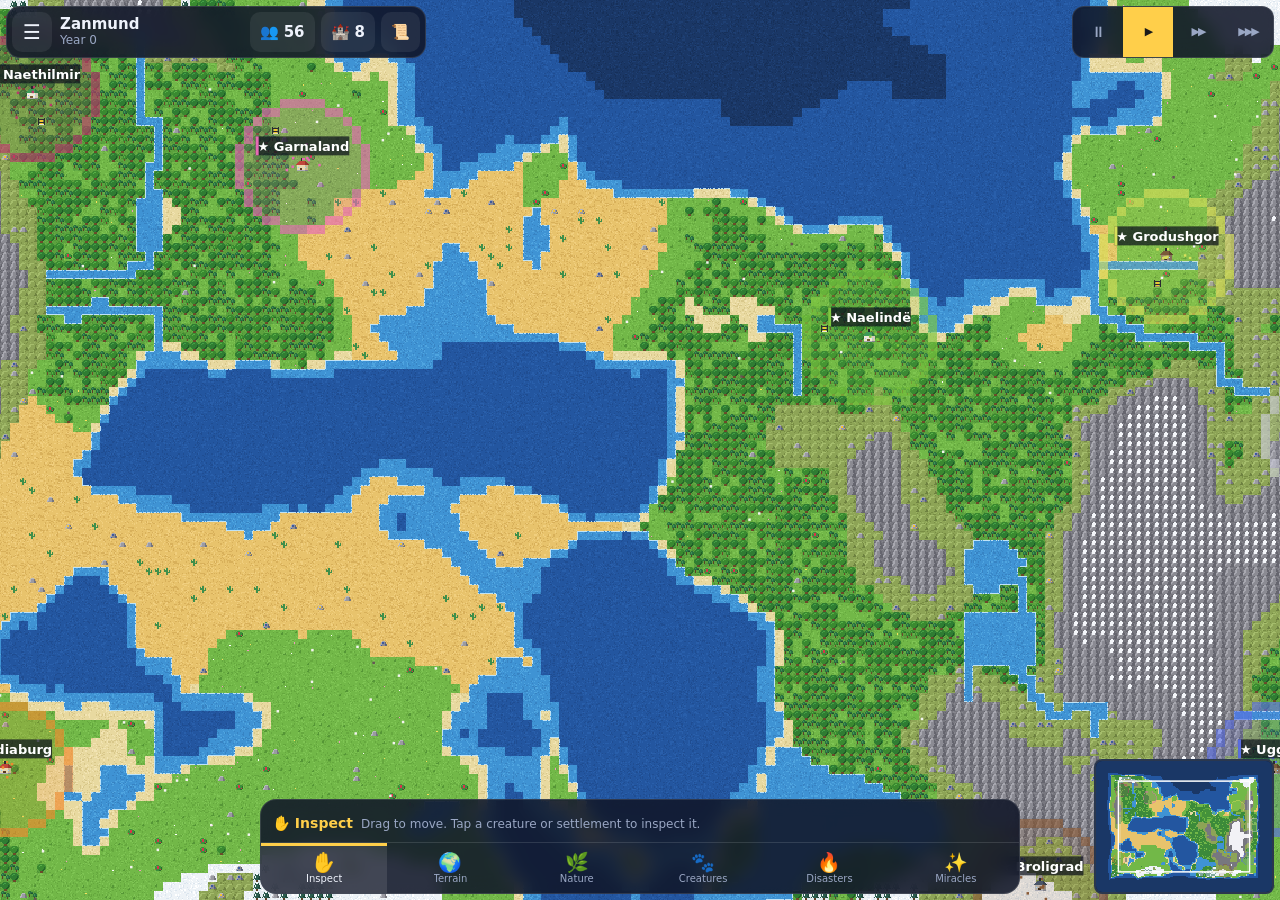
==== WorldSimulator.html @ bdcd0268 "Add single-file build WorldSimulator.html Co-Authored-By: Claude Sonnet 5.5 <noreply@anthropic.com> " ====
<!DOCTYPE html>
<html lang="ru">
<head>
<meta charset="utf-8">
<meta name="viewport" content="width=device-width,initial-scale=1,maximum-scale=1,user-scalable=no,viewport-fit=cover">
<meta name="theme-color" content="#0d1b36">
<meta name="mobile-web-app-capable" content="yes">
<meta name="apple-mobile-web-app-capable" content="yes">
<title>World Simulator</title>
<link rel="icon" href="data:image/svg+xml,%3Csvg xmlns='http://www.w3.org/2000/svg' viewBox='0 0 16 16'%3E%3Crect width='16' height='16' fill='%232356a0'/%3E%3Crect x='3' y='5' width='10' height='7' fill='%2372b848'/%3E%3Crect x='6' y='3' width='4' height='3' fill='%238b8b93'/%3E%3C/svg%3E">
<style>
:root {
  --bg: rgba(16, 22, 40, .88); --bg2: #222c48; --line: rgba(255, 255, 255, .12); --txt: #eef2fb; --dim: #9aa7c4;
  --acc: #ffcf4a; --good: #6fd36a; --bad: #f0685e; --war: #ff9a3c; --nat: #6ec3f0;
  --sat: env(safe-area-inset-top, 0px); --sab: env(safe-area-inset-bottom, 0px); --sal: env(safe-area-inset-left, 0px); --sar: env(safe-area-inset-right, 0px);
}
* { box-sizing: border-box; -webkit-tap-highlight-color: transparent; }
html, body { margin: 0; height: 100%; overflow: hidden; background: #0d1b36; color: var(--txt); font: 14px/1.35 system-ui, -apple-system, "Segoe UI", Roboto, sans-serif; overscroll-behavior: none; -webkit-user-select: none; user-select: none; }
canvas#view { position: fixed; inset: 0; width: 100%; height: 100%; touch-action: none; image-rendering: pixelated; display: block; cursor: grab; }
canvas#view.tool { cursor: crosshair; }
button { font: inherit; color: inherit; border: 0; background: none; cursor: pointer; padding: 0; touch-action: manipulation; }

#top { position: fixed; top: calc(6px + var(--sat)); left: calc(6px + var(--sal)); right: calc(6px + var(--sar)); display: flex; align-items: center; gap: 6px; padding: 5px; background: var(--bg); border: 1px solid var(--line); border-radius: 14px; backdrop-filter: blur(8px); -webkit-backdrop-filter: blur(8px); z-index: 20; }
.ibtn { width: 40px; height: 40px; border-radius: 10px; font-size: 20px; background: rgba(255, 255, 255, .07); flex: none; }
.ibtn:active, .stat:active { background: rgba(255, 255, 255, .2); }
#info { flex: 1; min-width: 0; display: flex; flex-direction: column; line-height: 1.15; padding-left: 2px; }
#info b { white-space: nowrap; overflow: hidden; text-overflow: ellipsis; font-size: 15px; }
#info span { color: var(--dim); font-size: 12px; }
.stat { display: flex; align-items: center; gap: 5px; height: 40px; padding: 0 10px; border-radius: 10px; background: rgba(255, 255, 255, .07); font-size: 15px; flex: none; }
.stat b { font-variant-numeric: tabular-nums; }

#speeds { position: fixed; top: calc(64px + var(--sat)); right: calc(6px + var(--sar)); display: flex; background: var(--bg); border: 1px solid var(--line); border-radius: 12px; overflow: hidden; z-index: 19; backdrop-filter: blur(8px); -webkit-backdrop-filter: blur(8px); }
#speeds button { width: 44px; height: 38px; font-size: 11px; letter-spacing: -2px; color: var(--dim); }
#speeds button[data-speed="0"] { font-size: 15px; letter-spacing: 0; }
#speeds button.on { background: var(--acc); color: #1a1a1a; }
#minimap { position: fixed; top: calc(110px + var(--sat)); right: calc(6px + var(--sar)); width: 132px; height: 99px; border: 2px solid var(--line); border-radius: 8px; background: #0d1b36; z-index: 18; image-rendering: pixelated; touch-action: none; cursor: pointer; }
#toast { position: fixed; top: calc(64px + var(--sat)); left: calc(6px + var(--sal)); max-width: calc(100% - 200px - var(--sal)); padding: 8px 12px; background: var(--bg); border: 1px solid var(--line); border-left: 4px solid var(--acc); border-radius: 10px; font-size: 13px; z-index: 19; opacity: 0; transform: translateY(-6px); transition: opacity .25s, transform .25s; pointer-events: none; }
#toast.show { opacity: 1; transform: none; pointer-events: auto; cursor: pointer; }
#toast.good { border-left-color: var(--good); } #toast.bad { border-left-color: var(--bad); } #toast.war { border-left-color: var(--war); } #toast.nature { border-left-color: var(--nat); }

#bottom { position: fixed; left: calc(6px + var(--sal)); right: calc(6px + var(--sar)); bottom: calc(6px + var(--sab)); background: var(--bg); border: 1px solid var(--line); border-radius: 16px; z-index: 20; backdrop-filter: blur(8px); -webkit-backdrop-filter: blur(8px); overflow: hidden; }
#toolinfo { display: flex; align-items: center; gap: 10px; padding: 7px 12px 3px; min-height: 36px; }
#tooltext { flex: 1; min-width: 0; white-space: nowrap; overflow: hidden; text-overflow: ellipsis; }
#tooltext b { margin-right: 8px; color: var(--acc); }
#tooltext span { color: var(--dim); font-size: 12px; }
#brushwrap { display: flex; align-items: center; gap: 6px; flex: none; color: var(--dim); font-size: 12px; }
#brushwrap input { width: 96px; accent-color: var(--acc); height: 28px; }
#brushwrap b { width: 14px; text-align: center; color: var(--txt); }
#brushwrap.off { visibility: hidden; }
#powers { display: flex; gap: 6px; padding: 5px 8px 7px; overflow-x: auto; scrollbar-width: none; -webkit-overflow-scrolling: touch; }
#powers::-webkit-scrollbar { display: none; }
#powers:empty { display: none; }
.pw { flex: none; width: 66px; height: 62px; border-radius: 12px; background: rgba(255, 255, 255, .07); border: 2px solid transparent; display: flex; flex-direction: column; align-items: center; justify-content: center; gap: 1px; }
.pw i { font-style: normal; font-size: 25px; line-height: 1.1; }
.pw span { font-size: 10px; color: var(--dim); max-width: 62px; white-space: nowrap; overflow: hidden; text-overflow: ellipsis; padding: 0 2px; }
.pw.on { border-color: var(--acc); background: rgba(255, 207, 74, .18); }
.pw.on span { color: var(--txt); }
#tabs { display: flex; border-top: 1px solid var(--line); }
#tabs button { flex: 1; height: 50px; display: flex; flex-direction: column; align-items: center; justify-content: center; font-size: 19px; line-height: 1.1; color: var(--dim); min-width: 0; }
#tabs button span { font-size: 10px; white-space: nowrap; overflow: hidden; text-overflow: ellipsis; max-width: 100%; }
#tabs button.on { background: rgba(255, 255, 255, .1); color: var(--txt); box-shadow: inset 0 3px 0 var(--acc); }

#panel { position: fixed; left: calc(6px + var(--sal)); right: calc(6px + var(--sar)); bottom: calc(6px + var(--sab)); max-height: min(64vh, 560px); display: flex; flex-direction: column; background: var(--bg2); border: 1px solid var(--line); border-radius: 16px; z-index: 30; box-shadow: 0 -6px 30px rgba(0, 0, 0, .45); }
#panel[hidden] { display: none; }
#panelHead { display: flex; align-items: center; gap: 8px; padding: 8px; border-bottom: 1px solid var(--line); flex: none; }
#panelHead b { flex: 1; font-size: 16px; white-space: nowrap; overflow: hidden; text-overflow: ellipsis; padding-left: 4px; }
#panelBack[hidden] { display: none; }
#panelBody { overflow-y: auto; padding: 10px 12px 14px; -webkit-overflow-scrolling: touch; -webkit-user-select: text; user-select: text; }
.row { display: flex; align-items: center; gap: 10px; padding: 9px 10px; border-radius: 10px; background: rgba(255, 255, 255, .05); margin-bottom: 6px; width: 100%; text-align: left; }
button.row:active { background: rgba(255, 255, 255, .16); }
.row .grow { flex: 1; min-width: 0; }
.row .grow b, .row .grow small { display: block; white-space: nowrap; overflow: hidden; text-overflow: ellipsis; }
.row small, small.dim { color: var(--dim); font-size: 12px; }
.flag { width: 14px; height: 30px; border-radius: 3px; flex: none; box-shadow: inset 0 0 0 1px rgba(0, 0, 0, .35); }
.kv { display: grid; grid-template-columns: repeat(auto-fill, minmax(128px, 1fr)); gap: 6px; margin-bottom: 10px; }
.kv div { background: rgba(255, 255, 255, .05); border-radius: 9px; padding: 6px 9px; min-width: 0; }
.kv small { display: block; color: var(--dim); font-size: 11px; }
.kv b { display: block; white-space: nowrap; overflow: hidden; text-overflow: ellipsis; font-variant-numeric: tabular-nums; }
h4 { margin: 12px 2px 6px; font-size: 12px; text-transform: uppercase; letter-spacing: .06em; color: var(--dim); font-weight: 600; }
.bar { height: 9px; border-radius: 5px; background: rgba(0, 0, 0, .4); overflow: hidden; margin: 4px 0 10px; }
.bar i { display: block; height: 100%; background: var(--good); }
.tag { display: inline-block; padding: 2px 8px; border-radius: 20px; font-size: 11px; font-weight: 600; background: rgba(255, 255, 255, .1); margin: 0 4px 4px 0; }
.tag.war { background: rgba(240, 104, 94, .28); color: #ffc9c4; } .tag.ally { background: rgba(111, 211, 106, .25); color: #c9f5c6; } .tag.gold { background: rgba(255, 207, 74, .25); color: #ffe7a0; }
.tag.bad { background: rgba(240, 104, 94, .28); color: #ffc9c4; }
.btn { display: inline-flex; align-items: center; justify-content: center; gap: 6px; min-height: 42px; padding: 0 16px; border-radius: 10px; background: rgba(255, 255, 255, .1); font-weight: 600; }
.btn:active { background: rgba(255, 255, 255, .22); }
.btn.pri { background: var(--acc); color: #1a1a1a; }
.btn.sm { min-height: 36px; padding: 0 12px; font-size: 13px; }
.btns { display: flex; flex-wrap: wrap; gap: 8px; margin: 8px 0; }
.seg { display: flex; background: rgba(0, 0, 0, .3); border-radius: 10px; padding: 3px; gap: 3px; margin: 6px 0 12px; }
.seg button { flex: 1; min-height: 38px; border-radius: 8px; font-size: 13px; color: var(--dim); }
.seg button.on { background: var(--acc); color: #1a1a1a; font-weight: 600; }
.field { display: flex; align-items: center; justify-content: space-between; gap: 10px; padding: 9px 10px; background: rgba(255, 255, 255, .05); border-radius: 10px; margin-bottom: 6px; min-height: 46px; }
.field input[type=number], .field input[type=text] { width: 130px; height: 36px; border-radius: 8px; border: 1px solid var(--line); background: rgba(0, 0, 0, .3); color: var(--txt); padding: 0 10px; font: inherit; }
.field input[type=checkbox] { width: 22px; height: 22px; accent-color: var(--acc); }
.ev { display: flex; gap: 8px; padding: 7px 9px; border-radius: 9px; background: rgba(255, 255, 255, .05); margin-bottom: 5px; border-left: 3px solid var(--dim); width: 100%; text-align: left; font-size: 13px; }
.ev small { flex: none; color: var(--dim); width: 52px; }
.ev.good { border-left-color: var(--good); } .ev.bad { border-left-color: var(--bad); } .ev.war { border-left-color: var(--war); } .ev.nature { border-left-color: var(--nat); }
.rel { display: flex; align-items: center; gap: 8px; }
.rel .op { width: 60px; height: 7px; border-radius: 4px; background: rgba(0, 0, 0, .4); position: relative; overflow: hidden; flex: none; }
.rel .op i { position: absolute; top: 0; bottom: 0; }
p.help { color: var(--dim); font-size: 13px; margin: 6px 2px; }
.uhead { display: flex; align-items: center; gap: 12px; margin-bottom: 8px; }
.uhead .ico { font-size: 34px; }

@media (min-width: 820px) {
  #panel { left: auto; top: calc(64px + var(--sat)); bottom: auto; width: 360px; right: calc(6px + var(--sar)); max-height: calc(100vh - 250px); }
  #bottom { left: 50%; right: auto; transform: translateX(-50%); width: min(760px, calc(100% - 12px)); }
  #top { right: auto; min-width: 420px; }
  #speeds { top: calc(6px + var(--sat)); height: 52px; align-items: stretch; }
  #speeds button { height: auto; width: 50px; }
  #minimap { top: auto; bottom: calc(6px + var(--sab)); width: 180px; height: 135px; }
  #toast { max-width: 420px; }
  .pw { width: 72px; }
}
@media (max-height: 480px) {
  #tabs button { height: 38px; } #tabs button span { display: none; }
  .pw { height: 50px; } .pw i { font-size: 21px; }
  #minimap { display: none; }
  #panel { max-height: 86vh; }
}

</style>
</head>
<body>
<canvas id="view"></canvas>

<div id="top">
  <button id="btnMenu" class="ibtn" aria-label="Menu">☰</button>
  <div id="info"><b id="wname">—</b><span id="wyear"></span></div>
  <button id="btnPop" class="stat"><span>👥</span><b id="spop">0</b></button>
  <button id="btnKd" class="stat"><span>🏰</span><b id="skd">0</b></button>
  <button id="btnHist" class="stat"><span>📜</span></button>
</div>
<div id="speeds" role="group">
  <button data-speed="0" aria-label="Pause">⏸</button>
  <button data-speed="1" aria-label="Normal">▶</button>
  <button data-speed="3" aria-label="Fast">▶▶</button>
  <button data-speed="10" aria-label="Ultra">▶▶▶</button>
</div>
<canvas id="minimap" width="150" height="112"></canvas>
<div id="toast"></div>

<div id="panel" hidden>
  <div id="panelHead"><button id="panelBack" class="ibtn" hidden>‹</button><b id="panelTitle"></b><button id="panelClose" class="ibtn" aria-label="Close">✕</button></div>
  <div id="panelBody"></div>
</div>

<div id="bottom">
  <div id="toolinfo">
    <div id="tooltext"><b id="toolname"></b><span id="tooldesc"></span></div>
    <label id="brushwrap"><span id="brushlabel"></span><input id="brush" type="range" min="0" max="8" step="1" value="2"><b id="brushval">2</b></label>
  </div>
  <div id="powers"></div>
  <div id="tabs"></div>
</div>
<input id="fileIn" type="file" accept=".json,application/json" hidden>

<script>
'use strict';
/* ===== Core: constants, math helpers, definitions ===== */
const TS = 8;            // tile size in world pixels
const YEAR = 240;        // sim ticks per year
const TPS = 30;          // sim ticks per second at 1x

function mulberry32(a) {
  return function () {
    a |= 0; a = a + 0x6D2B79F5 | 0;
    let t = Math.imul(a ^ a >>> 15, 1 | a);
    t = t + Math.imul(t ^ t >>> 7, 61 | t) ^ t;
    return ((t ^ t >>> 14) >>> 0) / 4294967296;
  };
}
const rnd = Math.random;
const ri = n => (Math.random() * n) | 0;
const rr = (a, b) => a + Math.random() * (b - a);
const pick = a => a[(Math.random() * a.length) | 0];
const clamp = (v, a, b) => v < a ? a : v > b ? b : v;
function hash2(x, y, s) {
  let h = (Math.imul(x, 374761393) + Math.imul(y, 668265263) + Math.imul(s | 0, 974634533)) | 0;
  h = Math.imul(h ^ h >>> 13, 1274126177);
  return ((h ^ h >>> 16) >>> 0) / 4294967296;
}
function vnoise(x, y, s) {
  const xi = Math.floor(x), yi = Math.floor(y), xf = x - xi, yf = y - yi;
  const u = xf * xf * (3 - 2 * xf), v = yf * yf * (3 - 2 * yf);
  const a = hash2(xi, yi, s), b = hash2(xi + 1, yi, s), c = hash2(xi, yi + 1, s), d = hash2(xi + 1, yi + 1, s);
  return a + (b - a) * u + (c - a) * v + (a - b - c + d) * u * v;
}
function fbm(x, y, s, oct) {
  let v = 0, amp = .5, f = 1, tot = 0;
  for (let o = 0; o < oct; o++) { v += vnoise(x * f, y * f, s + o * 101) * amp; tot += amp; amp *= .5; f *= 2; }
  return v / tot;
}

/* ----- Terrain ----- */
const T_DEEP = 0, T_OCEAN = 1, T_SHALLOW = 2, T_SAND = 3, T_GRASS = 4, T_FOREST = 5, T_DESERT = 6,
  T_SNOW = 7, T_TAIGA = 8, T_HILL = 9, T_MOUNT = 10, T_PEAK = 11, T_LAVA = 12, T_ASH = 13;
const TERR_KEYS = ['deep', 'ocean', 'shallow', 'sand', 'grass', 'forest', 'desert', 'snow', 'taiga', 'hill', 'mount', 'peak', 'lava', 'ash'];
//                             deep oc  sh  sand grs for des snow tai hill mnt peak lava ash
const WALK = new Uint8Array([0, 0, 0, 1, 1, 1, 1, 1, 1, 1, 0, 0, 0, 1]);
const WATER = new Uint8Array([1, 1, 1, 0, 0, 0, 0, 0, 0, 0, 0, 0, 0, 0]);
const BUILDOK = new Uint8Array([0, 0, 0, 1, 1, 1, 1, 1, 1, 1, 0, 0, 0, 1]);
const MOVE = [.5, .5, .55, .9, 1, .7, .85, .7, .6, .65, 0, 0, 0, .9];
const FLAM = [0, 0, 0, 0, .018, .13, 0, 0, .07, .008, 0, 0, 0, 0];
const FERT = [0, 0, 0, .25, 1, .9, .2, .25, .45, .5, 0, 0, 0, .4];

/* ----- Tile features (resources) ----- */
const F_NONE = 0, F_BERRY = 1, F_STONE = 2, F_ORE = 3, F_GOLD = 4;

/* ----- Resources ----- */
const R_FOOD = 0, R_WOOD = 1, R_STONE = 2, R_ORE = 3, R_GOLD = 4;
const RES_KEYS = ['food', 'wood', 'stone', 'ore', 'gold'];
const RES_ICON = ['🍖', '🪵', '🪨', '⛏️', '🪙'];

/* ----- Creature kinds ----- */
const K_HUMAN = 0, K_ELF = 1, K_ORC = 2, K_DWARF = 3, K_SHEEP = 4, K_RABBIT = 5, K_WOLF = 6, K_BEAR = 7, K_SKEL = 8, K_DRAGON = 9;
const KIND = [
  { key: 'human', civ: 1, hp: 100, dmg: 10, spd: .055, life: [60, 80], mature: 14, fert: 1.0, range: 1.3, aggr: .35, icon: '🧑' },
  { key: 'elf', civ: 1, hp: 80, dmg: 9, spd: .065, life: [130, 190], mature: 18, fert: .55, range: 5, aggr: .15, icon: '🧝' },
  { key: 'orc', civ: 1, hp: 130, dmg: 14, spd: .055, life: [40, 56], mature: 10, fert: 1.4, range: 1.3, aggr: .6, icon: '👹' },
  { key: 'dwarf', civ: 1, hp: 140, dmg: 12, spd: .05, life: [90, 130], mature: 15, fert: .95, range: 1.3, aggr: .3, icon: '🧔' },
  { key: 'sheep', animal: 1, prey: 1, hp: 30, dmg: 0, spd: .03, life: [10, 16], food: 8, range: 1, icon: '🐑' },
  { key: 'rabbit', animal: 1, prey: 1, hp: 10, dmg: 0, spd: .07, life: [5, 9], food: 3, range: 1, icon: '🐇' },
  { key: 'wolf', animal: 1, pred: 1, hp: 60, dmg: 9, spd: .07, life: [12, 18], food: 4, range: 1.3, icon: '🐺' },
  { key: 'bear', animal: 1, pred: 1, hp: 170, dmg: 18, spd: .05, life: [20, 30], food: 10, range: 1.3, icon: '🐻' },
  { key: 'skeleton', monster: 1, hp: 70, dmg: 9, spd: .045, life: [12, 20], range: 1.3, icon: '💀' },
  { key: 'dragon', monster: 1, fly: 1, hp: 900, dmg: 45, spd: .1, life: [250, 400], range: 2.5, icon: '🐉' }
];
// race affinity matrix (base opinion between civilised races)
const RACE_AFF = [
  [25, 5, -15, 10],
  [5, 30, -35, -5],
  [-15, -35, 10, -30],
  [10, -5, -30, 30]
];

/* ----- Roles / states / tasks ----- */
const RL_WORKER = 0, RL_SOLDIER = 1, RL_KING = 2, RL_SETTLER = 3, RL_TRADER = 4;
const ROLE_KEYS = ['worker', 'soldier', 'king', 'settler', 'trader'];
const ST_IDLE = 0, ST_GO = 1, ST_WORK = 2, ST_RETURN = 3, ST_FIGHT = 4, ST_FLEE = 5, ST_WANDER = 6, ST_HUNT = 7;
const TK_NONE = 0, TK_CHOP = 1, TK_STONE = 2, TK_ORE = 3, TK_GOLD = 4, TK_BERRY = 5, TK_FARM = 6, TK_FISH = 7,
  TK_HUNT = 8, TK_BUILD = 9, TK_SETTLE = 10, TK_TRADE = 11;
const TASK_KEYS = ['none', 'chop', 'stone', 'ore', 'gold', 'berry', 'farm', 'fish', 'hunt', 'build', 'settle', 'trade'];

/* ----- Buildings ----- */
const B_HALL = 0, B_HOUSE = 1, B_FARM = 2, B_BARRACKS = 3, B_MARKET = 4, B_TOWER = 5, B_TEMPLE = 6, B_SMITHY = 7;
const BLD = [
  { key: 'hall', hp: 400, cost: [0, 0, 0, 0, 0] },
  { key: 'house', hp: 120, cost: [0, 8, 0, 0, 0] },
  { key: 'farm', hp: 30, cost: [0, 3, 0, 0, 0] },
  { key: 'barracks', hp: 220, cost: [0, 20, 8, 0, 0] },
  { key: 'market', hp: 160, cost: [0, 20, 10, 0, 0] },
  { key: 'tower', hp: 260, cost: [0, 5, 18, 0, 0] },
  { key: 'temple', hp: 240, cost: [0, 15, 30, 0, 8] },
  { key: 'smithy', hp: 180, cost: [0, 10, 15, 6, 0] }
];

const KCOLORS = ['#e6483f', '#3f7fe6', '#f2c230', '#8e4fd6', '#2fb8a0', '#f08a2e', '#e66bb4', '#7ec83f',
  '#c9c9d6', '#8a5a36', '#41d4f0', '#b83a6a', '#5a6ee0', '#d8e05a', '#3fa35a', '#f0a0a0'];

/* ----- Names ----- */
const NAME_SYL = [
  { a: ['Al', 'Ber', 'Ced', 'Dan', 'Ed', 'Gar', 'Hal', 'Ro', 'Wil', 'Mar', 'Jo', 'Lu', 'Tho', 'An', 'Os', 'Ral'], b: ['ric', 'wyn', 'bert', 'mund', 'ia', 'na', 'ton', 'las', 'vin', 'ra', 'den', 'ley', 'mar'], p: ['ia', 'land', 'mark', 'shire', 'ford', 'burg', 'vale'] },
  { a: ['Ae', 'Lia', 'Syl', 'Tha', 'Elo', 'Fae', 'Ili', 'Nae', 'Ari', 'Cae', 'Lo', 'Mi'], b: ['ria', 'nor', 'las', 'wen', 'thil', 'riel', 'dor', 'vyn', 'lith', 'ndil'], p: ['lorien', 'thal', 'nael', 'wood', 'lindë', 'mir'] },
  { a: ['Gro', 'Ug', 'Mok', 'Zug', 'Dra', 'Kra', 'Gul', 'Sha', 'Bor', 'Naz', 'Ur', 'Gra'], b: ['gash', 'nak', 'thar', 'mok', 'gul', 'rok', 'zag', 'dush', 'bag', 'kk'], p: ['gor', 'ruk', 'dush', 'gash', 'mok', 'zar'] },
  { a: ['Tho', 'Bal', 'Dur', 'Gim', 'Bro', 'Kaz', 'Dwa', 'Fun', 'Glo', 'Nor', 'Bof', 'Thra'], b: ['rin', 'din', 'li', 'grim', 'bur', 'dal', 'in', 'ak', 'mir', 'or'], p: ['heim', 'grad', 'dur', 'hold', 'delve', 'barak'] }
];
function unitName(race) { const s = NAME_SYL[race] || NAME_SYL[0]; return pick(s.a) + pick(s.b); }
function placeName(race) {
  const s = NAME_SYL[race] || NAME_SYL[0];
  let n = pick(s.a) + (rnd() < .5 ? pick(s.b) : '') + pick(s.p);
  return n.charAt(0).toUpperCase() + n.slice(1).toLowerCase();
}
function worldName(r) {
  const a = ['Aer', 'Val', 'Nor', 'Eld', 'Myr', 'Zan', 'Ost', 'Ith', 'Kal', 'Tyr', 'Ul', 'Sar'], b = ['dor', 'ia', 'heim', 'gard', 'ora', 'uin', 'eth', 'aria', 'mund', 'os'];
  return a[(r() * a.length) | 0] + b[(r() * b.length) | 0];
}

</script>
<script>
'use strict';
/* ===== Localisation (RU / EN) ===== */
const LANG = {
  ru: {
    'app.title': 'Симулятор Мира', 'year': 'Год {0}', 'pop': 'Население', 'kingdoms': 'Королевства', 'history': 'История', 'menu': 'Меню',
    'speed.0': 'Пауза', 'speed.1': 'Обычная', 'speed.3': 'Быстро', 'speed.10': 'Очень быстро',
    'cat.terrain': 'Ландшафт', 'cat.nature': 'Природа', 'cat.life': 'Существа', 'cat.disaster': 'Стихии', 'cat.divine': 'Чудеса',
    'tool.hand': 'Осмотр', 'brush': 'Кисть', 'hint.hand': 'Двигайте карту. Нажмите на существо или поселение, чтобы осмотреть.',
    'p.erase': 'Бездна', 'p.water': 'Океан', 'p.shallow': 'Мелководье', 'p.sand': 'Песок', 'p.grass': 'Луга', 'p.forest': 'Лес', 'p.desert': 'Пустыня',
    'p.snow': 'Снег', 'p.taiga': 'Тайга', 'p.hill': 'Холмы', 'p.mount': 'Горы', 'p.peak': 'Пики', 'p.lava': 'Лава',
    'p.rain': 'Дождь', 'p.seeds': 'Рост леса', 'p.bloom': 'Плодородие', 'p.berry': 'Ягоды', 'p.stone': 'Камень', 'p.ore': 'Руда', 'p.gold': 'Золото',
    'p.human': 'Люди', 'p.elf': 'Эльфы', 'p.orc': 'Орки', 'p.dwarf': 'Гномы', 'p.sheep': 'Овцы', 'p.rabbit': 'Кролики', 'p.wolf': 'Волки', 'p.bear': 'Медведи', 'p.skeleton': 'Скелеты', 'p.dragon': 'Дракон',
    'p.lightning': 'Молния', 'p.fire': 'Огонь', 'p.meteor': 'Метеорит', 'p.shower': 'Метеоритный дождь', 'p.quake': 'Землетрясение', 'p.tornado': 'Торнадо', 'p.volcano': 'Вулкан', 'p.bomb': 'Взрыв', 'p.plague': 'Чума',
    'p.bless': 'Благословение', 'p.reaper': 'Жнец', 'p.gift': 'Дар ресурсов', 'p.peace': 'Голубь мира', 'p.war': 'Рог войны', 'p.hero': 'Избранный', 'p.demolish': 'Разрушение', 'p.storm': 'Гроза',
    'd.erase': 'Стирает сушу до глубокого океана', 'd.rain': 'Тушит огонь, оживляет землю, ускоряет урожай', 'd.seeds': 'Выращивает лес на лугах',
    'd.bloom': 'Превращает пустошь в цветущие луга', 'd.gift': 'Нажмите на поселение: еда, дерево, камень и золото', 'd.peace': 'Нажмите на земли королевства: мир со всеми',
    'd.war': 'Нажмите на земли королевства: война с ближайшим соседом', 'd.hero': 'Нажмите на существо: оно станет героем', 'd.bless': 'Лечит и ускоряет существ',
    'd.reaper': 'Забирает жизни в области кисти', 'd.demolish': 'Сносит постройки', 'd.plague': 'Заражает существ болезнью', 'd.spawn': 'Нажмите или ведите по карте, чтобы создавать',
    'd.paint': 'Ведите по карте, чтобы рисовать', 'd.tap': 'Нажмите на карту',
    'races.human': 'Люди', 'races.elf': 'Эльфы', 'races.orc': 'Орки', 'races.dwarf': 'Гномы',
    'kind.human': 'Человек', 'kind.elf': 'Эльф', 'kind.orc': 'Орк', 'kind.dwarf': 'Гном', 'kind.sheep': 'Овца', 'kind.rabbit': 'Кролик', 'kind.wolf': 'Волк', 'kind.bear': 'Медведь', 'kind.skeleton': 'Скелет', 'kind.dragon': 'Дракон',
    'role.worker': 'Работник', 'role.soldier': 'Воин', 'role.king': 'Правитель', 'role.settler': 'Поселенец', 'role.trader': 'Торговец', 'role.child': 'Ребёнок', 'role.nomad': 'Кочевник',
    'task.none': 'Отдыхает', 'task.chop': 'Рубит лес', 'task.stone': 'Добывает камень', 'task.ore': 'Добывает руду', 'task.gold': 'Добывает золото', 'task.berry': 'Собирает ягоды', 'task.farm': 'Собирает урожай',
    'task.fish': 'Ловит рыбу', 'task.hunt': 'Охотится', 'task.build': 'Строит', 'task.settle': 'Ищет новый дом', 'task.trade': 'Везёт товары', 'task.fight': 'Сражается', 'task.flee': 'Спасается',
    'task.return': 'Несёт добычу домой', 'task.wander': 'Гуляет', 'task.patrol': 'Патрулирует', 'task.march': 'Идёт в поход', 'task.sail': 'Плывёт на лодке', 'task.rest': 'Спит', 'task.fly': 'Летит',
    'vlvl.0': 'Хутор', 'vlvl.1': 'Деревня', 'vlvl.2': 'Город', 'vlvl.3': 'Столица края',
    'title.tribe': 'Племя', 'title.kingdom': 'Королевство', 'title.empire': 'Империя',
    'bld.hall': 'Ратуша', 'bld.house': 'Дома', 'bld.farm': 'Фермы', 'bld.barracks': 'Казармы', 'bld.market': 'Рынок', 'bld.tower': 'Башни', 'bld.temple': 'Храм', 'bld.smithy': 'Кузница',
    'res.food': 'Еда', 'res.wood': 'Дерево', 'res.stone': 'Камень', 'res.ore': 'Руда', 'res.gold': 'Золото',
    'ui.age': 'Возраст', 'ui.years': '{0} л.', 'ui.health': 'Здоровье', 'ui.role': 'Роль', 'ui.doing': 'Занятие', 'ui.home': 'Дом', 'ui.kills': 'Побед', 'ui.kids': 'Детей', 'ui.follow': 'Следить', 'ui.unfollow': 'Не следить',
    'ui.hero': 'Герой', 'ui.sick': 'Болен', 'ui.blessed': 'Благословлён', 'ui.carry': 'Несёт', 'ui.none': 'нет', 'ui.ruler': 'Правитель', 'ui.capital': 'Столица', 'ui.race': 'Народ', 'ui.army': 'Войско',
    'ui.villages': 'Поселения', 'ui.founded': 'Основано', 'ui.relations': 'Отношения', 'ui.war': 'Война', 'ui.peace': 'Мир', 'ui.ally': 'Союз', 'ui.trade': 'торговля', 'ui.resources': 'Запасы', 'ui.buildings': 'Постройки',
    'ui.housing': 'Жильё', 'ui.kingdom': 'Королевство', 'ui.nokingdoms': 'В мире пока нет королевств. Создайте существ во вкладке «Существа».', 'ui.noevents': 'Пока ничего не произошло.',
    'ui.underattack': 'В осаде!', 'ui.starving': 'Голод!', 'ui.attacking': 'В походе на {0}', 'ui.back': 'Назад', 'ui.close': 'Закрыть', 'ui.show': 'Показать', 'ui.world': 'Мир', 'ui.creatures': 'Существ',
    'ui.stats': 'Летопись мира', 'ui.births': 'Рождений', 'ui.deaths': 'Смертей', 'ui.wars': 'Войн', 'ui.fallen': 'Павших королевств', 'ui.animals': 'Животных', 'ui.monsters': 'Чудовищ', 'ui.peakpop': 'Пик населения',
    'm.new': 'Новый мир', 'm.save': 'Сохранить', 'm.load': 'Загрузить', 'm.export': 'Экспорт в файл', 'm.import': 'Импорт из файла', 'm.settings': 'Настройки', 'm.lang': 'Язык', 'm.territory': 'Границы королевств',
    'm.names': 'Названия на карте', 'm.disasters': 'Случайные бедствия', 'm.minimap': 'Мини-карта', 'm.autosave': 'Автосохранение', 'm.size': 'Размер', 'm.seed': 'Зерно (число)', 'm.populate': 'Заселить мир народами и зверями',
    'm.create': 'Создать мир', 'm.cancel': 'Отмена', 'm.slot': 'Слот {0}', 'm.empty': 'пусто', 'm.auto': 'Автосохранение', 'm.help': 'Управление',
    'm.helptext': 'Телефон: один палец — двигать карту или рисовать силой, два пальца — масштаб и перемещение. Компьютер: колесо — масштаб, правая кнопка или WASD — перемещение, пробел — пауза, 1–3 — скорость, Esc — режим осмотра.',
    'size.small': 'Малый', 'size.medium': 'Средний', 'size.large': 'Большой', 'size.huge': 'Огромный',
    't.saved': 'Мир сохранён', 't.loaded': 'Мир загружен', 't.savefail': 'Не удалось сохранить: недостаточно места', 't.loadfail': 'Не удалось загрузить сохранение', 't.nokingdom': 'Здесь нет королевства',
    't.novillage': 'Здесь нет поселения', 't.nounit': 'Здесь нет существа', 't.peace': '{0}: мир со всеми', 't.war': '{0} идёт войной на {1}', 't.noneighbor': 'У королевства нет соседей', 't.hero': '{0} — теперь герой',
    't.gift': '{0} получает дары', 't.limit': 'Достигнут предел числа существ', 't.generating': 'Создаётся мир…', 't.exported': 'Файл сохранён', 't.landonly': 'Нужна суша',
    'ev.found': '{0} основали поселение {1} — рождается {2}', 'ev.settle': '{0}: основана колония {1}', 'ev.crown': '{0} восходит на трон {1}', 'ev.kingdead': 'Правитель {0} ({1}) умер',
    'ev.war': '{0} объявляет войну {1}', 'ev.joinwar': '{0} вступает в войну за {1} против {2}', 'ev.peace': '{0} и {1} заключили мир', 'ev.ally': '{0} и {1} заключили союз', 'ev.allybreak': 'Союз {0} и {1} распался',
    'ev.trade': '{0} и {1} открыли торговлю', 'ev.capture': '{0} захватывает {1} у {2}', 'ev.fall': 'Королевство {0} исчезло', 'ev.conquered': 'Королевство {0} покорено: победитель — {1}', 'ev.ruin': 'Поселение {0} опустело',
    'ev.rebel': '{0} восстаёт против {2}: провозглашено {1}', 'ev.grow': '{0} разрастается: теперь это {1}', 'ev.famine': 'Голод в {0}', 'ev.plague': 'Чума в {0}', 'ev.harvest': 'Богатый урожай в {0}',
    'ev.hero': '{0} из {1} становится героем', 'ev.raid': 'Нежить напала на {0}', 'ev.dragon': 'Пробудился дракон', 'ev.dragonslain': '{0} сражает дракона!', 'ev.storm': 'Началась гроза', 'ev.meteor': 'С неба падает метеорит',
    'ev.quake': 'Землетрясение!', 'ev.volcano': 'Извержение вулкана!', 'ev.herd': 'Стада вернулись на луга', 'ev.attack': 'Войско из {0} выступило на {1}', 'ev.newworld': 'Сотворён мир {0}'
  },
  en: {
    'app.title': 'World Simulator', 'year': 'Year {0}', 'pop': 'Population', 'kingdoms': 'Kingdoms', 'history': 'History', 'menu': 'Menu',
    'speed.0': 'Pause', 'speed.1': 'Normal', 'speed.3': 'Fast', 'speed.10': 'Ultra fast',
    'cat.terrain': 'Terrain', 'cat.nature': 'Nature', 'cat.life': 'Creatures', 'cat.disaster': 'Disasters', 'cat.divine': 'Miracles',
    'tool.hand': 'Inspect', 'brush': 'Brush', 'hint.hand': 'Drag to move. Tap a creature or settlement to inspect it.',
    'p.erase': 'Abyss', 'p.water': 'Ocean', 'p.shallow': 'Shallows', 'p.sand': 'Sand', 'p.grass': 'Grassland', 'p.forest': 'Forest', 'p.desert': 'Desert',
    'p.snow': 'Snow', 'p.taiga': 'Taiga', 'p.hill': 'Hills', 'p.mount': 'Mountains', 'p.peak': 'Peaks', 'p.lava': 'Lava',
    'p.rain': 'Rain', 'p.seeds': 'Forest growth', 'p.bloom': 'Fertility', 'p.berry': 'Berries', 'p.stone': 'Stone', 'p.ore': 'Ore', 'p.gold': 'Gold',
    'p.human': 'Humans', 'p.elf': 'Elves', 'p.orc': 'Orcs', 'p.dwarf': 'Dwarves', 'p.sheep': 'Sheep', 'p.rabbit': 'Rabbits', 'p.wolf': 'Wolves', 'p.bear': 'Bears', 'p.skeleton': 'Skeletons', 'p.dragon': 'Dragon',
    'p.lightning': 'Lightning', 'p.fire': 'Fire', 'p.meteor': 'Meteor', 'p.shower': 'Meteor shower', 'p.quake': 'Earthquake', 'p.tornado': 'Tornado', 'p.volcano': 'Volcano', 'p.bomb': 'Explosion', 'p.plague': 'Plague',
    'p.bless': 'Blessing', 'p.reaper': 'Reaper', 'p.gift': 'Gift of resources', 'p.peace': 'Dove of peace', 'p.war': 'Horn of war', 'p.hero': 'Chosen one', 'p.demolish': 'Demolish', 'p.storm': 'Thunderstorm',
    'd.erase': 'Erases land down to the deep ocean', 'd.rain': 'Puts out fire, revives soil, speeds up crops', 'd.seeds': 'Grows forest on grassland',
    'd.bloom': 'Turns wasteland into blooming meadows', 'd.gift': 'Tap a settlement: food, wood, stone and gold', 'd.peace': 'Tap a kingdom\'s land: peace with everyone',
    'd.war': 'Tap a kingdom\'s land: war with its nearest neighbour', 'd.hero': 'Tap a creature to make it a hero', 'd.bless': 'Heals and hastens creatures',
    'd.reaper': 'Takes lives inside the brush', 'd.demolish': 'Tears down buildings', 'd.plague': 'Infects creatures with disease', 'd.spawn': 'Tap or drag on the map to create',
    'd.paint': 'Drag on the map to paint', 'd.tap': 'Tap the map',
    'races.human': 'Humans', 'races.elf': 'Elves', 'races.orc': 'Orcs', 'races.dwarf': 'Dwarves',
    'kind.human': 'Human', 'kind.elf': 'Elf', 'kind.orc': 'Orc', 'kind.dwarf': 'Dwarf', 'kind.sheep': 'Sheep', 'kind.rabbit': 'Rabbit', 'kind.wolf': 'Wolf', 'kind.bear': 'Bear', 'kind.skeleton': 'Skeleton', 'kind.dragon': 'Dragon',
    'role.worker': 'Worker', 'role.soldier': 'Warrior', 'role.king': 'Ruler', 'role.settler': 'Settler', 'role.trader': 'Trader', 'role.child': 'Child', 'role.nomad': 'Nomad',
    'task.none': 'Resting', 'task.chop': 'Chopping wood', 'task.stone': 'Mining stone', 'task.ore': 'Mining ore', 'task.gold': 'Mining gold', 'task.berry': 'Picking berries', 'task.farm': 'Harvesting',
    'task.fish': 'Fishing', 'task.hunt': 'Hunting', 'task.build': 'Building', 'task.settle': 'Seeking a new home', 'task.trade': 'Hauling goods', 'task.fight': 'Fighting', 'task.flee': 'Fleeing',
    'task.return': 'Carrying goods home', 'task.wander': 'Strolling', 'task.patrol': 'Patrolling', 'task.march': 'Marching to war', 'task.sail': 'Sailing', 'task.rest': 'Sleeping', 'task.fly': 'Flying',
    'vlvl.0': 'Hamlet', 'vlvl.1': 'Village', 'vlvl.2': 'Town', 'vlvl.3': 'City',
    'title.tribe': 'Tribe', 'title.kingdom': 'Kingdom', 'title.empire': 'Empire',
    'bld.hall': 'Town hall', 'bld.house': 'Houses', 'bld.farm': 'Farms', 'bld.barracks': 'Barracks', 'bld.market': 'Market', 'bld.tower': 'Towers', 'bld.temple': 'Temple', 'bld.smithy': 'Smithy',
    'res.food': 'Food', 'res.wood': 'Wood', 'res.stone': 'Stone', 'res.ore': 'Ore', 'res.gold': 'Gold',
    'ui.age': 'Age', 'ui.years': '{0} y', 'ui.health': 'Health', 'ui.role': 'Role', 'ui.doing': 'Activity', 'ui.home': 'Home', 'ui.kills': 'Kills', 'ui.kids': 'Children', 'ui.follow': 'Follow', 'ui.unfollow': 'Unfollow',
    'ui.hero': 'Hero', 'ui.sick': 'Sick', 'ui.blessed': 'Blessed', 'ui.carry': 'Carrying', 'ui.none': 'none', 'ui.ruler': 'Ruler', 'ui.capital': 'Capital', 'ui.race': 'People', 'ui.army': 'Army',
    'ui.villages': 'Settlements', 'ui.founded': 'Founded', 'ui.relations': 'Relations', 'ui.war': 'War', 'ui.peace': 'Peace', 'ui.ally': 'Alliance', 'ui.trade': 'trade', 'ui.resources': 'Stock', 'ui.buildings': 'Buildings',
    'ui.housing': 'Housing', 'ui.kingdom': 'Kingdom', 'ui.nokingdoms': 'No kingdoms yet. Create creatures in the “Creatures” tab.', 'ui.noevents': 'Nothing has happened yet.',
    'ui.underattack': 'Under siege!', 'ui.starving': 'Starving!', 'ui.attacking': 'Marching on {0}', 'ui.back': 'Back', 'ui.close': 'Close', 'ui.show': 'Show', 'ui.world': 'World', 'ui.creatures': 'Creatures',
    'ui.stats': 'World chronicle', 'ui.births': 'Births', 'ui.deaths': 'Deaths', 'ui.wars': 'Wars', 'ui.fallen': 'Fallen kingdoms', 'ui.animals': 'Animals', 'ui.monsters': 'Monsters', 'ui.peakpop': 'Peak population',
    'm.new': 'New world', 'm.save': 'Save', 'm.load': 'Load', 'm.export': 'Export to file', 'm.import': 'Import from file', 'm.settings': 'Settings', 'm.lang': 'Language', 'm.territory': 'Kingdom borders',
    'm.names': 'Names on map', 'm.disasters': 'Random disasters', 'm.minimap': 'Minimap', 'm.autosave': 'Autosave', 'm.size': 'Size', 'm.seed': 'Seed (number)', 'm.populate': 'Populate with peoples and animals',
    'm.create': 'Create world', 'm.cancel': 'Cancel', 'm.slot': 'Slot {0}', 'm.empty': 'empty', 'm.auto': 'Autosave', 'm.help': 'Controls',
    'm.helptext': 'Phone: one finger moves the map or paints with a power, two fingers zoom and pan. Desktop: wheel zooms, right button or WASD pans, Space pauses, 1–3 set speed, Esc returns to inspect mode.',
    'size.small': 'Small', 'size.medium': 'Medium', 'size.large': 'Large', 'size.huge': 'Huge',
    't.saved': 'World saved', 't.loaded': 'World loaded', 't.savefail': 'Could not save: not enough storage', 't.loadfail': 'Could not load the save', 't.nokingdom': 'No kingdom here',
    't.novillage': 'No settlement here', 't.nounit': 'No creature here', 't.peace': '{0}: peace with everyone', 't.war': '{0} marches against {1}', 't.noneighbor': 'This kingdom has no neighbours', 't.hero': '{0} is now a hero',
    't.gift': '{0} receives gifts', 't.limit': 'Creature limit reached', 't.generating': 'Creating world…', 't.exported': 'File saved', 't.landonly': 'Needs land',
    'ev.found': '{0} founded the settlement {1} — {2} is born', 'ev.settle': '{0}: colony {1} founded', 'ev.crown': '{0} takes the throne of {1}', 'ev.kingdead': 'Ruler {0} of {1} has died',
    'ev.war': '{0} declares war on {1}', 'ev.joinwar': '{0} joins the war for {1} against {2}', 'ev.peace': '{0} and {1} made peace', 'ev.ally': '{0} and {1} formed an alliance', 'ev.allybreak': 'The alliance of {0} and {1} fell apart',
    'ev.trade': '{0} and {1} opened trade', 'ev.capture': '{0} captures {1} from {2}', 'ev.fall': 'The kingdom of {0} is no more', 'ev.conquered': 'The kingdom of {0} was conquered by {1}', 'ev.ruin': 'The settlement {0} was abandoned',
    'ev.rebel': '{0} rebels against {2}: {1} proclaimed', 'ev.grow': '{0} grows: it is now a {1}', 'ev.famine': 'Famine in {0}', 'ev.plague': 'Plague in {0}', 'ev.harvest': 'Bountiful harvest in {0}',
    'ev.hero': '{0} of {1} becomes a hero', 'ev.raid': 'The undead attack {0}', 'ev.dragon': 'A dragon has awakened', 'ev.dragonslain': '{0} slays the dragon!', 'ev.storm': 'A thunderstorm begins', 'ev.meteor': 'A meteor falls from the sky',
    'ev.quake': 'Earthquake!', 'ev.volcano': 'A volcano erupts!', 'ev.herd': 'Herds return to the meadows', 'ev.attack': 'An army from {0} marches on {1}', 'ev.newworld': 'The world of {0} is created'
  }
};
let LNG = 'ru';
function T(key, ...args) {
  let s = (LANG[LNG] && LANG[LNG][key]) || LANG.en[key] || key;
  if (args.length) s = s.replace(/\{(\d)\}/g, (m, n) => { let a = args[+n]; if (typeof a === 'string' && a.charAt(0) === '@') a = T(a.slice(1)); return a == null ? '' : a; });
  return s;
}
function TE(e) { return T(e.k, ...(e.a || [])); }

</script>
<script>
'use strict';
/* ===== World state, generation, tile operations, regions, pathfinding ===== */
let G = null;

const WORLD_SIZES = { small: [128, 96, 1200], medium: [192, 144, 2000], large: [256, 192, 3000], huge: [320, 240, 4000] };

function newState(W, H, seed, maxUnits) {
  const N = W * H;
  G = {
    W, H, seed, name: 'World', tick: 0, maxUnits: maxUnits || 2000,
    terr: new Uint8Array(N), feat: new Uint8Array(N), amt: new Uint8Array(N), fire: new Uint8Array(N),
    owner: new Int16Array(N), bldAt: new Int32Array(N), region: new Uint16Array(N),
    regionDirty: true, regionTick: -999, ownerDirty: true, terrVer: 0,
    units: [], unitById: new Map(), nextId: 1,
    villages: new Map(), kingdoms: new Map(), blds: new Map(), rel: {},
    log: [], fires: [], lavas: [], meteors: [], tornadoes: [], rains: [], volcanoes: [],
    stats: { births: 0, deaths: 0, wars: 0, fallen: 0 },
    dirty: [], dirtyFlag: new Uint8Array(N), quake: 0, usedColors: 0
  };
  initPath(N);
  initGrid();
  return G;
}

const inb = (x, y) => x >= 0 && y >= 0 && x < G.W && y < G.H;

function markDirty(i) {
  if (!G.dirtyFlag[i]) { G.dirtyFlag[i] = 1; G.dirty.push(i); }
}
function markDirtyAround(x, y) {
  const W = G.W, H = G.H;
  for (let dy = -1; dy <= 1; dy++) for (let dx = -1; dx <= 1; dx++) {
    const nx = x + dx, ny = y + dy;
    if (nx >= 0 && ny >= 0 && nx < W && ny < H) markDirty(ny * W + nx);
  }
}
/** Change terrain of a tile, keeping features/buildings consistent. */
function setTerr(x, y, t, keepFeat) {
  if (!inb(x, y)) return;
  const i = y * G.W + x, old = G.terr[i];
  if (old === t) return;
  if (WALK[old] !== WALK[t] || WATER[old] !== WATER[t]) G.regionDirty = true;
  G.terr[i] = t;
  if (!keepFeat) { G.feat[i] = 0; G.amt[i] = 0; }
  if (t === T_FOREST || t === T_TAIGA) { G.feat[i] = 0; G.amt[i] = 4; }
  if (!BUILDOK[t] && G.bldAt[i]) destroyBuilding(G.blds.get(G.bldAt[i]), true);
  if (!FLAM[t] && !G.bldAt[i]) G.fire[i] = 0;
  if (t === T_LAVA) { if (!G.amt[i]) G.amt[i] = 2; G.lavas.push(i); }
  G.terrVer++;
  markDirtyAround(x, y);
}
function setFeat(x, y, f, a) {
  if (!inb(x, y)) return;
  const i = y * G.W + x;
  G.feat[i] = f; G.amt[i] = a || 0; markDirty(i);
}

/* ----- World generation ----- */
function generateWorld(sizeKey, seed, populate) {
  const sz = WORLD_SIZES[sizeKey] || WORLD_SIZES.medium;
  const W = sz[0], H = sz[1], N = W * H;
  newState(W, H, seed, sz[2]);
  G.size = sizeKey;
  const r = mulberry32(seed);
  G.name = worldName(r);
  const el = new Float32Array(N);
  const md = Math.min(W, H);
  for (let y = 0; y < H; y++) for (let x = 0; x < W; x++) {
    let e = fbm(x / 46, y / 46, seed, 5) * .62 + fbm(x / 120, y / 120, seed + 7, 2) * .5;
    const edge = clamp(Math.min(x, W - 1 - x, y, H - 1 - y) / (md * .16), 0, 1);
    const s = edge * edge * (3 - 2 * edge);
    e = e * (.4 + .6 * s) - (1 - s) * .3;
    // ridged mountains
    const rg = 1 - Math.abs(fbm(x / 34, y / 34, seed + 211, 3) - .5) * 2;
    e += rg * rg * rg * .12;
    el[y * W + x] = e;
  }
  const sorted = Float32Array.from(el).sort();
  const pc = p => sorted[Math.min(N - 1, (p * N) | 0)];
  const pDeep = pc(.36), pOcean = pc(.52), pSea = pc(.565), pSand = pc(.59), pHill = pc(.9), pMount = pc(.945), pPeak = pc(.982);
  const terr = G.terr;
  for (let y = 0; y < H; y++) for (let x = 0; x < W; x++) {
    const i = y * W + x, e = el[i];
    let t;
    if (e < pDeep) t = T_DEEP;
    else if (e < pOcean) t = T_OCEAN;
    else if (e < pSea) t = T_SHALLOW;
    else {
      let m = (fbm(x / 40, y / 40, seed + 31, 4) - .5) * 2.3 + .5;
      let tmp = 1 - Math.abs(y / H - .5) * 2 + (fbm(x / 60, y / 60, seed + 57, 3) - .5) * .55 - (e - pSea) * 1.2;
      const cold = tmp < .2, hot = tmp > .68 && m < .47;
      if (e > pPeak) t = T_PEAK;
      else if (e > pMount) t = T_MOUNT;
      else if (e > pHill) t = T_HILL;
      else if (cold) t = (m > .52 && hash2(x, y, seed) < .75) ? T_TAIGA : T_SNOW;
      else if (hot) t = T_DESERT;
      else if (e < pSand) t = T_SAND;
      else if (m > .58) t = hash2(x, y, seed) < .85 ? T_FOREST : T_GRASS;
      else t = hash2(x, y, seed) < (m - .3) * .25 ? T_FOREST : T_GRASS;
      if (fbm(x / 14, y / 14, seed + 99, 2) > .76 && t !== T_MOUNT && t !== T_PEAK) t = T_SHALLOW; // lakes
    }
    terr[i] = t;
  }
  // rivers
  const nr = Math.max(4, (N / 2600) | 0);
  for (let k = 0; k < nr; k++) {
    let x = 0, y = 0, ok = false;
    for (let tr = 0; tr < 80 && !ok; tr++) { x = (r() * W) | 0; y = (r() * H) | 0; ok = el[y * W + x] > pHill; }
    if (!ok) continue;
    const seen = new Set();
    for (let st = 0; st < 500; st++) {
      const i = y * W + x;
      if (WATER[terr[i]] && st > 2) break;
      seen.add(i);
      if (st > 1) terr[i] = T_SHALLOW;
      let bx = -1, by = -1, be = 1e9;
      for (let dy = -1; dy <= 1; dy++) for (let dx = -1; dx <= 1; dx++) {
        if (!dx && !dy || (dx && dy)) continue;
        const nx = x + dx, ny = y + dy;
        if (nx < 0 || ny < 0 || nx >= W || ny >= H || seen.has(ny * W + nx)) continue;
        const ne = el[ny * W + nx] + r() * .012;
        if (ne < be) { be = ne; bx = nx; by = ny; }
      }
      if (bx < 0) break;
      if (be > el[i] + .03) { // local minimum → small lake
        for (let dy = -2; dy <= 2; dy++) for (let dx = -2; dx <= 2; dx++)
          if (dx * dx + dy * dy <= 4 && inb(x + dx, y + dy)) terr[(y + dy) * W + x + dx] = T_SHALLOW;
        break;
      }
      x = bx; y = by;
    }
  }
  // resources
  for (let y = 0; y < H; y++) for (let x = 0; x < W; x++) {
    const i = y * W + x, t = terr[i], h = hash2(x, y, seed + 500);
    if (t === T_FOREST || t === T_TAIGA) G.amt[i] = 4;
    else if (t === T_HILL) {
      if (h < .10) { G.feat[i] = F_STONE; G.amt[i] = 30; }
      else if (h < .14) { G.feat[i] = F_ORE; G.amt[i] = 20; }
      else if (h < .155) { G.feat[i] = F_GOLD; G.amt[i] = 12; }
    } else if (t === T_GRASS) {
      if (h < .022) { G.feat[i] = F_BERRY; G.amt[i] = 3; }
      else if (h < .034) { G.feat[i] = F_STONE; G.amt[i] = 30; }
    } else if (t === T_DESERT || t === T_SNOW) {
      if (h < .012) { G.feat[i] = F_STONE; G.amt[i] = 30; }
      else if (h < .017) { G.feat[i] = F_GOLD; G.amt[i] = 12; }
      else if (h < .024) { G.feat[i] = F_ORE; G.amt[i] = 20; }
    }
  }
  computeRegions();
  if (populate) seedLife(r);
  recomputeOwners();
  return G;
}

function habitatScore(x, y, race) {
  let s = 0, water = 0, wood = 0;
  const W = G.W;
  for (let dy = -6; dy <= 6; dy += 2) for (let dx = -6; dx <= 6; dx += 2) {
    const nx = x + dx, ny = y + dy;
    if (!inb(nx, ny)) continue;
    const t = G.terr[ny * W + nx];
    if (WATER[t]) { water++; continue; }
    let f = FERT[t];
    if (t === T_FOREST || t === T_TAIGA) wood++;
    if (race === K_ELF && (t === T_FOREST || t === T_TAIGA)) f = 1.4;
    if (race === K_ORC && (t === T_DESERT || t === T_ASH)) f = .9;
    if (race === K_DWARF && (t === T_HILL)) f = 1.5;
    if (race === K_DWARF && (t === T_MOUNT || t === T_PEAK || t === T_SNOW)) f = .7;
    if (race === K_HUMAN && t === T_GRASS) f = 1.2;
    s += f;
  }
  return s + Math.min(water, 8) * .4 - Math.max(0, water - 14) * 1.2 - (wood < 3 ? 7 : 0);
}

function seedLife(r) {
  const W = G.W, H = G.H, N = W * H;
  const per = G.size === 'small' ? 1 : G.size === 'medium' ? 2 : G.size === 'large' ? 3 : 4;
  const spots = [];
  for (let race = 0; race < 4; race++) for (let k = 0; k < per; k++) {
    let best = null, bs = -1;
    for (let tr = 0; tr < 140; tr++) {
      const x = 6 + ((r() * (W - 12)) | 0), y = 6 + ((r() * (H - 12)) | 0);
      const t = G.terr[y * W + x];
      if (!BUILDOK[t] || t === T_FOREST || t === T_TAIGA) continue;
      let near = false;
      for (const s of spots) if (Math.abs(s[0] - x) + Math.abs(s[1] - y) < 34) { near = true; break; }
      if (near) continue;
      const sc = habitatScore(x, y, race) + r() * 2;
      if (sc > bs) { bs = sc; best = [x, y]; }
    }
    if (!best || bs < 12) continue;
    spots.push(best);
    const v = foundVillage(best[0], best[1], race, 0, null, true);
    for (let n = 0; n < 7; n++) {
      const u = spawnUnit(race, best[0] + .5 + rr(-1.5, 1.5), best[1] + .5 + rr(-1.5, 1.5));
      if (!u) continue;
      u.age = (KIND[race].mature + rr(1, 14)) * YEAR;
      u.vid = v.id; u.kid = v.kid;
    }
  }
  const animals = [[K_SHEEP, N / 420], [K_RABBIT, N / 600], [K_WOLF, N / 2600], [K_BEAR, N / 5200]];
  for (const [kind, cnt] of animals) for (let n = 0; n < cnt; n++) {
    for (let tr = 0; tr < 12; tr++) {
      const x = (r() * W) | 0, y = (r() * H) | 0, t = G.terr[y * W + x];
      const ok = kind === K_BEAR ? (t === T_FOREST || t === T_TAIGA || t === T_HILL) : kind === K_WOLF ? (t === T_FOREST || t === T_TAIGA || t === T_SNOW || t === T_GRASS) : (t === T_GRASS);
      if (ok) { const u = spawnUnit(kind, x + .5, y + .5); if (u) u.age = rr(0, KIND[kind].life[0] * .6) * YEAR; break; }
    }
  }
}

/* ----- Regions (connected walkable land) ----- */
let _stack = null;
function computeRegions() {
  const W = G.W, H = G.H, N = W * H, terr = G.terr, reg = G.region;
  reg.fill(0);
  if (!_stack || _stack.length < N) _stack = new Int32Array(N);
  let id = 0;
  for (let s = 0; s < N; s++) {
    if (reg[s] || !WALK[terr[s]]) continue;
    id++; if (id > 65000) id = 65000;
    let sp = 0; _stack[sp++] = s; reg[s] = id;
    while (sp) {
      const i = _stack[--sp], x = i % W;
      if (x > 0 && !reg[i - 1] && WALK[terr[i - 1]]) { reg[i - 1] = id; _stack[sp++] = i - 1; }
      if (x < W - 1 && !reg[i + 1] && WALK[terr[i + 1]]) { reg[i + 1] = id; _stack[sp++] = i + 1; }
      if (i >= W && !reg[i - W] && WALK[terr[i - W]]) { reg[i - W] = id; _stack[sp++] = i - W; }
      if (i < N - W && !reg[i + W] && WALK[terr[i + W]]) { reg[i + W] = id; _stack[sp++] = i + W; }
    }
  }
  G.regionDirty = false; G.regionTick = G.tick;
}

/* ----- A* pathfinding with node budget ----- */
let PF = null;
function initPath(N) {
  PF = { g: new Float32Array(N), from: new Int32Array(N), stamp: new Uint32Array(N), closed: new Uint32Array(N), cur: 0, hi: new Int32Array(90000), hf: new Float32Array(90000), calls: 0 };
}
const DX8 = [1, -1, 0, 0, 1, 1, -1, -1], DY8 = [0, 0, 1, -1, 1, -1, 1, -1];
/** mode 0 = land only, 1 = amphibious (boats). Returns reversed array of tile indices (pop() = next step) or null. */
function findPath(sx, sy, tx, ty, mode) {
  const W = G.W, H = G.H, terr = G.terr;
  if (!inb(tx, ty) || !inb(sx, sy)) return null;
  const si = sy * W + sx, ti = ty * W + tx;
  if (si === ti) return [];
  const tt = terr[ti];
  if (!(WALK[tt] || (mode && WATER[tt]))) return null;
  PF.calls++;
  const cur = ++PF.cur, g = PF.g, from = PF.from, stamp = PF.stamp, closed = PF.closed, hi = PF.hi, hf = PF.hf;
  let hn = 0, budget = mode ? 9000 : 2200;
  const heur = (i) => { const dx = Math.abs(i % W - tx), dy = Math.abs(((i / W) | 0) - ty); return (dx > dy ? dx + dy * .414 : dy + dx * .414); };
  g[si] = 0; stamp[si] = cur; from[si] = -1;
  hi[0] = si; hf[0] = heur(si); hn = 1;
  let best = si, bestH = hf[0], found = false;
  while (hn > 0) {
    // pop min
    const ci = hi[0]; hn--;
    if (hn > 0) {
      const li = hi[hn], lf = hf[hn]; let p = 0;
      for (; ;) {
        let c = p * 2 + 1; if (c >= hn) break;
        if (c + 1 < hn && hf[c + 1] < hf[c]) c++;
        if (hf[c] >= lf) break;
        hi[p] = hi[c]; hf[p] = hf[c]; p = c;
      }
      hi[p] = li; hf[p] = lf;
    }
    if (closed[ci] === cur) continue;
    closed[ci] = cur;
    if (ci === ti) { found = true; break; }
    if (--budget <= 0) break;
    const cx = ci % W, cy = (ci / W) | 0, cg = g[ci];
    for (let d = 0; d < 8; d++) {
      const nx = cx + DX8[d], ny = cy + DY8[d];
      if (nx < 0 || ny < 0 || nx >= W || ny >= H) continue;
      const ni = ny * W + nx;
      if (closed[ni] === cur) continue;
      const nt = terr[ni];
      if (!(WALK[nt] || (mode && WATER[nt]))) continue;
      if (d > 3) { // no corner cutting
        const a = terr[cy * W + nx], b = terr[ny * W + cx];
        if (!(WALK[a] || (mode && WATER[a])) || !(WALK[b] || (mode && WATER[b]))) continue;
      }
      const ng = cg + (d > 3 ? 1.414 : 1) / MOVE[nt];
      if (stamp[ni] === cur && g[ni] <= ng) continue;
      g[ni] = ng; stamp[ni] = cur; from[ni] = ci;
      const h = heur(ni);
      if (h < bestH) { bestH = h; best = ni; }
      if (hn >= 89990) continue;
      let p = hn++; const f = ng + h;
      while (p > 0) { const q = (p - 1) >> 1; if (hf[q] <= f) break; hi[p] = hi[q]; hf[p] = hf[q]; p = q; }
      hi[p] = ni; hf[p] = f;
    }
  }
  let e = found ? ti : best;
  if (e === si) return null;
  const path = [];
  while (e !== si && e >= 0) { path.push(e); e = from[e]; }
  return path;
}

/* ----- Spatial grid of units ----- */
const GC = 8;
let GRID = null, GW = 0, GH = 0;
function initGrid() {
  GW = Math.ceil(G.W / GC); GH = Math.ceil(G.H / GC);
  GRID = new Array(GW * GH);
  for (let i = 0; i < GRID.length; i++) GRID[i] = [];
}
function rebuildGrid() {
  for (let i = 0; i < GRID.length; i++) GRID[i].length = 0;
  const us = G.units;
  for (let i = 0; i < us.length; i++) {
    const u = us[i]; if (u.dead) continue;
    const cx = clamp((u.x / GC) | 0, 0, GW - 1), cy = clamp((u.y / GC) | 0, 0, GH - 1);
    GRID[cy * GW + cx].push(u);
  }
}
/** Call fn(u, d2) for each living unit within radius r of (x,y). */
function forUnitsNear(x, y, r, fn) {
  const x0 = clamp(((x - r) / GC) | 0, 0, GW - 1), x1 = clamp(((x + r) / GC) | 0, 0, GW - 1);
  const y0 = clamp(((y - r) / GC) | 0, 0, GH - 1), y1 = clamp(((y + r) / GC) | 0, 0, GH - 1);
  const r2 = r * r;
  for (let cy = y0; cy <= y1; cy++) for (let cx = x0; cx <= x1; cx++) {
    const c = GRID[cy * GW + cx];
    for (let i = 0; i < c.length; i++) {
      const u = c[i]; if (u.dead) continue;
      const dx = u.x - x, dy = u.y - y, d2 = dx * dx + dy * dy;
      if (d2 <= r2) fn(u, d2);
    }
  }
}

/* ----- Event log ----- */
function logEvent(key, args, x, y, cat) {
  G.log.push({ t: G.tick, k: key, a: args || [], x: x == null ? -1 : x, y: y == null ? -1 : y, c: cat || 'info' });
  if (G.log.length > 250) G.log.splice(0, G.log.length - 250);
  G.logVer = (G.logVer || 0) + 1;
}

/* ----- Transient visual effects (render-only, DOM-free) ----- */
const FX = { parts: [], bolts: [], arrows: [], rings: [] };
function fxPart(x, y, vx, vy, life, col, size, grav) {
  if (FX.parts.length > 900) return;
  FX.parts.push({ x, y, vx, vy, life, max: life, col, size: size || 1, grav: grav || 0 });
}
function fxBurst(x, y, n, cols, sp, life) {
  for (let i = 0; i < n; i++) { const a = rnd() * 6.283, s = rnd() * sp; fxPart(x, y, Math.cos(a) * s, Math.sin(a) * s, life * rr(.5, 1), pick(cols), rnd() < .3 ? 2 : 1); }
}
function fxSmoke(x, y, n) { for (let i = 0; i < n; i++) fxPart(x + rr(-.3, .3), y + rr(-.3, .3), rr(-.01, .01), rr(-.04, -.015), rr(30, 70), pick(['#444', '#555', '#333', '#666']), 2); }
function fxBolt(x, y) {
  const pts = []; let px = x * TS + rr(-30, 30), py = y * TS - 160;
  const steps = 9;
  for (let i = 0; i <= steps; i++) { const f = i / steps; pts.push([px + (x * TS - px) * f + (i < steps ? rr(-6, 6) : 0), py + (y * TS - py) * f]); }
  FX.bolts.push({ pts, life: 9 });
}
function fxArrow(x0, y0, x1, y1, col) { if (FX.arrows.length < 200) FX.arrows.push({ x0, y0, x1, y1, life: 6, col: col || '#eee' }); }
function fxRing(x, y, r, col) { FX.rings.push({ x, y, r, life: 16, max: 16, col: col || '#fff' }); }

</script>
<script>
'use strict';
/* ===== Creatures: spawning, movement, AI ===== */
const PF_BUDGET = 40;

function spawnUnit(kind, x, y) {
  if (G.units.length >= G.maxUnits + 600) return null;
  const k = KIND[kind];
  x = clamp(x, .1, G.W - .1); y = clamp(y, .1, G.H - .1);
  const u = {
    id: G.nextId++, kind, x, y, hp: k.hp, mhp: k.hp, age: 0, life: rr(k.life[0], k.life[1]) * YEAR,
    dir: rnd() < .5 ? 1 : -1, st: ST_IDLE, role: RL_WORKER, vid: 0, kid: 0, tk: 0, tt: -1, tid: 0, cr: 0, ca: 0, wt: 0,
    next: G.tick + 1 + ri(20), path: null, mode: 0, name: k.civ ? unitName(kind) : '', sex: ri(2), kills: 0, kids: 0,
    hg: 0, sick: 0, imm: 0, hero: 0, bless: 0, guard: 0, rest: 0, nom: 0, hit: -99,
    ox: rr(-.28, .28), oy: rr(-.28, .28)
  };
  G.units.push(u); G.unitById.set(u.id, u);
  return u;
}
const isAdult = u => u.age >= (KIND[u.kind].mature || 1) * YEAR;
const udist = (a, b) => Math.hypot(a.x - b.x, a.y - b.y);
function resetTask(u) { u.tk = 0; u.tt = -1; u.tid = 0; u.st = ST_IDLE; u.path = null; u.wt = 0; }
function isWar(a, b) { const k = G.kingdoms.get(a); return !!(k && k.war[b]); }

function hostile(u, o) {
  if (u === o) return false;
  const ku = KIND[u.kind], ko = KIND[o.kind];
  if (ko.monster) return !ku.monster;
  if (ku.monster) return true;
  if (ku.civ) {
    if (ko.civ) return u.kid !== 0 && o.kid !== 0 && u.kid !== o.kid && isWar(u.kid, o.kid);
    if (ko.pred) return o.st === ST_FIGHT;
  }
  return false;
}
function findEnemy(u, r) {
  let best = null, bd = 1e9;
  forUnitsNear(u.x, u.y, r, (o, d2) => { if (d2 < bd && hostile(u, o)) { bd = d2; best = o; } });
  return best;
}

/* ----- Movement ----- */
function passable(t, mode) { return WALK[t] === 1 || (mode && WATER[t] === 1) || mode === 2; }
function moveTo(u, tx, ty) {
  const sx = u.x | 0, sy = u.y | 0;
  if (sx === tx && sy === ty) { u.path = null; return true; }
  if (!inb(tx, ty)) return false;
  if (PF.calls >= PF_BUDGET) return false;
  const W = G.W, rs = G.region[sy * W + sx], rt = G.region[ty * W + tx];
  let mode = 0;
  if (rs !== rt || !rs) { if (!KIND[u.kind].civ && rs) return false; mode = 1; }
  const p = findPath(sx, sy, tx, ty, mode);
  if (!p || !p.length) return false;
  u.path = p; u.mode = mode;
  return true;
}
function linePath(u, tx, ty) {
  const W = G.W, terr = G.terr;
  let x = u.x | 0, y = u.y | 0, n = 0;
  const ok = (a, b) => a >= 0 && b >= 0 && a < W && b < G.H && WALK[terr[b * W + a]] === 1;
  const pts = [];
  while ((x !== tx || y !== ty) && n++ < 26) {
    const sx = Math.sign(tx - x), sy = Math.sign(ty - y);
    let nx = x + sx, ny = y + sy;
    if (!ok(nx, ny) || (sx && sy && (!ok(nx, y) || !ok(x, ny)))) {
      if (sx && ok(nx, y)) ny = y; else if (sy && ok(x, ny)) nx = x; else break;
    }
    x = nx; y = ny; pts.push(y * W + x);
  }
  if (!pts.length) { u.path = null; return false; }
  pts.reverse(); u.path = pts; u.mode = 0;
  return true;
}
function wander(u, cx, cy, r) {
  for (let n = 0; n < 4; n++) {
    const tx = cx + ri(2 * r + 1) - r, ty = cy + ri(2 * r + 1) - r;
    if (!inb(tx, ty) || !WALK[G.terr[ty * G.W + tx]]) continue;
    if (linePath(u, tx, ty)) { u.st = ST_WANDER; return true; }
  }
  return false;
}
/** Force-move to the nearest walkable tile (used when terrain changed under a unit). */
function escapeTo(u) {
  const W = G.W, x = u.x | 0, y = u.y | 0;
  for (let r = 1; r <= 9; r++) for (let n = 0; n < r * 8; n++) {
    const a = n / (r * 8) * 6.283, nx = Math.round(x + Math.cos(a) * r), ny = Math.round(y + Math.sin(a) * r);
    if (inb(nx, ny) && WALK[G.terr[ny * W + nx]]) {
      if (r <= 2) { u.path = [ny * W + nx]; u.mode = 2; return true; }
      if (KIND[u.kind].civ || !G.region[y * W + x]) { const p = PF.calls < PF_BUDGET ? findPath(x, y, nx, ny, 1) : null; if (p && p.length) { u.path = p; u.mode = 1; return true; } }
      u.path = [ny * W + nx]; u.mode = 2; return true;
    }
  }
  return false;
}
function stepUnit(u, k) {
  const W = G.W, p = u.path, ni = p[p.length - 1];
  const nt = G.terr[ni];
  if (!passable(nt, u.mode)) { u.path = null; if (u.st !== ST_FIGHT && u.st !== ST_HUNT) u.st = ST_IDLE; u.next = Math.min(u.next, G.tick + 2); return; }
  const nx = (ni % W) + .5, ny = ((ni / W) | 0) + .5, dx = nx - u.x, dy = ny - u.y, d = Math.sqrt(dx * dx + dy * dy);
  const ct = G.terr[(u.y | 0) * W + (u.x | 0)];
  let sp = k.spd * (MOVE[ct] || .5);
  if (u.bless > 0) sp *= 1.3;
  if (u.age < (k.mature || 0) * YEAR) sp *= .8;
  if (dx > .02) u.dir = 1; else if (dx < -.02) u.dir = -1;
  if (d <= sp) {
    u.x = nx; u.y = ny; p.pop();
    if (!p.length) { u.path = null; onArrive(u); }
  } else { u.x += dx / d * sp; u.y += dy / d * sp; }
}

/* ----- Damage / death ----- */
function damage(u, amt, att) {
  if (u.dead) return;
  u.hp -= amt; u.hit = G.tick;
  if (u.hp <= 0) { kill(u, att); return; }
  if (att && !att.dead && u.st !== ST_FIGHT) {
    const k = KIND[u.kind];
    if (k.prey) { fleeFrom(u, att.x, att.y); }
    else if (isAdult(u)) { u.st = ST_FIGHT; u.tid = att.id; u.path = null; u.next = Math.min(u.next, G.tick + 2); }
  }
}
function fleeFrom(u, fx, fy) {
  const dx = u.x - fx, dy = u.y - fy, d = Math.hypot(dx, dy) || 1;
  linePath(u, clamp((u.x + dx / d * 6) | 0, 0, G.W - 1), clamp((u.y + dy / d * 6) | 0, 0, G.H - 1));
  u.st = ST_FLEE;
}
function kill(u, att) {
  if (u.dead) return;
  u.dead = true; u.hp = 0; G.deadCount = (G.deadCount || 0) + 1; G.stats.deaths++;
  fxBurst(u.x, u.y, 5, ['#ddd', '#aaa', '#fff'], .04, 18);
  if (att && !att.dead) {
    att.kills++;
    const ka = KIND[att.kind], ku = KIND[u.kind];
    if (ka.civ && att.tk === TK_HUNT && att.tid === u.id) { att.cr = R_FOOD; att.ca = ku.food || 3; att.tk = 0; att.st = ST_IDLE; att.next = G.tick + 1; }
    if (ka.pred) att.hg = 0;
    if (ka.civ && ku.civ && att.kid && u.kid && att.kid !== u.kid) { const r = getRel(att.kid, u.kid); if (r) r.exh += 1; }
    if (u.kind === K_DRAGON) logEvent('ev.dragonslain', [att.name || '@kind.' + ka.key], u.x | 0, u.y | 0, 'good');
  }
}

/* ----- Arrival / work ----- */
function onArrive(u) {
  switch (u.st) {
    case ST_GO: startWork(u); break;
    case ST_RETURN: u.next = G.tick + 1; break;
    case ST_HUNT: case ST_FIGHT: u.next = G.tick; break;
    default: u.st = ST_IDLE;
  }
}
const WORK_TIME = [0, 50, 60, 70, 80, 30, 40, 70, 0, 30, 1, 1];
function startWork(u) {
  const W = G.W;
  if (u.tt >= 0) {
    const tx = u.tt % W, ty = (u.tt / W) | 0;
    if (Math.abs((u.x | 0) - tx) > 1 || Math.abs((u.y | 0) - ty) > 1) { // partial path → continue
      if (!moveTo(u, tx, ty)) { u.st = ST_IDLE; u.tk = 0; }
      return;
    }
  }
  if (u.tk === TK_SETTLE) { doSettle(u); return; }
  if (u.tk === TK_TRADE) { doTrade(u); return; }
  if (u.tk === TK_BUILD) { const b = G.blds.get(u.tid); if (!b || b.built) { resetTask(u); return; } }
  u.st = ST_WORK; u.wt = WORK_TIME[u.tk] || 30;
}
function finishWork(u) {
  const W = G.W, i = u.tt, k = KIND[u.kind];
  const v = G.villages.get(u.vid);
  let res = -1, amt = 0;
  if (i < 0) { resetTask(u); return; }
  const x = i % W, y = (i / W) | 0, t = G.terr[i], f = G.feat[i];
  switch (u.tk) {
    case TK_BUILD: {
      const b = G.blds.get(u.tid);
      if (b && !b.built) {
        b.prog += 34; b.hp = Math.min(b.mhp, b.hp + b.mhp * .25);
        if (b.prog >= 100) { b.built = true; b.hp = b.mhp; if (v) recountVillage(v); fxBurst(b.x + .5, b.y + .5, 6, ['#fff', '#fe8'], .05, 20); }
        else { u.wt = WORK_TIME[TK_BUILD]; return; }
      }
      resetTask(u); u.next = G.tick + 1; return;
    }
    case TK_CHOP:
      if (t === T_FOREST || t === T_TAIGA) {
        res = R_WOOD; amt = 5;
        if (u.kind !== K_ELF || rnd() < .5) { if (G.amt[i] > 1) G.amt[i]--; else setTerr(x, y, t === T_TAIGA ? T_SNOW : T_GRASS); }
      } break;
    case TK_STONE:
      if (f === F_STONE) { res = R_STONE; amt = u.kind === K_DWARF ? 6 : 4; if (--G.amt[i] <= 0) setFeat(x, y, 0, 0); }
      else if (t === T_HILL) { res = R_STONE; amt = u.kind === K_DWARF ? 4 : 2; }
      break;
    case TK_ORE: if (f === F_ORE) { res = R_ORE; amt = u.kind === K_DWARF ? 5 : 3; if (--G.amt[i] <= 0) setFeat(x, y, 0, 0); } break;
    case TK_GOLD: if (f === F_GOLD) { res = R_GOLD; amt = u.kind === K_DWARF ? 3 : 2; if (--G.amt[i] <= 0) setFeat(x, y, 0, 0); } break;
    case TK_BERRY: if (f === F_BERRY && G.amt[i] > 0) { res = R_FOOD; amt = u.kind === K_ELF ? 7 : 5; G.amt[i] = 0; markDirty(i); } break;
    case TK_FARM: { const b = G.blds.get(u.tid); if (b && b.grow >= 100) { b.grow = 0; res = R_FOOD; amt = Math.round(10 * Math.max(.6, FERT[t])); } break; }
    case TK_FISH: res = R_FOOD; amt = u.kind === K_HUMAN ? 5 : 4; break;
  }
  u.tk = 0; u.tt = -1; u.tid = 0; u.st = ST_IDLE; u.next = G.tick + 1;
  if (res >= 0) { u.cr = res; u.ca = amt; }
}
function deposit(u, v) {
  if (u.ca > 0) { v.stock[u.cr] += u.ca; u.ca = 0; }
  if (u.role === RL_TRADER) u.role = RL_WORKER;
  u.st = ST_IDLE;
}

/* ----- Thinking ----- */
function think(u) {
  const k = KIND[u.kind], tick = G.tick, W = G.W;
  u.next = tick + 10 + ri(6);
  if (u.age > u.life) { kill(u, null); return; }
  const ti = (u.y | 0) * W + (u.x | 0), t = G.terr[ti];
  if (!k.fly) {
    if (G.fire[ti]) { damage(u, 9, null); if (u.dead) return; if (!u.path) wander(u, u.x | 0, u.y | 0, 3); }
    if (t === T_LAVA) { damage(u, 45, null); if (u.dead) return; }
    if (t === T_MOUNT || t === T_PEAK || t === T_LAVA) { if (!u.path) escapeTo(u); return; }
    if (WATER[t] && !k.civ) {
      damage(u, k.hp * .1 + 1, null); if (u.dead) return;
      if (!u.path) escapeTo(u);
      return;
    }
  }
  if (u.sick > 0) {
    u.sick -= 12; damage(u, 1.2, null); if (u.dead) return;
    if (u.sick <= 0) { u.sick = 0; u.imm = 1; }
    else if (rnd() < .07) forUnitsNear(u.x, u.y, 1.6, o => { if (!o.sick && !o.imm && !KIND[o.kind].monster && rnd() < .5) o.sick = 700; });
  } else if (u.hp < u.mhp && u.st !== ST_FIGHT) u.hp = Math.min(u.mhp, u.hp + (u.bless > 0 ? 5 : 1));
  if (u.bless > 0) u.bless -= 12;
  if (k.civ) thinkCiv(u, k, t);
  else if (k.animal) thinkAnimal(u, k);
  else if (u.kind === K_DRAGON) thinkDragon(u, k);
  else { // skeletons and other walking monsters
    const en = findEnemy(u, 8);
    if (en) fight(u, en, k, udist(u, en));
    else { u.st = ST_IDLE; if (!u.path) wander(u, u.x | 0, u.y | 0, 6); u.next = tick + 20 + ri(20); }
  }
}

function fight(u, en, k, d) {
  u.st = ST_FIGHT; u.tid = en.id;
  const range = k.range + (en.kind === K_DRAGON ? 1.6 : 0);
  if (d <= range) {
    u.path = null;
    let dmg = k.dmg * (.7 + rnd() * .6);
    if (u.hero) dmg *= 2;
    if (u.role === RL_SOLDIER || u.role === RL_KING) { dmg *= 1.35; const v = G.villages.get(u.vid); if (v && v.has[B_SMITHY]) dmg *= 1.25; }
    if (u.bless > 0) dmg *= 1.2;
    if (en.x > u.x) u.dir = 1; else u.dir = -1;
    if (k.range > 2) fxArrow(u.x, u.y - .3, en.x, en.y - .3, '#f4f0d0');
    else fxPart(en.x, en.y - .3, rr(-.03, .03), -.03, 8, '#fff', 1);
    damage(en, dmg, u);
    u.next = G.tick + 13 + ri(5);
  } else {
    if (!u.path || rnd() < .4) { if (!moveTo(u, en.x | 0, en.y | 0)) linePath(u, en.x | 0, en.y | 0); }
    u.st = ST_FIGHT;
    u.next = G.tick + 7;
  }
}

function thinkCiv(u, k, t) {
  const tick = G.tick, W = G.W;
  let v = u.vid ? G.villages.get(u.vid) : null;
  if (u.vid && !v) { u.vid = 0; u.role = RL_WORKER; resetTask(u); }
  if (v && u.kid !== v.kid) u.kid = v.kid;
  if (u.kid && !G.kingdoms.has(u.kid)) u.kid = 0;
  if (!isAdult(u)) {
    if (WATER[t] && !u.path) { if (v) moveTo(u, v.x, v.y); else escapeTo(u); }
    else if (!u.path) { if (v) wander(u, v.x, v.y, 3); else wander(u, u.x | 0, u.y | 0, 3); }
    u.next = tick + 30 + ri(50);
    return;
  }
  const soldier = u.role === RL_SOLDIER || u.role === RL_KING || u.hero;
  // civilians only look for enemies when there is something to fear (keeps big cities cheap)
  const kd = u.kid ? G.kingdoms.get(u.kid) : null;
  const en = (soldier || !v || (kd && kd.warCount) || (G.count && (G.count[K_SKEL] || G.count[K_DRAGON])) || u.st === ST_FIGHT) ? findEnemy(u, soldier ? 7 : 4) : null;
  if (en) {
    const d = udist(u, en);
    if (soldier || d < 2.2 || !v || k.range > 2) { fight(u, en, k, d); return; }
    if (u.st !== ST_FLEE || !u.path) { u.st = ST_FLEE; if (!moveTo(u, v.x, v.y)) fleeFrom(u, en.x, en.y); }
    return;
  }
  if (u.st === ST_FIGHT || u.st === ST_FLEE) { u.st = ST_IDLE; u.tid = 0; if (u.tk === TK_HUNT) u.tk = 0; }
  if (u.st === ST_HUNT) { huntStep(u, k); return; }
  if (WATER[t] && !u.path) { if (!(v && moveTo(u, v.x, v.y))) escapeTo(u); if (u.path) return; }
  if (u.path || u.st === ST_WORK) return;
  if (u.st === ST_GO) { // lost path while travelling to a job
    if (u.tt >= 0 && moveTo(u, u.tt % W, (u.tt / W) | 0)) return;
    resetTask(u);
  }
  if (!v) { nomadThink(u, k); return; }
  if (u.ca > 0 || u.st === ST_RETURN) {
    if (Math.abs(u.x - v.x - .5) < 1.6 && Math.abs(u.y - v.y - .5) < 1.6) { deposit(u, v); }
    else { u.st = ST_RETURN; if (!moveTo(u, v.x, v.y)) u.next = tick + 4 + ri(6); return; }
  }
  switch (u.role) {
    case RL_KING:
      if (Math.abs(u.x - v.x) + Math.abs(u.y - v.y) > 8) moveTo(u, v.x, v.y); else wander(u, v.x, v.y, 2);
      u.st = ST_WANDER; u.next = tick + 25 + ri(30); break;
    case RL_SOLDIER: soldierThink(u, v); break;
    case RL_SETTLER: case RL_TRADER: u.role = RL_WORKER; // task was lost → back to work
    // fallthrough
    default: workerThink(u, v, k);
  }
}

function soldierThink(u, v) {
  if (v.atk && !u.guard) {
    const tv = G.villages.get(v.atk);
    if (tv && isWar(v.kid, tv.kid)) {
      const d = Math.hypot(u.x - tv.x - .5, u.y - tv.y - .5);
      if (d > 3.5) { if (!moveTo(u, tv.x, tv.y)) u.next = G.tick + 5 + ri(8); else u.st = ST_WANDER; }
      else wander(u, tv.x, tv.y, 3);
      return;
    }
  }
  const d = Math.abs(u.x - v.x) + Math.abs(u.y - v.y);
  if (d > v.radius + 6) { if (moveTo(u, v.x, v.y)) u.st = ST_WANDER; }
  else wander(u, v.x, v.y, Math.min(v.radius, 7));
  u.next = G.tick + 14 + ri(10);
}

function setTask(u, tk, tt, tid) { u.tk = tk; u.tt = tt; u.tid = tid || 0; }
function goTask(u) {
  const W = G.W, tx = u.tt % W, ty = (u.tt / W) | 0;
  if ((u.x | 0) === tx && (u.y | 0) === ty) { u.st = ST_GO; startWork(u); return true; }
  if (moveTo(u, tx, ty)) { u.st = ST_GO; return true; }
  u.tk = 0; u.tt = -1; u.tid = 0; return false;
}

function workerThink(u, v, k) {
  const s = v.stock, pop = v.pop, W = G.W;
  if (v.sites > 0 && rnd() < .7) {
    for (let n = v.bids.length - 1; n >= 0; n--) {
      const b = G.blds.get(v.bids[n]);
      if (b && !b.built && !G.fire[b.y * W + b.x]) { setTask(u, TK_BUILD, b.y * W + b.x, b.id); if (goTask(u)) return; break; }
    }
  }
  const fNeed = pop * 6 + 12;
  let wF = s[0] < fNeed ? 3.2 * (1 - s[0] / fNeed) + .35 : .15;
  let wW = s[1] < 10 ? 2 : s[1] < 30 + pop * 1.5 ? 1 : .1;
  let wS = pop >= 7 ? (s[2] < 25 + pop ? .8 : .06) : .08;
  let wO = pop >= 16 ? (s[3] < 15 ? .4 : .03) : 0;
  let wG = pop >= 12 ? (s[4] < 40 ? .22 : .03) : 0;
  if (u.kind === K_DWARF) { wS *= 1.6; wO *= 2; wG *= 2; }
  // full storehouses: nothing more to gather
  const lim = 150 + pop * 12;
  if (s[0] > lim * 2) wF = 0; if (s[1] > lim) wW = 0; if (s[2] > lim) wS = 0; if (s[3] > lim * .5) wO = 0; if (s[4] > lim) wG = 0;
  if (wF + wW + wS + wO + wG <= 0) { wander(u, v.x, v.y, Math.min(v.radius, 6)); u.next = G.tick + 40 + ri(60); return; }
  let r = rnd() * (wF + wW + wS + wO + wG), res;
  if ((r -= wF) < 0) res = R_FOOD; else if ((r -= wW) < 0) res = R_WOOD; else if ((r -= wS) < 0) res = R_STONE; else if ((r -= wO) < 0) res = R_ORE; else res = R_GOLD;
  if (findTask(u, v, res, 1) || findTask(u, v, res, 2.4) || (res === R_WOOD && findTask(u, v, res, 4.5))) return;
  if (res !== R_FOOD && findTask(u, v, R_FOOD, 1)) return;
  wander(u, v.x, v.y, Math.min(v.radius, 6));
  u.next = G.tick + 20 + ri(30);
}

function findTask(u, v, res, scale) {
  const W = G.W, R = Math.round((v.radius + 7) * scale), ureg = G.region[(u.y | 0) * W + (u.x | 0)];
  let best = -1, bd = 1e9, bk = 0, bid = 0;
  if (res === R_FOOD) {
    const fs = v.farmIds;
    if (fs) for (let n = 0; n < fs.length; n++) {
      const b = G.blds.get(fs[n]);
      if (b && b.built && b.grow >= 100 && b.res < G.tick) {
        const d = (b.x - u.x) * (b.x - u.x) + (b.y - u.y) * (b.y - u.y);
        if (d < bd) { bd = d; best = b.y * W + b.x; bk = TK_FARM; bid = b.id; }
      }
    }
    if (best >= 0) { const b = G.blds.get(bid); b.res = G.tick + 500; setTask(u, TK_FARM, best, bid); if (goTask(u)) return true; b.res = 0; return false; }
    if (rnd() < .25) { // hunt
      let prey = null, pd = 100;
      forUnitsNear(u.x, u.y, 9, (o, d2) => { if (KIND[o.kind].prey && d2 < pd) { pd = d2; prey = o; } });
      if (prey) { u.tk = TK_HUNT; u.tid = prey.id; u.st = ST_HUNT; u.wt = 0; u.next = G.tick + 1; return true; }
    }
  }
  const sp = v.spot ? v.spot[res] : -1;
  for (let n = 0; n < 30; n++) {
    let x, y;
    if (sp >= 0 && n < 14) { x = (sp % W) + ri(9) - 4; y = ((sp / W) | 0) + ri(9) - 4; }
    else { x = v.x + ri(2 * R + 1) - R; y = v.y + ri(2 * R + 1) - R; }
    if (!inb(x, y)) continue;
    const i = y * W + x, t = G.terr[i], f = G.feat[i];
    let tk = 0, si = i;
    if (res === R_FOOD) {
      if (f === F_BERRY && G.amt[i] > 0) tk = TK_BERRY;
      else if (t === T_SHALLOW || t === T_OCEAN) {
        for (let d = 0; d < 4; d++) { const nx = x + DX8[d], ny = y + DY8[d]; if (inb(nx, ny) && WALK[G.terr[ny * W + nx]]) { si = ny * W + nx; tk = TK_FISH; break; } }
      }
    } else if (res === R_WOOD) { if (t === T_FOREST || t === T_TAIGA) tk = TK_CHOP; }
    else if (res === R_STONE) { if (f === F_STONE) tk = TK_STONE; else if (t === T_HILL && !f && n > 12 && !G.bldAt[i]) tk = TK_STONE; }
    else if (res === R_ORE) { if (f === F_ORE) tk = TK_ORE; }
    else if (f === F_GOLD) tk = TK_GOLD;
    if (!tk || G.region[si] !== ureg || G.fire[si]) continue;
    const o = G.owner[si];
    if (o && o !== v.id) { const ov = G.villages.get(o); if (ov && ov.kid !== v.kid) continue; }
    const dx = x - v.x, dy = y - v.y, d = dx * dx + dy * dy + rnd() * 20 + (tk === TK_FISH ? 30 : 0);
    if (d < bd) { bd = d; best = si; bk = tk; }
  }
  if (best < 0) { if (sp >= 0 && scale > 2) v.spot[res] = -1; return false; }
  if (!v.spot) v.spot = [-1, -1, -1, -1, -1];
  if (bk !== TK_FISH || sp < 0) v.spot[res] = best;
  setTask(u, bk, best, 0);
  return goTask(u);
}

function huntStep(u, k) {
  const prey = G.unitById.get(u.tid);
  u.wt++;
  if (!prey || prey.dead || u.wt > 40 || udist(u, prey) > 16) { resetTask(u); return; }
  const d = udist(u, prey);
  if (d <= Math.max(1.4, k.range)) {
    u.path = null;
    if (k.range > 2) fxArrow(u.x, u.y - .3, prey.x, prey.y - .2, '#f4f0d0');
    u.dir = prey.x > u.x ? 1 : -1;
    damage(prey, k.dmg * 1.6, u);
    u.next = G.tick + 10;
  } else {
    if (!linePath(u, prey.x | 0, prey.y | 0)) moveTo(u, prey.x | 0, prey.y | 0);
    u.st = ST_HUNT; u.next = G.tick + 6;
  }
}

function canFoundAt(x, y, race, loose) {
  if (!inb(x, y) || x < 3 || y < 3 || x > G.W - 4 || y > G.H - 4) return false;
  const i = y * G.W + x;
  if (!BUILDOK[G.terr[i]] || G.bldAt[i] || G.owner[i]) return false;
  for (const v of G.villages.values()) if (Math.abs(v.x - x) < 13 && Math.abs(v.y - y) < 13) return false;
  return habitatScore(x, y, race) > (loose ? 3 : 10);
}
function nomadThink(u, k) {
  let bv = null, bd = 16 * 16;
  for (const v of G.villages.values()) {
    if (v.race !== u.kind || v.pop >= 50) continue;
    if (u.kid && u.kid !== v.kid) continue;
    const dx = v.x - u.x, dy = v.y - u.y, d = dx * dx + dy * dy;
    if (d < bd && G.region[v.y * G.W + v.x] === G.region[(u.y | 0) * G.W + (u.x | 0)]) { bd = d; bv = v; }
  }
  if (bv) { u.vid = bv.id; u.kid = bv.kid; u.nom = 0; resetTask(u); return; }
  u.nom++;
  const x = u.x | 0, y = u.y | 0;
  if (u.nom > 3 && canFoundAt(x, y, u.kind, u.nom > 30)) { foundVillage(x, y, u.kind, u.kid, u, false); u.nom = 0; return; }
  wander(u, x, y, 7);
  u.next = G.tick + 25 + ri(25);
}

/* ----- Animals ----- */
function thinkAnimal(u, k) {
  const tick = G.tick;
  u.next = tick + 24 + ri(30);
  const cnt = G.count ? G.count[u.kind] : 0, cap = G.caps ? G.caps[u.kind] : 50;
  if (k.prey) {
    let th = null;
    forUnitsNear(u.x, u.y, 3.5, o => { const ko = KIND[o.kind]; if (ko.pred || ko.monster || (o.tk === TK_HUNT && o.tid === u.id)) th = o; });
    if (th) { fleeFrom(u, th.x, th.y); u.next = tick + 12; return; }
    if (u.age > 1.5 * YEAR && cnt < cap && rnd() < (u.kind === K_RABBIT ? .05 : .035)) {
      let near = 0; forUnitsNear(u.x, u.y, 5, o => { if (o.kind === u.kind) near++; });
      if (near < 7) spawnUnit(u.kind, u.x, u.y);
    }
    if (!u.path && rnd() < .6) wander(u, u.x | 0, u.y | 0, 4);
    return;
  }
  u.hg++;
  if (u.st === ST_FIGHT) {
    const o = G.unitById.get(u.tid);
    if (o && !o.dead && udist(u, o) < 11) {
      const d = udist(u, o);
      if (d <= k.range) { u.path = null; u.dir = o.x > u.x ? 1 : -1; fxPart(o.x, o.y - .3, 0, -.03, 8, '#fff', 1); damage(o, k.dmg * rr(.7, 1.3), u); u.next = tick + 14; }
      else { if (!linePath(u, o.x | 0, o.y | 0)) moveTo(u, o.x | 0, o.y | 0); u.st = ST_FIGHT; u.next = tick + 7; }
      return;
    }
    u.st = ST_IDLE; u.tid = 0;
  }
  if (u.hg > 10) {
    let prey = null, pd = 1e9;
    const wantCiv = u.hg > 35 || (u.kind === K_BEAR && rnd() < .2);
    forUnitsNear(u.x, u.y, 12, (o, d2) => { const ko = KIND[o.kind]; if ((ko.prey || (wantCiv && ko.civ)) && d2 < pd) { pd = d2; prey = o; } });
    if (prey) { u.st = ST_FIGHT; u.tid = prey.id; u.next = tick + 2; return; }
  }
  if (u.hg > 150) { damage(u, 8, null); if (u.dead) return; }
  if (u.hg < 70 && u.age > 3 * YEAR && cnt < cap && rnd() < .045) spawnUnit(u.kind, u.x, u.y);
  if (!u.path) wander(u, u.x | 0, u.y | 0, 6);
}

/* ----- Dragon ----- */
function thinkDragon(u, k) {
  const W = G.W, tick = G.tick;
  u.next = tick + 8;
  if (u.rest > 0) { u.rest -= 8; return; }
  if (u.tt < 0) {
    const vs = [...G.villages.values()];
    if (u.wt >= 3 || !vs.length) { // retreat & rest
      u.wt = 0; u.tk = 1;
      u.tt = ri(G.H) * W + ri(W);
    } else { const v = pick(vs); u.tk = 0; u.tt = clamp(v.y + ri(7) - 3, 0, G.H - 1) * W + clamp(v.x + ri(7) - 3, 0, W - 1); }
  }
  const tx = (u.tt % W) + .5, ty = ((u.tt / W) | 0) + .5;
  if (Math.hypot(tx - u.x, ty - u.y) < 1.5) {
    if (u.tk === 1) { u.rest = 500 + ri(900); u.tt = -1; return; }
    for (let n = 0; n < 5; n++) ignite((tx | 0) + ri(5) - 2, (ty | 0) + ri(5) - 2, true);
    forUnitsNear(tx, ty, 2.6, o => { if (o !== u) damage(o, k.dmg * rr(.5, 1), u); });
    fxBurst(tx, ty, 24, ['#fa3', '#f62', '#fe6'], .12, 24);
    u.wt++; u.tt = -1; u.next = tick + 40;
  }
}
function flyStep(u, k) {
  if (u.tt < 0 || u.rest > 0) return;
  const W = G.W, tx = (u.tt % W) + .5, ty = ((u.tt / W) | 0) + .5, dx = tx - u.x, dy = ty - u.y, d = Math.hypot(dx, dy);
  if (d < .2) return;
  u.x += dx / d * k.spd; u.y += dy / d * k.spd;
  if (dx > .02) u.dir = 1; else if (dx < -.02) u.dir = -1;
}

function tickUnits() {
  const us = G.units, tick = G.tick;
  for (let i = 0, n = us.length; i < n; i++) {
    const u = us[i];
    if (u.dead) continue;
    u.age++;
    const k = KIND[u.kind];
    if (k.fly) flyStep(u, k);
    else if (u.path) stepUnit(u, k);
    else if (u.st === ST_WORK) { if (--u.wt <= 0) finishWork(u); }
    if (tick >= u.next && !u.dead) think(u);
  }
  if (G.deadCount) {
    let w = 0;
    for (let i = 0; i < us.length; i++) { const u = us[i]; if (u.dead) G.unitById.delete(u.id); else us[w++] = u; }
    us.length = w; G.deadCount = 0;
  }
}

</script>
<script>
'use strict';
/* ===== Civilisations: villages, kingdoms, diplomacy, war, trade ===== */

/* ----- Relations ----- */
const REL_PEACE = 0, REL_WAR = 1, REL_ALLY = 2;
const relKey = (a, b) => a < b ? a + '_' + b : b + '_' + a;
function getRel(a, b) {
  if (a === b) return null;
  const ka = G.kingdoms.get(a), kb = G.kingdoms.get(b);
  if (!ka || !kb) return null;
  const key = relKey(a, b);
  let r = G.rel[key];
  if (!r) r = G.rel[key] = { op: RACE_AFF[ka.race][kb.race] * .6 + rr(-15, 15), st: REL_PEACE, since: G.tick, trade: 0, exh: 0 };
  return r;
}
function setRel(a, b, st) {
  const r = getRel(a, b); if (!r || r.st === st) return r;
  const ka = G.kingdoms.get(a), kb = G.kingdoms.get(b);
  r.st = st; r.since = G.tick; r.exh = 0;
  delete ka.war[b]; delete kb.war[a]; delete ka.ally[b]; delete kb.ally[a];
  if (st === REL_WAR) { ka.war[b] = 1; kb.war[a] = 1; r.trade = 0; G.stats.wars++; }
  if (st === REL_ALLY) { ka.ally[b] = 1; kb.ally[a] = 1; }
  return r;
}
function declareWar(a, b, quiet) {
  const ka = G.kingdoms.get(a), kb = G.kingdoms.get(b);
  if (!ka || !kb || a === b || ka.war[b]) return;
  const r = setRel(a, b, REL_WAR); r.op = Math.min(r.op, -50);
  const cv = G.villages.get(ka.cap);
  if (!quiet) logEvent('ev.war', [ka.name, kb.name], cv ? cv.x : -1, cv ? cv.y : -1, 'war');
  // allies of the defender join
  for (const id in kb.ally) {
    const al = +id, kal = G.kingdoms.get(al);
    if (!kal || al === a || kal.war[a]) continue;
    const ra = getRel(al, a);
    if (ra && ra.st !== REL_ALLY && ra.op < 35) { setRel(al, a, REL_WAR); ra.op = Math.min(ra.op, -40); logEvent('ev.joinwar', [kal.name, kb.name, ka.name], -1, -1, 'war'); }
  }
}
function makePeace(a, b) {
  const ka = G.kingdoms.get(a), kb = G.kingdoms.get(b);
  if (!ka || !kb || !ka.war[b]) return;
  const r = setRel(a, b, REL_PEACE); r.op = Math.max(r.op, -15);
  for (const v of G.villages.values()) if (v.atk) { const tv = G.villages.get(v.atk); if (!tv || !isWar(v.kid, tv.kid)) v.atk = 0; }
  logEvent('ev.peace', [ka.name, kb.name], -1, -1, 'good');
}

/* ----- Kingdoms ----- */
function createKingdom(race, v) {
  const id = G.nextKid = (G.nextKid || 0) + 1;
  const used = new Array(KCOLORS.length).fill(0);
  for (const k of G.kingdoms.values()) used[k.color]++;
  let color = 0, best = 1e9; const off = ri(KCOLORS.length);
  for (let c = 0; c < KCOLORS.length; c++) { const cc = (c + off) % KCOLORS.length; if (used[cc] < best) { best = used[cc]; color = cc; } }
  const k = {
    id, name: placeName(race), race, color, cap: v.id, kingId: 0, kingName: '', vids: [], war: {}, ally: {}, founded: G.tick,
    aggr: clamp(KIND[race].aggr + rr(-.2, .2), 0, 1), pop: 0, sold: 0, peak: 0, unrest: 0, warCount: 0
  };
  G.kingdoms.set(id, k);
  return k;
}
function removeKingdom(k, byName) {
  if (!G.kingdoms.has(k.id)) return;
  G.kingdoms.delete(k.id);
  for (const o of G.kingdoms.values()) { delete o.war[k.id]; delete o.ally[k.id]; delete G.rel[relKey(o.id, k.id)]; }
  for (const u of G.units) if (u.kid === k.id) { u.kid = 0; if (u.role === RL_KING || u.role === RL_SOLDIER) u.role = RL_WORKER; }
  G.stats.fallen++;
  logEvent(byName ? 'ev.conquered' : 'ev.fall', [k.name, byName || ''], -1, -1, 'bad');
}
function kingdomTitle(k) { return k.pop >= 150 || k.vids.length >= 6 ? 'empire' : k.pop >= 25 ? 'kingdom' : 'tribe'; }

/* ----- Villages & buildings ----- */
function foundVillage(x, y, race, kid, founder, silent) {
  const id = G.nextVid = (G.nextVid || 0) + 1;
  const v = {
    id, name: placeName(race), kid: 0, race, x, y, founded: G.tick, stock: [36, 24, 0, 0, 0], pop: 0, adults: 0, soldiers: 0,
    cap: 5, sites: 0, atk: 0, atkUntil: 0, lastAtk: -9999, siege: 0, radius: 6, lvl: 0, starve: 0, lastSettler: G.tick, lastTrade: G.tick,
    bids: [], farmIds: [], nb: 0, farms: 0, has: [0, 0, 0, 0, 0, 0, 0, 0], upd: ri(30), cons: 0, empty: 0, members: []
  };
  G.villages.set(id, v);
  let k = kid ? G.kingdoms.get(kid) : null, fresh = false;
  if (!k) { k = createKingdom(race, v); fresh = true; }
  v.kid = k.id; k.vids.push(id);
  placeBuilding(v, B_HALL, x, y, true);
  if (founder) { founder.vid = id; founder.kid = k.id; founder.role = RL_WORKER; resetTask(founder); }
  G.ownerDirty = true;
  if (!silent) {
    if (fresh) logEvent('ev.found', ['@races.' + KIND[race].key, v.name, k.name], x, y, 'good');
    else logEvent('ev.settle', [k.name, v.name], x, y, 'good');
  }
  return v;
}
function placeBuilding(v, type, x, y, built) {
  const W = G.W, i = y * W + x, t = G.terr[i];
  if (t === T_FOREST) setTerr(x, y, T_GRASS); else if (t === T_TAIGA) setTerr(x, y, T_SNOW);
  G.feat[i] = 0; G.amt[i] = 0; markDirty(i);
  const id = G.nextBid = (G.nextBid || 0) + 1, mhp = BLD[type].hp;
  const b = { id, type, x, y, vid: v.id, hp: built ? mhp : mhp * .25, mhp, built: !!built, prog: 0, lvl: 0, grow: ri(60), res: 0 };
  G.blds.set(id, b); G.bldAt[i] = id; v.bids.push(id);
  recountVillage(v);
  return b;
}
function destroyBuilding(b, silent) {
  if (!b || !G.blds.has(b.id)) return;
  G.blds.delete(b.id);
  const i = b.y * G.W + b.x;
  if (G.bldAt[i] === b.id) G.bldAt[i] = 0;
  if (!silent) { fxBurst(b.x + .5, b.y + .5, 10, ['#864', '#555', '#a86'], .07, 26); fxSmoke(b.x + .5, b.y + .5, 4); }
  const v = G.villages.get(b.vid);
  if (v) recountVillage(v);
}
function recountVillage(v) {
  const keep = []; v.farmIds.length = 0;
  let cap = 0, farms = 0, sites = 0; const has = [0, 0, 0, 0, 0, 0, 0, 0];
  for (const id of v.bids) {
    const b = G.blds.get(id); if (!b) continue;
    keep.push(id);
    if (!b.built) { sites++; continue; }
    has[b.type]++;
    if (b.type === B_HALL) cap += 5; else if (b.type === B_HOUSE) cap += 4 + b.lvl * 2; else if (b.type === B_FARM) { farms++; v.farmIds.push(id); }
  }
  const onb = v.nb;
  v.bids = keep; v.cap = cap; v.farms = farms; v.sites = sites; v.has = has; v.nb = keep.length;
  if (Math.floor(Math.sqrt(onb || 0) * 1.5) !== Math.floor(Math.sqrt(v.nb) * 1.5)) G.ownerDirty = true;
}
function removeVillage(v, log) {
  if (!G.villages.has(v.id)) return;
  for (const id of v.bids.slice()) destroyBuilding(G.blds.get(id), true);
  G.villages.delete(v.id);
  for (const u of G.units) if (u.vid === v.id) { u.vid = 0; u.role = RL_WORKER; resetTask(u); }
  const k = G.kingdoms.get(v.kid);
  if (log) logEvent('ev.ruin', [v.name], v.x, v.y, 'bad');
  if (k) { k.vids = k.vids.filter(id => id !== v.id); if (!k.vids.length) removeKingdom(k); else if (k.cap === v.id) k.cap = k.vids[0]; }
  G.ownerDirty = true;
}
function villageLevel(v) { return v.pop >= 60 ? 3 : v.pop >= 25 ? 2 : v.pop >= 10 ? 1 : 0; }

function siteOK(v, x, y, farm) {
  if (!inb(x, y) || x < 1 || y < 1 || x > G.W - 2 || y > G.H - 2) return false;
  const W = G.W, i = y * W + x, t = G.terr[i];
  if (!BUILDOK[t] || G.bldAt[i] || G.fire[i]) return false;
  if (farm && (t === T_FOREST || t === T_TAIGA)) return false;
  const o = G.owner[i]; if (o && o !== v.id) return false;
  if (G.region[i] !== G.region[v.y * W + v.x]) return false;
  if (farm) return Math.abs(x - v.x) > 1 || Math.abs(y - v.y) > 1;
  return ((x - v.x) & 1) === 0 && ((y - v.y) & 1) === 0;
}
function chooseSite(v, type) {
  const farm = type === B_FARM;
  if (farm && v.farmIds.length && rnd() < .75) {
    for (let n = 0; n < 12; n++) {
      const b = G.blds.get(pick(v.farmIds)); if (!b) continue;
      const d = ri(4), x = b.x + DX8[d], y = b.y + DY8[d];
      if (siteOK(v, x, y, true) && !(((x - v.x) & 1) === 0 && ((y - v.y) & 1) === 0 && Math.hypot(x - v.x, y - v.y) < 5)) return [x, y];
    }
  }
  const R0 = farm ? 3 + Math.sqrt(v.nb) : 2 + Math.sqrt(v.nb) * .9;
  for (let n = 0; n < 50; n++) {
    const R = Math.min(v.radius, R0 + n * .12);
    let x = v.x + Math.round(rr(-R, R)), y = v.y + Math.round(rr(-R, R));
    if (!farm) { x = v.x + (((x - v.x) >> 1) << 1); y = v.y + (((y - v.y) >> 1) << 1); }
    else if (((x - v.x) & 1) === 0 && ((y - v.y) & 1) === 0) continue;
    if (siteOK(v, x, y, farm)) return [x, y];
  }
  return null;
}
function canAfford(v, type) { const c = BLD[type].cost; for (let r = 1; r < 5; r++) if (v.stock[r] < c[r]) return false; return true; }
function planBuild(v, k) {
  if (v.sites >= (v.pop < 12 ? 1 : 2)) return;
  const pop = v.pop, h = v.has;
  let want = -1;
  const farmNeed = Math.min(44, Math.ceil(pop / 2.4) + 1);
  if (v.farms < 2 || (v.farms < farmNeed && v.stock[0] < pop * 5)) want = B_FARM;
  else if (v.cap < pop + 3) want = B_HOUSE;
  else if (v.farms < farmNeed) want = B_FARM;
  else if (pop >= 10 && !h[B_BARRACKS]) want = B_BARRACKS;
  else if (pop >= 15 && !h[B_MARKET]) want = B_MARKET;
  else if (pop >= 12 && !h[B_TOWER]) want = B_TOWER;
  else if (pop >= 22 && !h[B_SMITHY]) want = B_SMITHY;
  else if (pop >= 30 && !h[B_TEMPLE]) want = B_TEMPLE;
  else if (k.warCount && h[B_TOWER] < 1 + pop / 25) want = B_TOWER;
  else if (v.lvl >= 1 && v.stock[1] >= 12 && v.stock[2] >= 10) { // upgrade a house
    for (const id of v.bids) {
      const b = G.blds.get(id);
      if (b && b.built && b.type === B_HOUSE && b.lvl < Math.min(2, v.lvl)) { b.lvl++; b.mhp += 60; b.hp = b.mhp; v.stock[1] -= 8; v.stock[2] -= 8; recountVillage(v); return; }
    }
    if (v.cap < pop + 6) want = B_HOUSE;
  }
  if (want < 0 || !canAfford(v, want)) { if (want !== B_HOUSE && want !== B_FARM && v.cap < pop + 2 && canAfford(v, B_HOUSE)) want = B_HOUSE; else return; }
  const s = chooseSite(v, want); if (!s) return;
  const c = BLD[want].cost; for (let r = 1; r < 5; r++) v.stock[r] -= c[r];
  placeBuilding(v, want, s[0], s[1], false);
}

function findSettleSpot(v) {
  const W = G.W; let best = null, bs = -1e9;
  const far = rnd() < .2;
  for (let n = 0; n < 60; n++) {
    const a = rnd() * 6.283, d = far ? rr(40, 100) : rr(15, 38);
    const x = Math.round(v.x + Math.cos(a) * d), y = Math.round(v.y + Math.sin(a) * d);
    if (!inb(x, y)) continue;
    const t = G.terr[y * W + x];
    if (t === T_FOREST || t === T_TAIGA) continue;
    if (!canFoundAt(x, y, v.race, false)) continue;
    const sc = habitatScore(x, y, v.race) - d * .12 + (G.region[y * W + x] === G.region[v.y * W + v.x] ? 4 : 0);
    if (sc > bs) { bs = sc; best = [x, y]; }
  }
  return bs > 12 ? best : null;
}
function doSettle(u) {
  const W = G.W, x = u.tt % W, y = (u.tt / W) | 0, ov = G.villages.get(u.vid);
  u.role = RL_WORKER;
  if (!canFoundAt(x, y, u.kind, true)) { resetTask(u); return; }
  const nv = foundVillage(x, y, u.kind, u.kid, u, false);
  if (ov) {
    let moved = 0;
    for (const m of ov.members) { if (moved >= 4) break; if (m !== u && !m.dead && m.vid === ov.id && m.role === RL_WORKER && isAdult(m) && rnd() < .5) { m.vid = nv.id; resetTask(m); moved++; } }
  }
}
function doTrade(u) {
  const v = G.villages.get(u.vid), pv = G.villages.get(u.tid);
  u.tk = 0; u.tt = -1;
  if (!v || !pv || isWar(v.kid, pv.kid)) { u.role = RL_WORKER; resetTask(u); return; }
  let give = 1, get = 1, gb = -1e9, tb = -1e9;
  for (let r = 0; r < 4; r++) { const a = v.stock[r] - pv.stock[r]; if (a > gb) { gb = a; give = r; } if (-a > tb) { tb = -a; get = r; } }
  const g1 = Math.min(10, v.stock[give] | 0); v.stock[give] -= g1; pv.stock[give] += g1;
  const g2 = Math.min(10, pv.stock[get] | 0); pv.stock[get] -= g2; v.stock[get] += g2;
  pv.stock[R_GOLD] += 4;
  u.cr = R_GOLD; u.ca = 6; u.st = ST_RETURN; u.tid = 0;
  fxBurst(pv.x + .5, pv.y + .5, 6, ['#fd4', '#fff'], .05, 22);
  if (v.kid !== pv.kid) { const r = getRel(v.kid, pv.kid); if (r) r.op = Math.min(100, r.op + 1.5); }
}

function captureVillage(v, nkid) {
  const ok = G.kingdoms.get(v.kid), nk = G.kingdoms.get(nkid);
  if (!nk) return;
  logEvent('ev.capture', [nk.name, v.name, ok ? ok.name : ''], v.x, v.y, 'war');
  v.kid = nk.id; v.siege = 0; v.atk = 0; nk.vids.push(v.id);
  for (const u of G.units) if (u.vid === v.id) { u.kid = nk.id; if (u.role !== RL_WORKER) { u.role = RL_WORKER; resetTask(u); } }
  for (const o of G.villages.values()) if (o.atk === v.id) o.atk = 0;
  if (v.bids.length > 1) { const b = G.blds.get(v.bids[1 + ri(v.bids.length - 1)]); if (b) ignite(b.x, b.y, true); }
  if (ok) {
    const r = getRel(ok.id, nk.id); if (r) r.exh += 12;
    ok.vids = ok.vids.filter(id => id !== v.id);
    if (!ok.vids.length) removeKingdom(ok, nk.name); else if (ok.cap === v.id) ok.cap = ok.vids[0];
  }
  G.ownerDirty = true;
}

function updateVillage(v) {
  const k = G.kingdoms.get(v.kid), tick = G.tick, W = G.W;
  if (!k) { removeVillage(v, true); return; }
  const m = v.members;
  if (v.pop === 0) { if (++v.empty > 12) removeVillage(v, true); return; }
  v.empty = 0;
  // town hall
  if (!v.has[B_HALL]) {
    let done = false;
    for (let r = 0; r <= 8 && !done; r++) for (let n = 0; n < Math.max(1, r * 8) && !done; n++) {
      const a = n / Math.max(1, r * 8) * 6.283, x = Math.round(v.x + Math.cos(a) * r), y = Math.round(v.y + Math.sin(a) * r);
      if (!inb(x, y)) continue; const i = y * W + x;
      if (BUILDOK[G.terr[i]] && !G.bldAt[i] && !G.fire[i]) { v.x = x; v.y = y; placeBuilding(v, B_HALL, x, y, true).hp = 120; done = true; G.ownerDirty = true; }
    }
    if (!done) { removeVillage(v, true); return; }
  }
  // food
  if (++v.cons >= 4) {
    v.cons = 0;
    v.stock[0] -= v.adults * .75 + (v.pop - v.adults) * .4;
    if (v.stock[0] < 0) {
      v.stock[0] = 0;
      if (v.stock[R_GOLD] >= 5 && v.has[B_MARKET]) { v.stock[R_GOLD] -= 5; v.stock[0] += 18; }
      else {
        v.starve++;
        for (const u of m) if (!u.dead && rnd() < .22) damage(u, 22, null);
        if (v.starve === 3 && tick - (v.lastFamine || -9999) > 2400) { v.lastFamine = tick; logEvent('ev.famine', [v.name], v.x, v.y, 'bad'); }
      }
    } else v.starve = 0;
  }
  // farms grow
  for (const id of v.farmIds) { const b = G.blds.get(id); if (b && b.grow < 100) b.grow = Math.min(100, b.grow + 10); }
  // roles
  let want = v.has[B_BARRACKS] ? .2 : (v.pop >= 8 ? .1 : 0);
  if (k.warCount) want += .14;
  if (v.race === K_ORC) want += .07;
  want = Math.floor(v.adults * want);
  if (v.soldiers < want) {
    for (let n = 0; n < 6; n++) { const u = pick(m); if (u && !u.dead && u.role === RL_WORKER && isAdult(u) && u.ca === 0 && u.st !== ST_WORK) { u.role = RL_SOLDIER; u.guard = rnd() < .35 ? 1 : 0; resetTask(u); v.soldiers++; break; } }
  } else if (v.soldiers > want + 1) {
    for (let n = 0; n < 6; n++) { const u = pick(m); if (u && u.role === RL_SOLDIER) { u.role = RL_WORKER; resetTask(u); v.soldiers--; break; } }
  }
  planBuild(v, k);
  // births
  if (G.civCount < G.maxUnits && v.pop < v.cap && v.adults >= 2 && v.stock[0] > v.pop * 2 + 8 && !v.starve) {
    if (rnd() < .34 * KIND[v.race].fert * (v.has[B_TEMPLE] ? 1.2 : 1)) {
      let mother = null;
      for (let n = 0; n < 5 && !mother; n++) { const c = pick(m); if (c && !c.dead && isAdult(c) && c.age < c.life * .8) mother = c; }
      if (mother) {
        let bx = v.x, by = v.y;
        for (let n = 0; n < 4; n++) { const b = G.blds.get(pick(v.bids)); if (b && b.built && b.type === B_HOUSE) { bx = b.x; by = b.y; break; } }
        const baby = spawnUnit(mother.kind, bx + .5, by + .5);
        if (baby) { baby.vid = v.id; baby.kid = v.kid; mother.kids++; v.stock[0] -= 3; G.stats.births++; G.civCount++; }
      }
    }
  }
  // settlers
  if (v.pop >= 14 && v.adults >= 8 && tick - v.lastSettler > 1300 && v.stock[0] > 50 && v.stock[1] > 25 && k.vids.length < 14 && rnd() < .3) {
    v.lastSettler = tick - 900;
    const spot = findSettleSpot(v);
    if (spot) for (let n = 0; n < 8; n++) {
      const u = pick(m);
      if (u && !u.dead && u.role === RL_WORKER && isAdult(u) && u.ca === 0) {
        resetTask(u); u.role = RL_SETTLER; setTask(u, TK_SETTLE, spot[1] * W + spot[0], 0);
        if (goTask(u)) { v.stock[0] -= 25; v.stock[1] -= 15; v.lastSettler = tick; } else u.role = RL_WORKER;
        break;
      }
    }
  }
  // trade caravans
  if (v.has[B_MARKET] && tick - v.lastTrade > 500 && rnd() < .3) {
    v.lastTrade = tick;
    let pv = null, pd = 90 * 90;
    for (const o of G.villages.values()) {
      if (o === v || !o.has[B_MARKET]) continue;
      if (o.kid !== v.kid) { const r = getRel(v.kid, o.kid); if (!r || !r.trade) continue; }
      const d = (o.x - v.x) * (o.x - v.x) + (o.y - v.y) * (o.y - v.y);
      if (d < pd * (.5 + rnd())) { pd = d; pv = o; }
    }
    if (pv) for (let n = 0; n < 8; n++) {
      const u = pick(m);
      if (u && !u.dead && u.role === RL_WORKER && isAdult(u) && u.ca === 0 && u.st !== ST_WORK) {
        resetTask(u); u.role = RL_TRADER; setTask(u, TK_TRADE, pv.y * W + pv.x, pv.id);
        if (!goTask(u)) u.role = RL_WORKER;
        break;
      }
    }
  }
  // siege & towers
  let att = 0, attK = 0, def = 0, target = null;
  forUnitsNear(v.x + .5, v.y + .5, 7, (o, d2) => {
    const ko = KIND[o.kind];
    if (ko.monster) { if (!target) target = o; return; }
    if (!ko.civ || !o.kid) return;
    if (o.kid === v.kid) { if (o.role === RL_SOLDIER || o.role === RL_KING) def++; }
    else if (isWar(o.kid, v.kid) && isAdult(o)) { att++; attK = o.kid; target = o; }
  });
  if (target && v.has[B_TOWER]) {
    for (const id of v.bids) {
      const b = G.blds.get(id);
      if (b && b.built && b.type === B_TOWER && Math.hypot(b.x - target.x, b.y - target.y) < 8) { fxArrow(b.x + .5, b.y, target.x, target.y - .3, '#ffd'); damage(target, 26, null); if (target.dead) break; }
    }
  }
  if (att >= 2 && att > def * 2) { if (++v.siege >= 3) { captureVillage(v, attK); return; } } else v.siege = 0;
  v.underAttack = att > 0 ? 1 : 0;
  // level
  const lvl = villageLevel(v);
  if (lvl > v.lvl && lvl >= 2) logEvent('ev.grow', [v.name, '@vlvl.' + lvl], v.x, v.y, 'good');
  v.lvl = lvl;
}

/** Recount populations (run every few ticks). */
function census() {
  for (const v of G.villages.values()) { v.members.length = 0; v.adults = 0; v.soldiers = 0; }
  const cnt = [0, 0, 0, 0, 0, 0, 0, 0, 0, 0];
  let civ = 0;
  for (const u of G.units) {
    if (u.dead) continue;
    cnt[u.kind]++;
    if (u.kind < 4) civ++;
    if (!u.vid) continue;
    const v = G.villages.get(u.vid); if (!v) continue;
    v.members.push(u);
    if (isAdult(u)) v.adults++;
    if (u.role === RL_SOLDIER) v.soldiers++;
  }
  for (const v of G.villages.values()) v.pop = v.members.length;
  G.count = cnt; G.civCount = civ;
  if (!G.caps || G.capsVer !== G.regionTick) {
    let land = 0; const terr = G.terr; for (let i = 0; i < terr.length; i++) if (WALK[terr[i]]) land++;
    G.caps = [0, 0, 0, 0, land / 110, land / 170, land / 800, land / 1700, 60, 3]; G.capsVer = G.regionTick;
  }
}

function updateKingdom(k) {
  const tick = G.tick;
  k.vids = k.vids.filter(id => G.villages.has(id));
  if (!k.vids.length) { removeKingdom(k); return; }
  if (!G.villages.has(k.cap)) k.cap = k.vids[0];
  let pop = 0, sold = 0;
  for (const id of k.vids) { const v = G.villages.get(id); pop += v.pop; sold += v.soldiers; }
  k.pop = pop; k.sold = sold; if (pop > k.peak) k.peak = pop;
  const cv = G.villages.get(k.cap);
  // ruler
  const king = G.unitById.get(k.kingId);
  if (!king || king.dead || king.kid !== k.id) {
    if (k.kingId && k.kingName) { logEvent('ev.kingdead', [k.kingName, k.name], cv.x, cv.y, 'bad'); k.unrest = tick + 900; }
    k.kingId = 0;
    let cand = null;
    for (const id of [k.cap, ...k.vids]) {
      const v = G.villages.get(id); if (!v) continue;
      for (const u of v.members) if (!u.dead && isAdult(u) && u.age < u.life * .75 && (!cand || u.kills > cand.kills || (u.hero && !cand.hero))) cand = u;
      if (cand) break;
    }
    if (cand) {
      cand.role = RL_KING; cand.vid = k.cap; resetTask(cand); cand.mhp = Math.round(cand.mhp * 1.5); cand.hp = cand.mhp;
      const first = !k.kingName;
      k.kingId = cand.id; k.kingName = cand.name;
      k.aggr = clamp(KIND[k.race].aggr + rr(-.25, .25), 0, 1);
      if (!first) logEvent('ev.crown', [cand.name, k.name], cv.x, cv.y, 'info');
    }
  } else if (king.vid !== k.cap) { king.vid = k.cap; resetTask(king); }
  // war operations
  let wc = 0; for (const id in k.war) wc++;
  k.warCount = wc;
  for (const id of k.vids) {
    const v = G.villages.get(id);
    if (v.atk) { const tv = G.villages.get(v.atk); if (!tv || tick > v.atkUntil || !isWar(k.id, tv.kid) || v.soldiers < 1) v.atk = 0; }
    if (wc && !v.atk && v.soldiers >= 3 && tick - v.lastAtk > 800) {
      let tv = null, td = 120 * 120;
      for (const o of G.villages.values()) {
        if (!k.war[o.kid]) continue;
        const d = (o.x - v.x) * (o.x - v.x) + (o.y - v.y) * (o.y - v.y);
        if (d < td) { td = d; tv = o; }
      }
      if (tv) { v.atk = tv.id; v.atkUntil = tick + 2800; v.lastAtk = tick; logEvent('ev.attack', [v.name, tv.name], tv.x, tv.y, 'war'); }
    }
  }
  // rebellion
  if (k.vids.length >= 3 && rnd() < .003 * (k.vids.length - 2) * (k.unrest > tick ? 4 : 1) * (wc ? 2 : 1)) {
    let rv = null, rd = 0;
    for (const id of k.vids) { const v = G.villages.get(id); if (id === k.cap || v.pop < 6) continue; const d = Math.hypot(v.x - cv.x, v.y - cv.y); if (d > rd) { rd = d; rv = v; } }
    if (rv) {
      const nk = createKingdom(rv.race, rv);
      k.vids = k.vids.filter(id => id !== rv.id); nk.vids.push(rv.id); rv.kid = nk.id; rv.atk = 0;
      for (const u of rv.members) u.kid = nk.id;
      logEvent('ev.rebel', [rv.name, nk.name, k.name], rv.x, rv.y, 'war');
      declareWar(nk.id, k.id, true);
      G.ownerDirty = true;
    }
  }
}

function diplomacy() {
  const ks = [...G.kingdoms.values()], tick = G.tick;
  // nearest-village distance cache
  const vs = [...G.villages.values()];
  for (let i = 0; i < ks.length; i++) for (let j = i + 1; j < ks.length; j++) {
    const a = ks[i], b = ks[j];
    if (!G.kingdoms.has(a.id) || !G.kingdoms.has(b.id)) continue;
    const r = getRel(a.id, b.id); if (!r) continue;
    let dist = 1e9;
    for (const va of vs) if (va.kid === a.id) for (const vb of vs) if (vb.kid === b.id) { const d = Math.abs(va.x - vb.x) + Math.abs(va.y - vb.y); if (d < dist) dist = d; }
    let target = RACE_AFF[a.race][b.race];
    if (dist < 34) target -= 22; else if (dist > 90) target += 8;
    if (r.trade) target += 20;
    target -= (a.aggr + b.aggr) * 18;
    let common = false; for (const id in a.war) if (b.war[id]) common = true;
    if (common) target += 28;
    if (a.pop > b.pop * 2.5 || b.pop > a.pop * 2.5) target -= 10;
    if (r.st === REL_ALLY) target += 15;
    r.op = clamp(r.op + (target - r.op) * .035 + rr(-3, 3), -100, 100);
    if (r.st === REL_PEACE) {
      const canWar = a.warCount < 2 && b.warCount < 2 && dist < 130 && tick - r.since > 1900 && a.pop >= 8 && b.pop >= 8;
      if (r.op < -38 && canWar && rnd() < .03 + (a.aggr + b.aggr) * .05) {
        const agg = (a.aggr * a.sold + rnd() * 3 > b.aggr * b.sold + rnd() * 3) ? a : b, def = agg === a ? b : a;
        declareWar(agg.id, def.id);
      } else if (r.op > 55 && tick - r.since > 900 && rnd() < .25) {
        setRel(a.id, b.id, REL_ALLY); logEvent('ev.ally', [a.name, b.name], -1, -1, 'good');
      }
      const hasM = k => k.vids.some(id => { const v = G.villages.get(id); return v && v.has[B_MARKET]; });
      if (!r.trade && r.op > 5 && dist < 110 && hasM(a) && hasM(b)) { r.trade = 1; logEvent('ev.trade', [a.name, b.name], -1, -1, 'good'); }
      else if (r.trade && r.op < -20) r.trade = 0;
    } else if (r.st === REL_ALLY) {
      if (r.op < 18) { setRel(a.id, b.id, REL_PEACE); logEvent('ev.allybreak', [a.name, b.name], -1, -1, 'info'); }
    } else { // war
      r.exh += .5;
      const dur = tick - r.since;
      if (dur > 1500 && (rnd() < .012 + r.exh * .0016 || a.pop < 4 || b.pop < 4)) makePeace(a.id, b.id);
    }
  }
}

</script>
<script>
'use strict';
/* ===== Nature, disasters, world events and the main simulation tick ===== */

function inRain(x, y) { for (const r of G.rains) if (Math.abs(r.x - x) <= r.r && Math.abs(r.y - y) <= r.r) return true; return false; }
function ignite(x, y, force) {
  if (!inb(x, y)) return false;
  const i = y * G.W + x, t = G.terr[i];
  if (G.fire[i]) return false;
  if (!(FLAM[t] > 0 || G.bldAt[i] || (force && WALK[t] && t !== T_SNOW && t !== T_SAND))) return false;
  if (G.rains.length && inRain(x, y)) return false;
  G.fire[i] = 22 + ri(26); G.fires.push(i);
  return true;
}
function tickFire() {
  const fs = G.fires, W = G.W, H = G.H;
  for (let j = fs.length - 1; j >= 0; j--) {
    const i = fs[j]; let f = G.fire[i];
    if (!f) { fs[j] = fs[fs.length - 1]; fs.pop(); continue; }
    f--; G.fire[i] = f;
    const x = i % W, y = (i / W) | 0, t = G.terr[i];
    if (rnd() < .12) fxPart(x + rnd(), y + rnd() * .5, rr(-.01, .01), rr(-.05, -.02), rr(20, 50), '#444', 2);
    const bid = G.bldAt[i];
    if (bid) { const b = G.blds.get(bid); if (b) { b.hp -= 5; if (b.hp <= 0) destroyBuilding(b); } }
    const d = ri(4), nx = x + DX8[d], ny = y + DY8[d];
    if (nx >= 0 && ny >= 0 && nx < W && ny < H) {
      const ni = ny * W + nx;
      if (!G.fire[ni]) { let p = FLAM[G.terr[ni]] * .42; if (G.bldAt[ni]) p = Math.max(p, .03); if (p && rnd() < p) ignite(nx, ny); }
    }
    if (f === 0) {
      if (t === T_FOREST || t === T_TAIGA) setTerr(x, y, T_ASH);
      else if (t === T_GRASS && rnd() < .6) setTerr(x, y, T_ASH, true);
      fs[j] = fs[fs.length - 1]; fs.pop();
    }
  }
}
function tickLava() {
  const ls = G.lavas, W = G.W, H = G.H;
  for (let j = ls.length - 1; j >= 0; j--) {
    const i = ls[j];
    if (G.terr[i] !== T_LAVA) { ls[j] = ls[ls.length - 1]; ls.pop(); continue; }
    const x = i % W, y = (i / W) | 0, a = G.amt[i];
    const d = ri(4), nx = x + DX8[d], ny = y + DY8[d];
    if (nx >= 0 && ny >= 0 && nx < W && ny < H) {
      const ni = ny * W + nx, nt = G.terr[ni];
      if (nt !== T_LAVA) {
        if (a > 1 && rnd() < .3 && nt !== T_MOUNT && nt !== T_PEAK) {
          if (WATER[nt]) { setTerr(nx, ny, T_HILL); fxSmoke(nx + .5, ny + .5, 3); }
          else { setTerr(nx, ny, T_LAVA); G.amt[ni] = a - 1; }
        } else ignite(nx, ny);
      }
    }
    if (rnd() < .035) { setTerr(x, y, rnd() < .6 ? T_HILL : T_ASH); ls[j] = ls[ls.length - 1]; ls.pop(); }
  }
}

function nearBuilding(x, y) {
  const W = G.W;
  for (let dy = -2; dy <= 2; dy++) for (let dx = -2; dx <= 2; dx++) if (inb(x + dx, y + dy) && G.bldAt[(y + dy) * W + x + dx]) return true;
  return false;
}
function tickNature() {
  const W = G.W, H = G.H, N = W * H, terr = G.terr, n = Math.max(8, (N / 1000) | 0);
  for (let s = 0; s < n; s++) {
    const i = ri(N), t = terr[i];
    if (t === T_FOREST || t === T_TAIGA) {
      if (G.amt[i] < 4) G.amt[i]++;
      if (rnd() < (t === T_FOREST ? .05 : .025)) {
        const d = ri(4), x = (i % W) + DX8[d], y = ((i / W) | 0) + DY8[d];
        if (inb(x, y)) { const ni = y * W + x, nt = terr[ni]; if (((t === T_FOREST && nt === T_GRASS) || (t === T_TAIGA && nt === T_SNOW)) && !G.bldAt[ni] && !G.feat[ni] && !nearBuilding(x, y)) { setTerr(x, y, t); G.amt[ni] = 2; } }
      }
    } else if (t === T_ASH) { if (rnd() < .12 && !G.fire[i]) setTerr(i % W, (i / W) | 0, T_GRASS, true); }
    else if (t === T_GRASS) {
      if (G.feat[i] === F_BERRY) { if (G.amt[i] < 3) { G.amt[i] = 3; markDirty(i); } }
      else if (!G.feat[i] && !G.bldAt[i] && rnd() < .004) setFeat(i % W, (i / W) | 0, F_BERRY, 3);
    }
  }
}

/* ----- Disasters & powers primitives ----- */
function strikeLightning(x, y) {
  fxBolt(x + .5, y + .5); G.flash = 5;
  forUnitsNear(x + .5, y + .5, 1.6, u => damage(u, rr(60, 130), null));
  const b = G.blds.get(G.bldAt[y * G.W + x]); if (b) { b.hp -= 50; if (b.hp <= 0) destroyBuilding(b); }
  ignite(x, y, true);
  fxBurst(x + .5, y + .5, 14, ['#fff', '#ffa', '#9cf'], .12, 16);
}
function explode(x, y, r, dmg, lavaCore) {
  const W = G.W;
  for (let dy = -r - 1; dy <= r + 1; dy++) for (let dx = -r - 1; dx <= r + 1; dx++) {
    const nx = x + dx, ny = y + dy; if (!inb(nx, ny)) continue;
    const d = Math.hypot(dx, dy), i = ny * W + nx, t = G.terr[i];
    if (d <= r) {
      const b = G.blds.get(G.bldAt[i]); if (b) destroyBuilding(b);
      if (WATER[t]) continue;
      if (lavaCore && d <= r * .4) { setTerr(nx, ny, T_LAVA); G.amt[i] = 1; }
      else if (t === T_PEAK) setTerr(nx, ny, T_MOUNT);
      else if (t === T_MOUNT) setTerr(nx, ny, T_HILL);
      else if (t !== T_LAVA) setTerr(nx, ny, T_ASH);
    } else if (d <= r + 1.5 && rnd() < .5) ignite(nx, ny);
  }
  forUnitsNear(x + .5, y + .5, r + 1.5, (u, d2) => damage(u, dmg * (1 - Math.sqrt(d2) / (r + 2.5)), null));
  fxBurst(x + .5, y + .5, 40, ['#fa3', '#f62', '#fe6', '#555', '#fff'], .22, 34);
  fxRing(x + .5, y + .5, r + 2, '#fec');
  fxSmoke(x + .5, y + .5, 10);
  G.quake = Math.max(G.quake, 6 + r * 3);
}
function dropMeteor(x, y, delay) { G.meteors.push({ x, y, t: delay == null ? 45 : delay, max: delay == null ? 45 : delay, r: 2 + ri(3) }); }
function earthquake(x, y, R) {
  const W = G.W;
  G.quake = Math.max(G.quake, 50);
  for (const b of [...G.blds.values()]) {
    const d = Math.hypot(b.x - x, b.y - y);
    if (d <= R) { b.hp -= b.mhp * rr(.25, 1.1) * (1 - d / (R * 1.3)); if (b.hp <= 0) destroyBuilding(b); }
  }
  forUnitsNear(x + .5, y + .5, R, u => { if (!KIND[u.kind].fly) damage(u, rr(4, 30), null); });
  for (let c = 0; c < 4; c++) {
    let cx = x, cy = y, a = rnd() * 6.283;
    for (let s = 0; s < R; s++) {
      a += rr(-.5, .5); cx += Math.cos(a); cy += Math.sin(a);
      const tx = Math.round(cx), ty = Math.round(cy); if (!inb(tx, ty)) break;
      const t = G.terr[ty * W + tx];
      if (WATER[t]) continue;
      if (t === T_PEAK || t === T_MOUNT) setTerr(tx, ty, T_HILL);
      else if (rnd() < .12) { setTerr(tx, ty, T_LAVA); G.amt[ty * W + tx] = 1; }
      else { const b = G.blds.get(G.bldAt[ty * W + tx]); if (b) destroyBuilding(b); setTerr(tx, ty, T_ASH); }
      fxSmoke(tx + .5, ty + .5, 1);
    }
  }
}
function spawnTornado(x, y) { G.tornadoes.push({ x: x + .5, y: y + .5, a: rnd() * 6.283, life: 600 }); }
function startVolcano(x, y) {
  for (let dy = -3; dy <= 3; dy++) for (let dx = -3; dx <= 3; dx++) {
    const d = Math.hypot(dx, dy), nx = x + dx, ny = y + dy; if (!inb(nx, ny)) continue;
    if (d < 1.5) { setTerr(nx, ny, T_LAVA); G.amt[ny * G.W + nx] = 6; }
    else if (d < 2.6 && rnd() < .8) setTerr(nx, ny, d < 2 ? T_PEAK : T_MOUNT);
  }
  G.volcanoes.push({ x, y, life: 420 });
  G.quake = Math.max(G.quake, 25);
}
function addRain(x, y, r, life, storm) {
  for (const rn of G.rains) if (!rn.storm === !storm && Math.abs(rn.x - x) < 3 && Math.abs(rn.y - y) < 3) { rn.x = x; rn.y = y; rn.life = Math.max(rn.life, life); rn.r = r; return rn; }
  const rn = { x, y, r, life, storm: storm ? 1 : 0, vx: storm ? rr(-.03, .03) : 0, vy: storm ? rr(-.02, .02) : 0 };
  G.rains.push(rn); return rn;
}
function rainEffect(x, y) {
  if (!inb(x, y)) return;
  const i = y * G.W + x, t = G.terr[i];
  if (G.fire[i]) { G.fire[i] = 0; fxSmoke(x + .5, y + .5, 1); }
  if (t === T_ASH && rnd() < .3) setTerr(x, y, T_GRASS, true);
  else if (t === T_LAVA) setTerr(x, y, T_HILL);
  else if (t === T_DESERT && rnd() < .03) setTerr(x, y, T_GRASS, true);
  else if (t === T_GRASS && !G.bldAt[i] && !G.feat[i]) { const r = rnd(); if (r < .012) setFeat(x, y, F_BERRY, 3); else if (r < .02 && !G.owner[i]) setTerr(x, y, T_FOREST); }
  const b = G.blds.get(G.bldAt[i]); if (b && b.type === B_FARM && b.grow < 100) b.grow = Math.min(100, b.grow + 25);
}

function tickSky() {
  const tick = G.tick, W = G.W, H = G.H;
  // meteors
  for (let j = G.meteors.length - 1; j >= 0; j--) {
    const m = G.meteors[j];
    if (--m.t <= 0) { explode(m.x, m.y, m.r, 320, true); G.meteors.splice(j, 1); }
  }
  // rain
  for (let j = G.rains.length - 1; j >= 0; j--) {
    const r = G.rains[j];
    r.x += r.vx; r.y += r.vy;
    if (--r.life <= 0 || !inb(r.x | 0, r.y | 0)) { G.rains.splice(j, 1); continue; }
    if (tick % 3 === 0) {
      const n = Math.max(2, (r.r * r.r / 5) | 0);
      for (let s = 0; s < n; s++) rainEffect((r.x + rr(-r.r, r.r)) | 0, (r.y + rr(-r.r, r.r)) | 0);
      if (r.storm && rnd() < .035) { const x = (r.x + rr(-r.r, r.r)) | 0, y = (r.y + rr(-r.r, r.r)) | 0; if (inb(x, y)) strikeLightning(x, y); }
    }
  }
  // tornadoes
  for (let j = G.tornadoes.length - 1; j >= 0; j--) {
    const t = G.tornadoes[j];
    t.a += rr(-.25, .25); t.x = clamp(t.x + Math.cos(t.a) * .07, 1, W - 2); t.y = clamp(t.y + Math.sin(t.a) * .07, 1, H - 2);
    if (--t.life <= 0) { G.tornadoes.splice(j, 1); continue; }
    if (tick % 3 === 0) {
      forUnitsNear(t.x, t.y, 2.2, u => {
        damage(u, 7, null); if (u.dead) return;
        u.x = clamp(u.x + rr(-1.6, 1.6), .5, W - .5); u.y = clamp(u.y + rr(-1.6, 1.6), .5, H - .5); u.path = null;
        if (u.st !== ST_FIGHT) u.st = ST_IDLE;
      });
      const x = (t.x + rr(-1.5, 1.5)) | 0, y = (t.y + rr(-1.5, 1.5)) | 0;
      if (inb(x, y)) {
        const i = y * W + x, tt = G.terr[i];
        if (tt === T_FOREST) setTerr(x, y, T_GRASS); else if (tt === T_TAIGA) setTerr(x, y, T_SNOW);
        const b = G.blds.get(G.bldAt[i]); if (b) { b.hp -= 45; if (b.hp <= 0) destroyBuilding(b); }
        fxPart(t.x, t.y, rr(-.1, .1), rr(-.12, -.04), 30, pick(['#876', '#585', '#ccc']), 2);
      }
    }
  }
  // volcanoes
  for (let j = G.volcanoes.length - 1; j >= 0; j--) {
    const v = G.volcanoes[j];
    if (--v.life <= 0) { G.volcanoes.splice(j, 1); continue; }
    if (tick % 12 === 0) {
      const i = v.y * W + v.x;
      if (G.terr[i] !== T_LAVA) setTerr(v.x, v.y, T_LAVA);
      G.amt[i] = 7;
      const a = rnd() * 6.283, d = rr(2, 5.5), x = Math.round(v.x + Math.cos(a) * d), y = Math.round(v.y + Math.sin(a) * d);
      if (inb(x, y) && !WATER[G.terr[y * W + x]] && rnd() < .7) { setTerr(x, y, T_LAVA); G.amt[y * W + x] = 3; }
      fxBurst(v.x + .5, v.y + .5, 8, ['#fa3', '#f62', '#fe6'], .16, 30);
      fxSmoke(v.x + .5, v.y + .5, 3);
    }
  }
}

/* ----- Random world events ----- */
function randomLand(test) {
  for (let n = 0; n < 60; n++) { const x = ri(G.W), y = ri(G.H), t = G.terr[y * G.W + x]; if (test ? test(t) : WALK[t]) return [x, y]; }
  return null;
}
function spawnRaid(v, n) {
  for (let s = 0; s < n; s++) {
    const a = rnd() * 6.283, d = v.radius + 2, x = Math.round(v.x + Math.cos(a) * d), y = Math.round(v.y + Math.sin(a) * d);
    if (inb(x, y) && WALK[G.terr[y * G.W + x]]) spawnUnit(K_SKEL, x + .5, y + .5);
  }
}
function worldEvents() {
  const r = rnd(), vs = [...G.villages.values()], dis = G.opts.disasters;
  // keep the wilderness alive: predators return from beyond the map's edge
  if (G.count && G.caps) {
    if (G.count[K_WOLF] < G.caps[K_WOLF] * .3 && rnd() < .3) { const p = randomLand(t => t === T_FOREST || t === T_TAIGA); if (p && !G.owner[p[1] * G.W + p[0]]) for (let n = 0; n < 3; n++) spawnUnit(K_WOLF, p[0] + .5, p[1] + .5); }
    if (G.count[K_BEAR] < G.caps[K_BEAR] * .3 && rnd() < .2) { const p = randomLand(t => t === T_FOREST || t === T_TAIGA || t === T_HILL); if (p && !G.owner[p[1] * G.W + p[0]]) spawnUnit(K_BEAR, p[0] + .5, p[1] + .5); }
  }
  if (r < .12) { const p = randomLand(); if (p) { addRain(p[0], p[1], 8 + ri(4), 700 + ri(500), true); logEvent('ev.storm', [], p[0], p[1], 'nature'); } }
  else if (r < .16) { const big = vs.filter(v => v.pop >= 20); if (big.length && dis) { const v = pick(big); for (let n = 0; n < 3; n++) { const u = pick(v.members); if (u) u.sick = 700; } logEvent('ev.plague', [v.name], v.x, v.y, 'bad'); } }
  else if (r < .22) { if (vs.length) { const v = pick(vs); v.stock[0] += v.pop * 4 + 10; logEvent('ev.harvest', [v.name], v.x, v.y, 'good'); } }
  else if (r < .26) {
    const cs = G.units.filter(u => u.kind < 4 && u.vid && isAdult(u) && !u.hero && u.age < u.life * .6);
    if (cs.length) { const u = pick(cs); u.hero = 1; u.mhp *= 2; u.hp = u.mhp; logEvent('ev.hero', [u.name, (G.villages.get(u.vid) || {}).name || '?'], u.x | 0, u.y | 0, 'good'); }
  }
  else if (r < .30) { const big = vs.filter(v => v.pop >= 12); if (big.length && dis && (G.count ? G.count[K_SKEL] : 0) < 30) { const v = pick(big); spawnRaid(v, 3 + ri(Math.min(8, 2 + v.pop / 8))); logEvent('ev.raid', [v.name], v.x, v.y, 'bad'); } }
  else if (r < .31) { if (dis && G.tick > YEAR * 25 && G.count && !G.count[K_DRAGON]) { const p = randomLand(t => t === T_MOUNT || t === T_PEAK) || randomLand(); if (p) { spawnUnit(K_DRAGON, p[0] + .5, p[1] + .5); logEvent('ev.dragon', [], p[0], p[1], 'bad'); } } }
  else if (r < .325) { if (dis) { const p = randomLand(); if (p) { dropMeteor(p[0], p[1]); logEvent('ev.meteor', [], p[0], p[1], 'bad'); } } }
  else if (r < .335) { if (dis) { const p = randomLand(); if (p) { earthquake(p[0], p[1], 9); logEvent('ev.quake', [], p[0], p[1], 'bad'); } } }
  else if (r < .34) { if (dis) { const p = randomLand(t => t === T_MOUNT || t === T_PEAK); if (p) { startVolcano(p[0], p[1]); logEvent('ev.volcano', [], p[0], p[1], 'bad'); } } }
  else if (r < .42) {
    if (G.count && G.count[K_SHEEP] < G.caps[K_SHEEP] * .4) { const p = randomLand(t => t === T_GRASS); if (p) { for (let n = 0; n < 6; n++) spawnUnit(K_SHEEP, p[0] + .5 + rr(-2, 2), p[1] + .5 + rr(-2, 2)); logEvent('ev.herd', [], p[0], p[1], 'nature'); } }
    if (G.count && G.count[K_RABBIT] < G.caps[K_RABBIT] * .3) { const p = randomLand(t => t === T_GRASS); if (p) for (let n = 0; n < 5; n++) spawnUnit(K_RABBIT, p[0] + .5 + rr(-2, 2), p[1] + .5 + rr(-2, 2)); }
    if (G.count && G.count[K_WOLF] < 2 && rnd() < .5) { const p = randomLand(t => t === T_FOREST || t === T_TAIGA); if (p) for (let n = 0; n < 3; n++) spawnUnit(K_WOLF, p[0] + .5, p[1] + .5); }
  }
}

/* ----- Territory ----- */
function recomputeOwners() {
  const W = G.W, H = G.H, own = G.owner, terr = G.terr;
  own.fill(0);
  const vs = [...G.villages.values()].sort((a, b) => a.founded - b.founded);
  for (const v of vs) v.radius = clamp(Math.floor(5 + Math.sqrt(v.nb) * 1.5), 5, 18);
  // claim in rings so neighbours split contested land fairly
  for (const v of vs) {
    const R = v.radius, R2 = R * R + R;
    for (let dy = -R; dy <= R; dy++) {
      const y = v.y + dy; if (y < 0 || y >= H) continue;
      for (let dx = -R; dx <= R; dx++) {
        const x = v.x + dx; if (x < 0 || x >= W) continue;
        const d2 = dx * dx + dy * dy; if (d2 > R2) continue;
        const i = y * W + x;
        if (terr[i] === T_DEEP) continue;
        const o = own[i];
        if (o) { const ov = G.villages.get(o); const od = (ov.x - x) * (ov.x - x) + (ov.y - y) * (ov.y - y); if (od <= d2) continue; }
        own[i] = v.id;
      }
    }
  }
  G.ownerDirty = false; G.ownerVer = (G.ownerVer || 0) + 1;
}

/* ----- Main tick ----- */
function simTick() {
  const tick = ++G.tick;
  PF.calls = 0;
  if (G.regionDirty && tick - G.regionTick > 15) computeRegions();
  if (tick % 4 === 0) rebuildGrid();
  if (tick % 15 === 0) census();
  tickUnits();
  for (const v of G.villages.values()) if ((tick + v.upd) % 30 === 0) updateVillage(v);
  if (tick % 60 === 0) for (const k of [...G.kingdoms.values()]) if (G.kingdoms.has(k.id)) updateKingdom(k);
  if (tick % 90 === 0) diplomacy();
  if (tick % 3 === 0) tickFire();
  if (tick % 6 === 0) tickLava();
  tickNature();
  tickSky();
  if (tick % 300 === 0) worldEvents();
  if ((G.ownerDirty && tick % 20 === 0) || tick % 600 === 0) recomputeOwners();
  if (G.quake > 0) G.quake--;
  if (G.flash > 0) G.flash--;
}
/** Prepare derived state after generation or load. */
function primeWorld() {
  if (!G.opts) G.opts = { disasters: true };
  computeRegions(); rebuildGrid();
  for (const v of G.villages.values()) { if (!v.members) v.members = []; if (!v.farmIds) v.farmIds = []; recountVillage(v); }
  census(); recomputeOwners();
}

</script>
<script>
'use strict';
/* ===== God powers ===== */
function brushTiles(cx, cy, r, fn) {
  const r2 = r * r + r * .8;
  for (let dy = -r; dy <= r; dy++) for (let dx = -r; dx <= r; dx++) {
    if (dx * dx + dy * dy > r2) continue;
    const x = cx + dx, y = cy + dy;
    if (inb(x, y)) fn(x, y, y * G.W + x);
  }
}
function paintTerr(t) { return (x, y, r) => brushTiles(x, y, r, (tx, ty) => setTerr(tx, ty, t)); }
function spawnPower(kind) {
  return (x, y) => {
    const t = G.terr[y * G.W + x], k = KIND[kind];
    if (!k.fly && !WALK[t] && !(k.civ && WATER[t])) return 't.landonly';
    if (G.units.length >= G.maxUnits + 500) return 't.limit';
    const u = spawnUnit(kind, x + .5 + rr(-.3, .3), y + .5 + rr(-.3, .3));
    if (!u) return 't.limit';
    u.age = k.civ ? (k.mature + rr(1, 12)) * YEAR : rr(1, k.life[0] * .4) * YEAR;
    fxBurst(u.x, u.y, 6, ['#fff', '#fe9', '#9df'], .05, 18);
  };
}
function featPower(f, amt) {
  return (x, y, r) => {
    let placed = 0;
    brushTiles(x, y, r, (tx, ty, i) => {
      const t = G.terr[i];
      if (!WALK[t] || t === T_FOREST || t === T_TAIGA || G.bldAt[i] || G.feat[i]) return;
      if (f === F_BERRY && t !== T_GRASS) return;
      if ((tx === x && ty === y) || rnd() < .12) { setFeat(tx, ty, f, amt); placed++; }
    });
    if (placed) fxBurst(x + .5, y + .5, 5, ['#fff', '#fe9'], .05, 16);
  };
}
function kingdomAt(x, y) {
  const o = G.owner[y * G.W + x]; if (!o) return null;
  const v = G.villages.get(o); return v ? G.kingdoms.get(v.kid) : null;
}
const POWERS = [
  // terrain
  { id: 'erase', cat: 'terrain', icon: '🕳️', type: 'paint', desc: 'd.erase', fn: paintTerr(T_DEEP) },
  { id: 'water', cat: 'terrain', icon: '🌊', type: 'paint', fn: paintTerr(T_OCEAN) },
  { id: 'shallow', cat: 'terrain', icon: '💧', type: 'paint', fn: paintTerr(T_SHALLOW) },
  { id: 'sand', cat: 'terrain', icon: '🏖️', type: 'paint', fn: paintTerr(T_SAND) },
  { id: 'grass', cat: 'terrain', icon: '🌿', type: 'paint', fn: paintTerr(T_GRASS) },
  { id: 'forest', cat: 'terrain', icon: '🌳', type: 'paint', fn: paintTerr(T_FOREST) },
  { id: 'desert', cat: 'terrain', icon: '🏜️', type: 'paint', fn: paintTerr(T_DESERT) },
  { id: 'snow', cat: 'terrain', icon: '❄️', type: 'paint', fn: paintTerr(T_SNOW) },
  { id: 'taiga', cat: 'terrain', icon: '🌲', type: 'paint', fn: paintTerr(T_TAIGA) },
  { id: 'hill', cat: 'terrain', icon: '⛰️', type: 'paint', fn: paintTerr(T_HILL) },
  { id: 'mount', cat: 'terrain', icon: '🏔️', type: 'paint', fn: paintTerr(T_MOUNT) },
  { id: 'peak', cat: 'terrain', icon: '🗻', type: 'paint', fn: paintTerr(T_PEAK) },
  // nature
  { id: 'rain', cat: 'nature', icon: '🌧️', type: 'spray', gap: 1, hold: 1, desc: 'd.rain', fn: (x, y, r) => { addRain(x, y, r + 2, 100, false); } },
  { id: 'seeds', cat: 'nature', icon: '🌱', type: 'paint', desc: 'd.seeds', fn: (x, y, r) => brushTiles(x, y, r, (tx, ty, i) => { const t = G.terr[i]; if (G.bldAt[i] || rnd() > .55) return; if (t === T_GRASS || t === T_ASH) setTerr(tx, ty, T_FOREST); else if (t === T_SNOW) setTerr(tx, ty, T_TAIGA); }) },
  { id: 'bloom', cat: 'nature', icon: '🌼', type: 'paint', desc: 'd.bloom', fn: (x, y, r) => brushTiles(x, y, r, (tx, ty, i) => { const t = G.terr[i]; if (t === T_DESERT || t === T_ASH || t === T_SAND || t === T_SNOW) setTerr(tx, ty, T_GRASS, true); else if (t === T_LAVA) setTerr(tx, ty, T_HILL); }) },
  { id: 'berry', cat: 'nature', icon: '🍓', type: 'spray', gap: 1.5, fn: featPower(F_BERRY, 3) },
  { id: 'stone', cat: 'nature', icon: '🪨', type: 'spray', gap: 1.5, fn: featPower(F_STONE, 30) },
  { id: 'ore', cat: 'nature', icon: '⛏️', type: 'spray', gap: 1.5, fn: featPower(F_ORE, 20) },
  { id: 'gold', cat: 'nature', icon: '🪙', type: 'spray', gap: 1.5, fn: featPower(F_GOLD, 12) },
  // creatures
  { id: 'human', cat: 'life', icon: '🧑', type: 'spray', gap: 1.3, nobrush: 1, desc: 'd.spawn', fn: spawnPower(K_HUMAN) },
  { id: 'elf', cat: 'life', icon: '🧝', type: 'spray', gap: 1.3, nobrush: 1, desc: 'd.spawn', fn: spawnPower(K_ELF) },
  { id: 'orc', cat: 'life', icon: '👹', type: 'spray', gap: 1.3, nobrush: 1, desc: 'd.spawn', fn: spawnPower(K_ORC) },
  { id: 'dwarf', cat: 'life', icon: '🧔', type: 'spray', gap: 1.3, nobrush: 1, desc: 'd.spawn', fn: spawnPower(K_DWARF) },
  { id: 'sheep', cat: 'life', icon: '🐑', type: 'spray', gap: 1.3, nobrush: 1, desc: 'd.spawn', fn: spawnPower(K_SHEEP) },
  { id: 'rabbit', cat: 'life', icon: '🐇', type: 'spray', gap: 1.3, nobrush: 1, desc: 'd.spawn', fn: spawnPower(K_RABBIT) },
  { id: 'wolf', cat: 'life', icon: '🐺', type: 'spray', gap: 1.6, nobrush: 1, desc: 'd.spawn', fn: spawnPower(K_WOLF) },
  { id: 'bear', cat: 'life', icon: '🐻', type: 'spray', gap: 2, nobrush: 1, desc: 'd.spawn', fn: spawnPower(K_BEAR) },
  { id: 'skeleton', cat: 'life', icon: '💀', type: 'spray', gap: 1.6, nobrush: 1, desc: 'd.spawn', fn: spawnPower(K_SKEL) },
  { id: 'dragon', cat: 'life', icon: '🐉', type: 'tap', nobrush: 1, desc: 'd.tap', fn: spawnPower(K_DRAGON) },
  // disasters
  { id: 'lightning', cat: 'disaster', icon: '⚡', type: 'spray', gap: 2, nobrush: 1, desc: 'd.tap', fn: (x, y) => strikeLightning(x, y) },
  { id: 'fire', cat: 'disaster', icon: '🔥', type: 'paint', fn: (x, y, r) => brushTiles(x, y, r, (tx, ty) => ignite(tx, ty, true)) },
  { id: 'storm', cat: 'disaster', icon: '⛈️', type: 'tap', desc: 'd.tap', fn: (x, y, r) => { addRain(x, y, r + 6, 900, true); } },
  { id: 'meteor', cat: 'disaster', icon: '☄️', type: 'tap', nobrush: 1, desc: 'd.tap', fn: (x, y) => dropMeteor(x, y) },
  { id: 'shower', cat: 'disaster', icon: '🌠', type: 'tap', nobrush: 1, desc: 'd.tap', fn: (x, y) => { for (let n = 0; n < 10; n++) { const a = rnd() * 6.283, d = rr(0, 13); const mx = Math.round(x + Math.cos(a) * d), my = Math.round(y + Math.sin(a) * d); if (inb(mx, my)) { const dl = 30 + n * 16 + ri(12); G.meteors.push({ x: mx, y: my, t: dl, max: dl, r: 1 + ri(3) }); } } } },
  { id: 'quake', cat: 'disaster', icon: '💢', type: 'tap', desc: 'd.tap', fn: (x, y, r) => earthquake(x, y, 6 + r * 2) },
  { id: 'tornado', cat: 'disaster', icon: '🌪️', type: 'tap', nobrush: 1, desc: 'd.tap', fn: (x, y) => spawnTornado(x, y) },
  { id: 'volcano', cat: 'disaster', icon: '🌋', type: 'tap', nobrush: 1, desc: 'd.tap', fn: (x, y) => { if (WATER[G.terr[y * G.W + x]]) return 't.landonly'; startVolcano(x, y); } },
  { id: 'bomb', cat: 'disaster', icon: '💣', type: 'tap', desc: 'd.tap', fn: (x, y, r) => explode(x, y, Math.max(2, r + 1), 220, false) },
  { id: 'lava', cat: 'disaster', icon: '♨️', type: 'paint', fn: (x, y, r) => brushTiles(x, y, r, (tx, ty, i) => { setTerr(tx, ty, T_LAVA); G.amt[i] = 3; }) },
  { id: 'plague', cat: 'disaster', icon: '🦠', type: 'paint', desc: 'd.plague', fn: (x, y, r) => forUnitsNear(x + .5, y + .5, r + 1, u => { if (!KIND[u.kind].monster && !u.sick) { u.sick = 700; u.imm = 0; } }) },
  // miracles
  { id: 'bless', cat: 'divine', icon: '✨', type: 'paint', desc: 'd.bless', fn: (x, y, r) => { forUnitsNear(x + .5, y + .5, r + 1, u => { u.hp = u.mhp; u.sick = 0; u.bless = 900; }); if (rnd() < .5) fxBurst(x + .5, y + .5, 4, ['#fff7b0', '#fff'], .08, 22); } },
  { id: 'reaper', cat: 'divine', icon: '☠️', type: 'paint', desc: 'd.reaper', fn: (x, y, r) => forUnitsNear(x + .5, y + .5, r + .8, u => kill(u, null)) },
  { id: 'demolish', cat: 'divine', icon: '🔨', type: 'paint', desc: 'd.demolish', fn: (x, y, r) => brushTiles(x, y, r, (tx, ty, i) => { const b = G.blds.get(G.bldAt[i]); if (b) destroyBuilding(b); }) },
  { id: 'gift', cat: 'divine', icon: '🎁', type: 'tap', nobrush: 1, desc: 'd.gift', fn: (x, y) => {
    const v = G.villages.get(G.owner[y * G.W + x]); if (!v) return 't.novillage';
    v.stock[0] += 80; v.stock[1] += 50; v.stock[2] += 35; v.stock[3] += 10; v.stock[4] += 12;
    fxBurst(v.x + .5, v.y + .5, 20, ['#fd4', '#fff', '#8f8'], .12, 30); return ['t.gift', v.name];
  } },
  { id: 'hero', cat: 'divine', icon: '🦸', type: 'tap', nobrush: 1, desc: 'd.hero', fn: (x, y) => {
    let best = null, bd = 9; forUnitsNear(x + .5, y + .5, 2.5, (u, d2) => { if (d2 < bd && !u.hero) { bd = d2; best = u; } });
    if (!best) return 't.nounit';
    best.hero = 1; best.mhp *= 2; best.hp = best.mhp; fxBurst(best.x, best.y, 16, ['#ffd23c', '#fff'], .1, 28);
    return ['t.hero', best.name || T('kind.' + KIND[best.kind].key)];
  } },
  { id: 'peace', cat: 'divine', icon: '🕊️', type: 'tap', nobrush: 1, desc: 'd.peace', fn: (x, y) => {
    const k = kingdomAt(x, y); if (!k) return 't.nokingdom';
    for (const id of Object.keys(k.war)) makePeace(k.id, +id);
    for (const o of G.kingdoms.values()) if (o !== k) { const r = getRel(k.id, o.id); if (r) { r.op = Math.min(100, r.op + 45); r.since = G.tick; } }
    return ['t.peace', k.name];
  } },
  { id: 'war', cat: 'divine', icon: '⚔️', type: 'tap', nobrush: 1, desc: 'd.war', fn: (x, y) => {
    const k = kingdomAt(x, y); if (!k) return 't.nokingdom';
    const cv = G.villages.get(k.cap); let best = null, bd = 1e9;
    for (const v of G.villages.values()) { if (v.kid === k.id || k.war[v.kid]) continue; const d = Math.hypot(v.x - cv.x, v.y - cv.y); if (d < bd) { bd = d; best = v; } }
    if (!best) return 't.noneighbor';
    const o = G.kingdoms.get(best.kid);
    if (k.ally[o.id]) setRel(k.id, o.id, REL_PEACE);
    declareWar(k.id, o.id);
    return ['t.war', k.name, o.name];
  } }
];
const POWER_CATS = [['terrain', '🌍'], ['nature', '🌿'], ['life', '🐾'], ['disaster', '🔥'], ['divine', '✨']];

</script>
<script>
'use strict';
/* ===== Save / load ===== */
function b64enc(u8) { let s = ''; for (let i = 0; i < u8.length; i += 8192) s += String.fromCharCode.apply(null, u8.subarray(i, i + 8192)); return btoa(s); }
function b64dec(str) { const s = atob(str), u = new Uint8Array(s.length); for (let i = 0; i < s.length; i++) u[i] = s.charCodeAt(i); return u; }
function rleEnc(a) { const out = []; let i = 0; const n = a.length; while (i < n) { const v = a[i]; let c = 1; while (i + c < n && a[i + c] === v && c < 255) c++; out.push(c, v); i += c; } return b64enc(Uint8Array.from(out)); }
function rleDec(str, target) { const d = b64dec(str); let p = 0; for (let i = 0; i < d.length; i += 2) { const c = d[i], v = d[i + 1]; target.fill(v, p, p + c); p += c; } }
const UF = ['id', 'kind', 'x', 'y', 'hp', 'mhp', 'age', 'life', 'dir', 'st', 'role', 'vid', 'kid', 'tk', 'tt', 'tid', 'cr', 'ca', 'wt', 'name', 'sex', 'kills', 'kids', 'hg', 'sick', 'imm', 'hero', 'bless', 'guard', 'rest', 'nom'];
function serializeWorld() {
  const r2 = v => typeof v === 'number' && v % 1 ? Math.round(v * 100) / 100 : v;
  return JSON.stringify({
    v: 1, W: G.W, H: G.H, seed: G.seed, name: G.name, size: G.size, tick: G.tick, maxUnits: G.maxUnits,
    nextId: G.nextId, nextVid: G.nextVid || 0, nextKid: G.nextKid || 0, nextBid: G.nextBid || 0, opts: G.opts, stats: G.stats,
    terr: rleEnc(G.terr), feat: rleEnc(G.feat), amt: rleEnc(G.amt), fire: rleEnc(G.fire),
    units: G.units.filter(u => !u.dead).map(u => UF.map(f => r2(u[f]))),
    villages: [...G.villages.values()].map(v => { const o = Object.assign({}, v); delete o.members; o.stock = v.stock.map(r2); return o; }),
    kingdoms: [...G.kingdoms.values()], blds: [...G.blds.values()].map(b => Object.assign({}, b, { hp: r2(b.hp) })),
    rel: G.rel, log: G.log.slice(-120), rains: G.rains, tornadoes: G.tornadoes, meteors: G.meteors, volcanoes: G.volcanoes
  });
}
function deserializeWorld(json) {
  const d = typeof json === 'string' ? JSON.parse(json) : json;
  if (!d || d.v !== 1 || !d.W || !d.H || d.W * d.H > 400000) throw new Error('bad save');
  newState(d.W, d.H, d.seed, d.maxUnits);
  G.name = d.name; G.size = d.size; G.tick = d.tick; G.nextId = d.nextId; G.nextVid = d.nextVid; G.nextKid = d.nextKid; G.nextBid = d.nextBid;
  G.opts = d.opts || { disasters: true }; G.stats = d.stats || G.stats;
  rleDec(d.terr, G.terr); rleDec(d.feat, G.feat); rleDec(d.amt, G.amt); rleDec(d.fire, G.fire);
  for (let i = 0; i < G.terr.length; i++) { if (G.fire[i]) G.fires.push(i); if (G.terr[i] === T_LAVA) G.lavas.push(i); }
  for (const a of d.units) {
    const u = {}; UF.forEach((f, i) => u[f] = a[i]);
    u.path = null; u.mode = 0; u.next = G.tick + 1 + ri(12); u.hit = -99; u.ox = rr(-.28, .28); u.oy = rr(-.28, .28);
    G.units.push(u); G.unitById.set(u.id, u);
  }
  for (const b of d.blds) { G.blds.set(b.id, b); G.bldAt[b.y * G.W + b.x] = b.id; }
  for (const k of d.kingdoms) G.kingdoms.set(k.id, k);
  for (const v of d.villages) { v.members = []; v.farmIds = []; G.villages.set(v.id, v); }
  G.rel = d.rel || {}; G.log = d.log || []; G.rains = d.rains || []; G.tornadoes = d.tornadoes || []; G.meteors = d.meteors || []; G.volcanoes = d.volcanoes || [];
  primeWorld();
}
function saveMeta() { return { name: G.name, year: (G.tick / YEAR) | 0, pop: G.civCount || 0, kd: G.kingdoms.size, date: Date.now(), size: G.size }; }
function saveToSlot(slot) {
  try {
    localStorage.setItem('ws_save_' + slot, serializeWorld());
    localStorage.setItem('ws_meta_' + slot, JSON.stringify(saveMeta()));
    return true;
  } catch (e) { return false; }
}
function slotMeta(slot) { try { return JSON.parse(localStorage.getItem('ws_meta_' + slot) || 'null'); } catch (e) { return null; } }
function loadFromSlot(slot) {
  let s = null; try { s = localStorage.getItem('ws_save_' + slot); } catch (e) { }
  if (!s) return false;
  const backup = G;
  try { deserializeWorld(s); return true; } catch (e) { console.error(e); G = backup; if (G) { initPath(G.W * G.H); initGrid(); rebuildGrid(); } return false; }
}

</script>
<script>
'use strict';
/* ===== Rendering: pixel-art terrain, sprites, camera, effects ===== */
const C = hex => { const n = parseInt(hex.slice(1), 16); return (0xff000000 | ((n & 0xff) << 16) | (n & 0xff00) | ((n >> 16) & 0xff)) >>> 0; };
const TPAL = [
  ['#1a3766', '#1e3f73', '#16305a'], ['#2356a0', '#295fab', '#1f4d92'], ['#3f93d4', '#4fa5e0', '#3783c3'],
  ['#e8d9a0', '#f2e4b3', '#d8c78a'], ['#72b848', '#7fc554', '#65a83e'], ['#5ba23e', '#67ae48', '#4f9236'],
  ['#e8c36c', '#f1cf7e', '#d8b05a'], ['#eef3f7', '#ffffff', '#dbe5ee'], ['#e4ebf0', '#f6fafc', '#d0dce6'],
  ['#8da456', '#9cb564', '#788d44'], ['#77777f', '#86868e', '#66666e'], ['#77777f', '#86868e', '#66666e'],
  ['#f2641e', '#ffb02e', '#c9371a'], ['#4b4641', '#5a544d', '#3c3834']
].map(p => p.map(C));
const MINI_COL = ['#1a3766', '#2356a0', '#3f93d4', '#e8d9a0', '#72b848', '#3c8a3a', '#e8c36c', '#eef3f7', '#7fa79a', '#8da456', '#77777f', '#f2f2f6', '#f2641e', '#4b4641'].map(C);
const STAMP = {
  tree: ['..1111..', '.112111.', '11211111', '11111131', '.111133.', '..1133..', '...44...', '...44...'],
  tree2: ['.11.....', '1211....', '1113.11.', '.4..1211', '.4..1113', '.....4..', '.....4..', '........'],
  pine: ['...2....', '..121...', '..113...', '.12113..', '.11133..', '1211133.', '...4....', '...4....'],
  mount: ['...2....', '..221...', '..2113..', '.221133.', '.2211133', '22111333', '21111333', '11113333'],
  peak: ['...5....', '..555...', '..5553..', '.255133.', '.2211133', '22111333', '21111333', '11113333'],
  hill: ['........', '........', '..222...', '.22111..', '2211113.', '21111133', '11111333', '........'],
  rock: ['........', '........', '...22...', '..2113..', '.221133.', '.211133.', '........', '........'],
  ore: ['........', '........', '...22...', '..2613..', '.221163.', '.261133.', '........', '........'],
  bush: ['........', '..11....', '.12611..', '.116113.', '.611163.', '..1133..', '........', '........'],
  bush0: ['........', '..11....', '.12111..', '.111113.', '.111113.', '..1133..', '........', '........'],
  cactus: ['........', '...1....', '.1.1....', '.111.1..', '...111..', '...1....', '...1....', '........']
};
const SPAL = {
  treeA: ['#2f7d32', '#45a047', '#1f5c26', '#6b4a2a'], treeB: ['#3a8a30', '#58b048', '#27682a', '#6b4a2a'], treeC: ['#2a7040', '#3f9558', '#1c5230', '#5d4025'],
  pine: ['#2c5d4f', '#f4f8fa', '#1c4539', '#5d4025'], mount: ['#8b8b93', '#a8a8b0', '#65656e', '', '#f4f6fa'],
  hill: ['#8da456', '#a5bd6c', '#6d8140'], rock: ['#9a9aa2', '#b9b9c0', '#74747c'], ore: ['#8a8a92', '#a9a9b0', '#686870', '', '', '#3d5a9e'],
  gold: ['#9a9aa2', '#b9b9c0', '#74747c', '', '', '#f7c62f'], bush: ['#3c8f3c', '#52a850', '#2a6a2c', '', '', '#d8344a'], cactus: ['#3f8f4a']
};
for (const k in SPAL) SPAL[k] = SPAL[k].map(h => h ? C(h) : 0);
const FOAM = C('#bfe3f7'), FLOWERS = ['#f7e15c', '#ffffff', '#f29ac0'].map(C), DARKGRASS = C('#559636');

function stamp(buf, o, stride, rows, pal) {
  for (let y = 0; y < 8; y++) { const r = rows[y]; for (let x = 0; x < 8; x++) { const c = r.charCodeAt(x) - 49; if (c >= 0) buf[o + y * stride + x] = pal[c]; } }
}
/** Draw one 8x8 tile into a Uint32 pixel buffer. */
function tilePixels(x, y, buf, o, stride) {
  const W = G.W, H = G.H, i = y * W + x, t = G.terr[i], seed = G.seed, pal = TPAL[t];
  const bx = x * 8, by = y * 8;
  for (let py = 0; py < 8; py++) for (let px = 0; px < 8; px++) {
    const h = hash2(bx + px, by + py, seed);
    buf[o + py * stride + px] = h < .13 ? pal[1] : h > .87 ? pal[2] : pal[0];
  }
  const th = hash2(x, y, seed + 9);
  if (WATER[t]) {
    if (t !== T_SHALLOW && th < .3) { const wy = 1 + ((th * 97) | 0) % 6, wx = ((th * 911) | 0) % 5; buf[o + wy * stride + wx] = pal[1]; buf[o + wy * stride + wx + 1] = pal[1]; buf[o + wy * stride + wx + 2] = pal[1]; }
    const n = y > 0 && !WATER[G.terr[i - W]], s = y < H - 1 && !WATER[G.terr[i + W]], w = x > 0 && !WATER[G.terr[i - 1]], e = x < W - 1 && !WATER[G.terr[i + 1]];
    if (n || s || w || e) for (let k = 0; k < 8; k++) {
      const hh = hash2(bx + k, by + k * 3, seed + 3);
      if (n && hh > .25) buf[o + k] = FOAM;
      if (s && hh < .75) buf[o + 7 * stride + k] = FOAM;
      if (w && hh > .3) buf[o + k * stride] = FOAM;
      if (e && hh < .7) buf[o + k * stride + 7] = FOAM;
    }
    return;
  }
  switch (t) {
    case T_GRASS:
      if (th < .3) { const gx = ((th * 331) | 0) % 6 + 1, gy = ((th * 877) | 0) % 5 + 1; buf[o + gy * stride + gx] = DARKGRASS; buf[o + (gy + 1) * stride + gx] = DARKGRASS; buf[o + (gy + 1) * stride + gx - 1] = DARKGRASS; }
      else if (th > .93) buf[o + (2 + ((th * 53) | 0) % 4) * stride + 2 + ((th * 71) | 0) % 4] = FLOWERS[((th * 1000) | 0) % 3];
      break;
    case T_FOREST: stamp(buf, o, stride, th < .6 ? STAMP.tree : STAMP.tree2, th < .33 ? SPAL.treeA : th < .66 ? SPAL.treeB : SPAL.treeC); break;
    case T_TAIGA: stamp(buf, o, stride, STAMP.pine, SPAL.pine); break;
    case T_DESERT:
      if (th < .045) stamp(buf, o, stride, STAMP.cactus, SPAL.cactus);
      else if (th > .7) { const dy = 2 + ((th * 97) | 0) % 5; for (let k = 1; k < 6; k++) buf[o + (dy + (k > 3 ? 1 : 0)) * stride + k] = pal[2]; }
      break;
    case T_HILL: stamp(buf, o, stride, STAMP.hill, SPAL.hill); break;
    case T_MOUNT: stamp(buf, o, stride, STAMP.mount, SPAL.mount); break;
    case T_PEAK: stamp(buf, o, stride, STAMP.peak, SPAL.mount); break;
  }
  const f = G.feat[i];
  if (f === F_BERRY) stamp(buf, o, stride, G.amt[i] > 0 ? STAMP.bush : STAMP.bush0, SPAL.bush);
  else if (f === F_STONE) stamp(buf, o, stride, STAMP.rock, SPAL.rock);
  else if (f === F_ORE) stamp(buf, o, stride, STAMP.ore, SPAL.ore);
  else if (f === F_GOLD) stamp(buf, o, stride, STAMP.ore, SPAL.gold);
}

/* ----- Sprites ----- */
function makeSprite(rows, pal, flip) {
  const w = rows[0].length, h = rows.length, c = document.createElement('canvas');
  c.width = w; c.height = h;
  const g = c.getContext('2d');
  for (let y = 0; y < h; y++) for (let x = 0; x < w; x++) {
    const ch = rows[y][flip ? w - 1 - x : x], col = pal[ch];
    if (col) { g.fillStyle = col; g.fillRect(x, y, 1, 1); }
  }
  return c;
}
const USPR = {
  human: [['.hhh..', '.sss.x', 'cccccx', 'scccsx', '.ccc..', '.d.d..', '.d.d..'], ['.hhh..', '.sss.x', 'cccccx', 'scccsx', '.ccc..', '.dd...', '.d.d..']],
  elf: [['..h...', '.hhh.x', '.sss.x', '.ccc.x', 'scccs.', '.d.d..', '.d.d..'], ['..h...', '.hhh.x', '.sss.x', '.ccc.x', 'scccs.', '.dd...', '.d.d..']],
  orc: [['.sss..', 'tssst.', 'cccccx', 'scccsx', 'scccsx', '.d.d..', '.d.d..'], ['.sss..', 'tssst.', 'cccccx', 'scccsx', 'scccsx', '.dd...', '.d.d..']],
  dwarf: [['......', '.hhh.x', '.sss.x', '.bbb.x', 'cbbbc.', '.ccc..', '.d.d..'], ['......', '.hhh.x', '.sss.x', '.bbb.x', 'cbbbc.', '.ccc..', '..dd..']],
  sheep: [['.wwww..', 'wwwwwkk', 'wwwwwkk', '.wwww..', '.k..k..'], ['.wwww..', 'wwwwwkk', 'wwwwwkk', '.wwww..', '..kk...']],
  rabbit: [['...ee', '.bbbk', 'bbbbb', '.b.b.'], ['...ee', '.bbbk', 'bbbbb', 'b...b']],
  wolf: [['.....gg.', 'ggggggk.', 'dgggggg.', '.g...g..', '.g...g..'], ['.....gg.', 'ggggggk.', 'dgggggg.', '.g...g..', 'g.....g.']],
  bear: [['.......b.', '.bbbbbbbb', 'bbbbbbbkb', 'bbbbbbbb.', '.bb..bb..', '.bb..bb..'], ['.......b.', '.bbbbbbbb', 'bbbbbbbkb', 'bbbbbbbb.', '.bb..bb..', 'bb....bb.']],
  dragon: [
    ['....WW......', '...WWWW.....', '..WWWWWW..hh', 'rrRRRRRRRhhe', '..RRRRRRRRhh', 't..RRRRRR...', 'tt.R....R...', '.ttt........'],
    ['............', '............', '..........hh', 'rrRRRRRRRhhe', '..RRRRRRRRhh', 't.WWWWWWR...', 'tt.WWWW.R...', '.ttt.WW.....']],
  boat: [['...S....', '...SS...', '...SSS..', '...Scc..', '...K....', 'BBBBBBBB', '.BBBBBB.']]
};
const UPAL = {
  human: { h: '#6b4423', s: '#f0c8a0', d: '#3a3a4a' }, elf: { h: '#f0d878', s: '#f6dcc0', d: '#3a4a3a' }, orc: { h: '#2e2e2e', s: '#6aa84f', d: '#3a2e24', t: '#ffffff' },
  dwarf: { h: '#9aa0a8', s: '#e8b890', d: '#3a2e24', b: '#c8641e' }, skeleton: { h: '#e8e8e0', s: '#e8e8e0', d: '#b8b8b0', c: '#cfcfc6', x: '#9a9a9a' },
  sheep: { w: '#f4f4f0', k: '#3a3a3a' }, rabbit: { b: '#c9a27a', e: '#b08a64', k: '#2a2a2a' }, wolf: { g: '#8a8a94', d: '#6a6a74', k: '#2a2a2a' }, bear: { b: '#7a4a28', k: '#1a1a1a' },
  dragon: { W: '#c23a2a', R: '#e0493a', r: '#a02a20', h: '#e0493a', e: '#ffe14a', t: '#a02a20' }
};
const BSPR = {
  house0: ['........', '...RR...', '..RRRr..', '.RRRRrr.', '.RRRRrr.', '.WWDWww.', '.WWDWww.', '........'],
  house1: ['..RRRr..', '.RRRRrr.', 'RRRRRrrr', 'RRRRRrrr', '.WWWWww.', '.WGWDww.', '.WWWDww.', '........'],
  house2: ['..RRRr..', '.RRRRrr.', 'RRRRRrrr', '.WGWGww.', '.WWWWww.', 'RRRRRrrr', '.WGWWww.', '.WWDWww.', '.WWDWww.'],
  hall: ['.....KFF....', '.....KFF....', '.....K......', '...RRRRRr...', '..RRRRRRrr..', '.RRRRRRRrrr.', 'RRRRRRRRrrrr', '.WWWWWWWwww.', '.WGWWWWWGww.', '.WWWDDWWwww.', '.WWWDDWWwww.', '.SSSSSSSsss.'],
  barracks: ['.FF.....', '.K.S.S.S', '.KSSSSSs', '.SSSSSSs', '.SKSSKSs', '.SSSSSSs', '.SSDDSSs', '.SSDDSSs'],
  market: ['........', '.FYFYFY.', 'FYFYFYFY', '.K....K.', '.KWWWWK.', '.WYWOWw.', '.WWWWWw.', '........'],
  tower: ['.FF.....', '.K......', '.S.SS.S.', '.SSSSSs.', '.SSSSSs.', '..SSSs..', '..SKSs..', '..SSSs..', '..SKSs..', '.SSDSSs.', '.SSDSSs.'],
  temple: ['...YY...', '...YY...', '..SSSs..', '.SSSSSs.', 'SSSSSSSs', '.S.S.Ss.', '.S.S.Ss.', 'SSSSSSSs'],
  smithy: ['.....KK.', '.....KK.', '.rrrrKK.', 'rrrrrrr.', '.SSSSSs.', '.SOSDSs.', '.SSSDSs.', '........'],
  site: ['........', '.K....K.', '.KKKKKK.', '.K.YY.K.', '.KKKKKK.', '.K.YY.K.', '.KWWWWK.', '........']
};
const BPAL = [
  { R: '#c0473a', r: '#96362d', W: '#e8d9b0', w: '#c9b88e', D: '#5a3a22' },
  { R: '#3f9a58', r: '#2f7a45', W: '#f0ead8', w: '#d4ccb4', D: '#7a5a34' },
  { R: '#7a5a3a', r: '#5c432b', W: '#a08a6a', w: '#84705a', D: '#2e2218' },
  { R: '#4a5568', r: '#374151', W: '#b9b3ab', w: '#96908a', D: '#3a2a1a' }
];
const BCOMMON = { S: '#a9a9b3', s: '#82828c', K: '#2a2a30', Y: '#f2c230', G: '#8fd3ff', O: '#ff9a3c' };
const sprCache = new Map();
function unitSprite(u, frame, flip, boat) {
  const k = KIND[u.kind], kd = u.kid ? G.kingdoms.get(u.kid) : null, col = kd ? KCOLORS[kd.color] : '#9a8f80';
  const role = k.civ ? u.role : 0;
  const key = (boat ? 'b' : u.kind) + '|' + col + '|' + role + '|' + frame + '|' + (flip ? 1 : 0);
  let s = sprCache.get(key);
  if (!s) {
    if (boat) s = makeSprite(USPR.boat[0], { S: '#f4f0e4', c: col, K: '#5a3a22', B: '#7a5230' }, flip);
    else {
      const base = UPAL[k.key] || UPAL.human, pal = Object.assign({ c: col }, base);
      if (k.civ) {
        if (role === RL_SOLDIER) { pal.x = '#d8dce6'; pal.h = '#aab0bc'; }
        else if (role === RL_KING) { pal.h = '#ffd23c'; pal.x = '#ffd23c'; }
        else if (role === RL_TRADER) pal.x = '#b07840';
      }
      const rows = USPR[k.key === 'skeleton' ? 'human' : k.key];
      s = makeSprite(rows[frame % rows.length], pal, flip);
    }
    sprCache.set(key, s);
  }
  return s;
}
function bldSprite(b, v, kd) {
  let name;
  if (!b.built) name = 'site';
  else switch (b.type) { case B_HALL: name = 'hall'; break; case B_HOUSE: name = 'house' + Math.min(2, b.lvl); break; case B_BARRACKS: name = 'barracks'; break; case B_MARKET: name = 'market'; break; case B_TOWER: name = 'tower'; break; case B_TEMPLE: name = 'temple'; break; case B_SMITHY: name = 'smithy'; break; default: name = 'site'; }
  const race = v ? v.race : 0, col = kd ? KCOLORS[kd.color] : '#999';
  const key = 'B' + name + '|' + race + '|' + col;
  let s = sprCache.get(key);
  if (!s) { s = makeSprite(BSPR[name], Object.assign({ F: col }, BCOMMON, BPAL[race] || BPAL[0])); sprCache.set(key, s); }
  return s;
}
let farmSpr = null, flameSpr = null;
function buildMiscSprites() {
  farmSpr = [];
  const soil = ['#8a6238', '#7a5530'], crop = [null, '#6fbf4a', '#4f9f38', '#e8c64a'];
  for (let st = 0; st < 4; st++) {
    const c = document.createElement('canvas'); c.width = c.height = 8; const g = c.getContext('2d');
    for (let y = 0; y < 8; y++) for (let x = 0; x < 8; x++) { g.fillStyle = soil[y & 1]; g.fillRect(x, y, 1, 1); }
    if (st) { g.fillStyle = crop[st]; for (let y = 0; y < 8; y += 2) for (let x = (st === 1 ? 1 : 0); x < 8; x += (st === 1 ? 2 : 1)) g.fillRect(x, y, 1, st === 3 ? 2 : 1); }
    if (st === 3) { g.fillStyle = '#c9a030'; for (let x = 0; x < 8; x += 2) for (let y = 1; y < 8; y += 2) g.fillRect(x, y, 1, 1); }
    farmSpr.push(c);
  }
  flameSpr = [];
  const fr = [['........', '...o....', '..oy....', '..oyo.o.', '.oyyo.o.', '.oyyyoo.', '.oyyyyo.', '..oooo..'], ['........', '....o...', '.o..yo..', '.o.oyo..', '.oooyyo.', '.oyyyyo.', '.oyyyyo.', '..oooo..'], ['...o....', '...o....', '..oyo...', '.ooyo...', '.oyyyo..', '.oyyyoo.', '.oyyyyo.', '..oooo..']];
  for (const f of fr) flameSpr.push(makeSprite(f, { o: '#f2641e', y: '#ffd23c' }));
}

/* ----- Renderer state ----- */
const RD = {
  cv: null, ctx: null, tcan: null, tctx: null, ocan: null, octx: null, mcan: null, mctx: null,
  cam: { x: 0, y: 0, z: 2, tz: 2, vx: 0, vy: 0 }, w: 0, h: 0, dpr: 1, frame: 0,
  ownerVer: -1, miniVer: -1, miniTick: 0, showTerritory: true, showNames: true, cursor: null, selId: 0, selVid: 0, follow: false
};
function initRenderer(canvas) {
  RD.cv = canvas; RD.ctx = canvas.getContext('2d', { alpha: false });
  RD.tcan = document.createElement('canvas'); RD.ocan = document.createElement('canvas'); RD.mcan = document.createElement('canvas');
  buildMiscSprites();
  resizeRenderer();
}
function resizeRenderer() {
  const dpr = Math.min(2, window.devicePixelRatio || 1);
  RD.dpr = dpr; RD.w = window.innerWidth; RD.h = window.innerHeight;
  RD.cv.width = Math.round(RD.w * dpr); RD.cv.height = Math.round(RD.h * dpr);
  RD.cv.style.width = RD.w + 'px'; RD.cv.style.height = RD.h + 'px';
}
function minZoom() { return Math.max(.2, Math.min(RD.w / (G.W * TS), RD.h / (G.H * TS)) * .9); }
function attachWorld() {
  const W = G.W, H = G.H;
  RD.tcan.width = W * TS; RD.tcan.height = H * TS; RD.tctx = RD.tcan.getContext('2d');
  RD.ocan.width = W; RD.ocan.height = H; RD.octx = RD.ocan.getContext('2d');
  RD.mcan.width = W; RD.mcan.height = H; RD.mctx = RD.mcan.getContext('2d');
  redrawAllTerrain();
  RD.ownerVer = -1; RD.miniVer = -1; RD.selId = 0; RD.selVid = 0; RD.follow = false;
  sprCache.clear();
  const c = RD.cam; c.x = W * TS / 2; c.y = H * TS / 2; c.z = c.tz = Math.max(minZoom(), Math.min(1.2, minZoom() * 1.6)); c.vx = c.vy = 0;
}
function redrawAllTerrain() {
  const W = G.W, H = G.H, strip = 16;
  for (let y0 = 0; y0 < H; y0 += strip) {
    const rows = Math.min(strip, H - y0), img = RD.tctx.createImageData(W * TS, rows * TS), buf = new Uint32Array(img.data.buffer);
    for (let y = 0; y < rows; y++) for (let x = 0; x < W; x++) tilePixels(x, y0 + y, buf, y * TS * W * TS + x * TS, W * TS);
    RD.tctx.putImageData(img, 0, y0 * TS);
  }
  G.dirty.length = 0; G.dirtyFlag.fill(0);
}
let _timg = null, _tbuf = null;
function flushDirty() {
  const d = G.dirty; if (!d.length) return;
  if (d.length > 6000) { redrawAllTerrain(); return; }
  if (!_timg) { _timg = RD.tctx.createImageData(8, 8); _tbuf = new Uint32Array(_timg.data.buffer); }
  const W = G.W;
  for (let n = 0; n < d.length; n++) { const i = d[n]; G.dirtyFlag[i] = 0; tilePixels(i % W, (i / W) | 0, _tbuf, 0, 8); RD.tctx.putImageData(_timg, (i % W) * TS, ((i / W) | 0) * TS); }
  d.length = 0;
}
function hexRGB(h) { const n = parseInt(h.slice(1), 16); return [(n >> 16) & 255, (n >> 8) & 255, n & 255]; }
function rebuildOwnerOverlay() {
  const W = G.W, H = G.H, own = G.owner, img = RD.octx.createImageData(W, H), d = img.data;
  const kOf = new Map();
  for (const v of G.villages.values()) { const k = G.kingdoms.get(v.kid); kOf.set(v.id, k ? k.id : 0); }
  const cols = new Map(); for (const k of G.kingdoms.values()) cols.set(k.id, hexRGB(KCOLORS[k.color]));
  for (let y = 0; y < H; y++) for (let x = 0; x < W; x++) {
    const i = y * W + x, o = own[i]; if (!o) continue;
    const kid = kOf.get(o), c = cols.get(kid); if (!c) continue;
    const kk = j => { const oo = own[j]; return oo ? kOf.get(oo) : 0; };
    const edge = (x > 0 && kk(i - 1) !== kid) || (x < W - 1 && kk(i + 1) !== kid) || (y > 0 && kk(i - W) !== kid) || (y < H - 1 && kk(i + W) !== kid) || x === 0 || y === 0 || x === W - 1 || y === H - 1;
    const p = i * 4; d[p] = c[0]; d[p + 1] = c[1]; d[p + 2] = c[2]; d[p + 3] = edge ? 170 : 44;
  }
  RD.octx.putImageData(img, 0, 0);
  RD.ownerVer = G.ownerVer;
}
function rebuildMinimap() {
  const W = G.W, H = G.H, img = RD.mctx.createImageData(W, H), buf = new Uint32Array(img.data.buffer), terr = G.terr;
  for (let i = 0; i < W * H; i++) buf[i] = MINI_COL[terr[i]];
  RD.mctx.putImageData(img, 0, 0);
  if (RD.showTerritory) { RD.mctx.globalAlpha = .75; RD.mctx.drawImage(RD.ocan, 0, 0); RD.mctx.globalAlpha = 1; }
  RD.miniVer = G.terrVer; RD.miniTick = G.tick;
}

const w2sx = wx => (wx - RD.cam.x) * RD.cam.z + RD.w / 2;
const w2sy = wy => (wy - RD.cam.y) * RD.cam.z + RD.h / 2;
const s2wx = sx => (sx - RD.w / 2) / RD.cam.z + RD.cam.x;
const s2wy = sy => (sy - RD.h / 2) / RD.cam.z + RD.cam.y;
function clampCam() {
  const c = RD.cam, mz = minZoom();
  c.tz = clamp(c.tz, mz, 7); c.z = clamp(c.z, mz, 7);
  c.x = clamp(c.x, 0, G.W * TS); c.y = clamp(c.y, 0, G.H * TS + RD.h * .3 / c.z);
}

function render(dt, paused) {
  const ctx = RD.ctx, c = RD.cam, dpr = RD.dpr, W = G.W, H = G.H;
  RD.frame++;
  // camera easing
  if (!RD.anchor) { if (Math.abs(c.tz - c.z) > .001) c.z += (c.tz - c.z) * Math.min(1, dt * 14); else c.z = c.tz; }
  if (c.vx || c.vy) { c.x += c.vx * dt; c.y += c.vy * dt; const f = Math.pow(.004, dt); c.vx *= f; c.vy *= f; if (Math.abs(c.vx) + Math.abs(c.vy) < 2) c.vx = c.vy = 0; }
  if (RD.follow && RD.selId) { const u = G.unitById.get(RD.selId); if (u) { c.x += (u.x * TS - c.x) * Math.min(1, dt * 6); c.y += (u.y * TS - c.y) * Math.min(1, dt * 6); } }
  clampCam();
  flushDirty();
  if (RD.ownerVer !== G.ownerVer) rebuildOwnerOverlay();
  const z = c.z;
  let shx = 0, shy = 0;
  if (G.quake > 0 && !paused) { const a = Math.min(6, G.quake * .25); shx = rr(-a, a); shy = rr(-a, a); }
  ctx.setTransform(dpr, 0, 0, dpr, shx * dpr, shy * dpr);
  ctx.fillStyle = '#0d1b36'; ctx.fillRect(-10, -10, RD.w + 20, RD.h + 20);
  // terrain
  const wx0 = Math.max(0, s2wx(0)), wy0 = Math.max(0, s2wy(0)), wx1 = Math.min(W * TS, s2wx(RD.w)), wy1 = Math.min(H * TS, s2wy(RD.h));
  if (wx1 > wx0 && wy1 > wy0) {
    ctx.imageSmoothingEnabled = z < .8;
    ctx.drawImage(RD.tcan, wx0, wy0, wx1 - wx0, wy1 - wy0, w2sx(wx0), w2sy(wy0), (wx1 - wx0) * z, (wy1 - wy0) * z);
    ctx.imageSmoothingEnabled = false;
    if (RD.showTerritory) ctx.drawImage(RD.ocan, wx0 / TS, wy0 / TS, (wx1 - wx0) / TS, (wy1 - wy0) / TS, w2sx(wx0), w2sy(wy0), (wx1 - wx0) * z, (wy1 - wy0) * z);
  }
  const tx0 = Math.max(0, (wx0 / TS | 0) - 1), ty0 = Math.max(0, (wy0 / TS | 0) - 2), tx1 = Math.min(W - 1, (wx1 / TS | 0) + 1), ty1 = Math.min(H - 1, (wy1 / TS | 0) + 2);
  const ts = TS * z, fr = RD.frame;
  // animated water sparkles & lava glow
  if (z >= 1.6) {
    const terr = G.terr, ph = (fr / 24) | 0;
    for (let y = ty0; y <= ty1; y++) for (let x = tx0; x <= tx1; x++) {
      const t = terr[y * W + x];
      if (t <= T_SHALLOW) { const h = hash2(x, y, ph); if (h < .05) { ctx.fillStyle = 'rgba(255,255,255,.45)'; ctx.fillRect(w2sx(x * TS + 1 + ((h * 997) | 0) % 5), w2sy(y * TS + 2 + ((h * 131) | 0) % 5), z * 2, z); } }
      else if (t === T_LAVA) { const h = hash2(x, y, (fr / 8) | 0); ctx.fillStyle = h < .5 ? 'rgba(255,220,80,.35)' : 'rgba(180,30,10,.25)'; ctx.fillRect(w2sx(x * TS + ((h * 97) | 0) % 5), w2sy(y * TS + ((h * 57) | 0) % 5), z * 3, z * 3); }
    }
  }
  // buildings
  const vis = [];
  for (const b of G.blds.values()) if (b.x >= tx0 && b.x <= tx1 && b.y >= ty0 && b.y <= ty1 + 1) vis.push(b);
  vis.sort((a, b) => a.y - b.y);
  for (const b of vis) {
    const sx = w2sx(b.x * TS), sy = w2sy(b.y * TS);
    if (b.type === B_FARM && b.built) { ctx.drawImage(farmSpr[b.grow >= 100 ? 3 : b.grow >= 60 ? 2 : b.grow >= 25 ? 1 : 0], sx, sy, ts, ts); continue; }
    const v = G.villages.get(b.vid), kd = v ? G.kingdoms.get(v.kid) : null, s = bldSprite(b, v, kd);
    ctx.drawImage(s, sx + (TS - s.width) / 2 * z, sy + (TS - s.height) * z, s.width * z, s.height * z);
    if (b.built && b.hp < b.mhp * .6 && z >= 2) { ctx.fillStyle = 'rgba(30,20,10,.45)'; ctx.fillRect(sx + z, sy + z * 2, z * 2, z); ctx.fillRect(sx + z * 4, sy + z * 4, z * 2, z); }
  }
  // fire
  const fs = G.fires;
  for (let n = 0; n < fs.length; n++) {
    const i = fs[n], x = i % W, y = (i / W) | 0;
    if (x < tx0 || x > tx1 || y < ty0 || y > ty1) continue;
    ctx.drawImage(flameSpr[(((fr / 6) | 0) + i) % 3], w2sx(x * TS), w2sy(y * TS - 1), ts, ts);
  }
  // units
  const us = G.units, sprites = z >= 1.15, walkPh = (fr / 9) | 0, terr = G.terr;
  const ux0 = tx0 - 1, ux1 = tx1 + 2, uy0 = ty0 - 1, uy1 = ty1 + 2;
  let sel = null;
  for (let n = 0; n < us.length; n++) {
    const u = us[n];
    if (u.x < ux0 || u.x > ux1 || u.y < uy0 || u.y > uy1) continue;
    if (u.id === RD.selId) sel = u;
    const k = KIND[u.kind], px = w2sx((u.x + u.ox) * TS), py = w2sy((u.y + u.oy) * TS);
    if (!sprites) {
      const kd = u.kid ? G.kingdoms.get(u.kid) : null;
      ctx.fillStyle = kd ? KCOLORS[kd.color] : k.monster ? '#f0f' : k.pred ? '#655' : k.animal ? '#f4f4f0' : '#ddd';
      const s = k.fly ? 5 : Math.max(1.5, z * 2.2); ctx.fillRect(px - s / 2, py - s / 2, s, s);
      continue;
    }
    const tt = terr[(u.y | 0) * W + (u.x | 0)], boat = k.civ && WATER[tt] === 1;
    const moving = u.path || k.fly;
    const s = unitSprite(u, moving && !paused ? (walkPh + u.id) & 1 : 0, u.dir < 0, boat);
    let sc = z; if (k.civ && !boat && u.age < k.mature * YEAR) sc = z * .72; else if (u.hero) sc = z * 1.2;
    let yo = 0;
    if (k.fly) { yo = -6 * z; ctx.fillStyle = 'rgba(0,0,0,.25)'; ctx.fillRect(px - 4 * z, py + 2 * z, 8 * z, 2 * z); }
    else if (u.st === ST_WORK && !paused) yo = ((fr / 7 + u.id) & 1) ? -z : 0;
    else if (boat) yo = ((fr / 20 + u.id) & 1) ? z * .5 : 0;
    const dw = s.width * sc, dh = s.height * sc, dx = px - dw / 2, dy = py - dh + 2 * z + yo;
    if (G.tick - u.hit < 4) { ctx.globalAlpha = .55; ctx.drawImage(s, dx, dy, dw, dh); ctx.globalAlpha = 1; }
    else ctx.drawImage(s, dx, dy, dw, dh);
    if (u.sick > 0) { ctx.fillStyle = '#7fe04a'; ctx.fillRect(px - z, dy - z * 2, z * 2, z * 2); }
    else if (u.hero) { ctx.fillStyle = '#ffd23c'; ctx.fillRect(px - z * .5, dy - z * 2, z, z); }
    else if (u.bless > 0 && (fr + u.id) % 20 < 10) { ctx.fillStyle = '#fff7b0'; ctx.fillRect(px + z * 2, dy, z, z); }
    if (u.ca > 0 && z >= 2 && !boat) { ctx.fillStyle = ['#d86a4a', '#8a5a30', '#aaa', '#56729e', '#f7c62f'][u.cr]; ctx.fillRect(px - z * 3.5 * (u.dir < 0 ? -1 : 1) - z, dy + z * 2, z * 2, z * 2); }
    if (z >= 2.6 && u.hp < u.mhp * .9) { const bw = 8 * z; ctx.fillStyle = '#000a'; ctx.fillRect(px - bw / 2, dy - z * 2.5, bw, z * 1.2); ctx.fillStyle = u.hp > u.mhp * .5 ? '#5bd24a' : u.hp > u.mhp * .25 ? '#f2c230' : '#e6483f'; ctx.fillRect(px - bw / 2, dy - z * 2.5, bw * Math.max(0, u.hp / u.mhp), z * 1.2); }
  }
  if (sel) {
    const px = w2sx((sel.x + sel.ox) * TS), py = w2sy((sel.y + sel.oy) * TS), r = Math.max(8, 6 * z) + Math.sin(fr / 8) * 1.5;
    ctx.strokeStyle = '#fff'; ctx.lineWidth = 2; ctx.beginPath(); ctx.ellipse(px, py - z, r, r * .8, 0, 0, 6.283); ctx.stroke();
  }
  drawEffects(ctx, z, paused, tx0, ty0, tx1, ty1);
  if (RD.showNames) drawLabels(ctx, z, tx0, ty0, tx1, ty1);
  // brush cursor
  const cu = RD.cursor;
  if (cu) {
    ctx.strokeStyle = 'rgba(255,255,255,.9)'; ctx.lineWidth = 1.5; ctx.setLineDash([5, 4]);
    ctx.beginPath(); ctx.arc(w2sx((cu.x + .5) * TS), w2sy((cu.y + .5) * TS), Math.max(4, (cu.r + .5) * ts), 0, 6.283); ctx.stroke(); ctx.setLineDash([]);
  }
  if (G.flash > 0) { ctx.fillStyle = 'rgba(255,255,255,' + (G.flash * .07) + ')'; ctx.fillRect(-10, -10, RD.w + 20, RD.h + 20); if (paused) G.flash--; }
}

function drawEffects(ctx, z, paused, tx0, ty0, tx1, ty1) {
  const fr = RD.frame, step = paused ? 0 : 1;
  // rain
  for (const r of G.rains) {
    const sx = w2sx((r.x - r.r) * TS), sy = w2sy((r.y - r.r) * TS), sw = r.r * 2 * TS * z;
    if (sx > RD.w || sy > RD.h || sx + sw < 0 || sy + sw < 0) continue;
    ctx.fillStyle = r.storm ? 'rgba(20,24,50,.28)' : 'rgba(40,60,110,.16)';
    ctx.beginPath(); ctx.ellipse(sx + sw / 2, sy + sw / 2, sw * .56, sw * .5, 0, 0, 6.283); ctx.fill();
    ctx.strokeStyle = 'rgba(170,210,255,.75)'; ctx.lineWidth = Math.max(1, z * .6); ctx.beginPath();
    const n = Math.min(90, (r.r * r.r * .7) | 0);
    for (let k = 0; k < n; k++) {
      const h = hash2(k, (r.x * 7) | 0, 77), h2 = hash2(k, 5, 91), a = h * 6.283, d = Math.sqrt(h2) * sw * .5;
      const px = sx + sw / 2 + Math.cos(a) * d, py = sy + sw / 2 + Math.sin(a) * d * .9 + ((fr * 5 + k * 37) % 26 - 13) * z * .6;
      ctx.moveTo(px, py); ctx.lineTo(px - z, py + 3.5 * z);
    }
    ctx.stroke();
  }
  // particles
  const ps = FX.parts;
  for (let i = ps.length - 1; i >= 0; i--) {
    const p = ps[i];
    if (step) { p.x += p.vx; p.y += p.vy; p.vy += p.grav; p.life--; }
    if (p.life <= 0) { ps[i] = ps[ps.length - 1]; ps.pop(); continue; }
    if (p.x < tx0 - 2 || p.x > tx1 + 2 || p.y < ty0 - 4 || p.y > ty1 + 2) continue;
    ctx.globalAlpha = Math.min(1, p.life / p.max * 1.6);
    ctx.fillStyle = p.col; const s = p.size * z; ctx.fillRect(w2sx(p.x * TS) - s / 2, w2sy(p.y * TS) - s / 2, s, s);
  }
  ctx.globalAlpha = 1;
  // arrows
  for (let i = FX.arrows.length - 1; i >= 0; i--) {
    const a = FX.arrows[i]; if (step) a.life--;
    if (a.life <= 0) { FX.arrows.splice(i, 1); continue; }
    const f = 1 - a.life / 6, f2 = Math.min(1, f + .35);
    ctx.strokeStyle = a.col; ctx.lineWidth = Math.max(1, z * .7); ctx.beginPath();
    ctx.moveTo(w2sx((a.x0 + (a.x1 - a.x0) * f) * TS), w2sy((a.y0 + (a.y1 - a.y0) * f) * TS - Math.sin(f * 3.14) * 4));
    ctx.lineTo(w2sx((a.x0 + (a.x1 - a.x0) * f2) * TS), w2sy((a.y0 + (a.y1 - a.y0) * f2) * TS - Math.sin(f2 * 3.14) * 4)); ctx.stroke();
  }
  // rings
  for (let i = FX.rings.length - 1; i >= 0; i--) {
    const r = FX.rings[i]; if (step) r.life--;
    if (r.life <= 0) { FX.rings.splice(i, 1); continue; }
    ctx.globalAlpha = r.life / r.max; ctx.strokeStyle = r.col; ctx.lineWidth = 3;
    ctx.beginPath(); ctx.arc(w2sx(r.x * TS), w2sy(r.y * TS), (1 - r.life / r.max) * r.r * TS * z, 0, 6.283); ctx.stroke(); ctx.globalAlpha = 1;
  }
  // meteors
  for (const m of G.meteors) {
    const f = m.t / m.max, gx = w2sx((m.x + .5) * TS), gy = w2sy((m.y + .5) * TS);
    ctx.fillStyle = 'rgba(0,0,0,.3)'; ctx.beginPath(); ctx.ellipse(gx, gy, (1 - f) * m.r * TS * z * .8 + 2, (1 - f) * m.r * TS * z * .5 + 1, 0, 0, 6.283); ctx.fill();
    const mx = gx + f * 130 * Math.max(1, z * .6), my = gy - f * 300 * Math.max(1, z * .6), s = Math.max(3, 3 * z);
    for (let k = 5; k >= 0; k--) { ctx.fillStyle = ['#fff', '#ffe14a', '#ffb02e', '#f2641e', '#c9371a', '#7a2a1a'][k]; const o = k * s * .9; ctx.fillRect(mx + o * .42 - s * (1 - k * .1) / 2, my - o - s / 2, s * (1.6 - k * .2), s * (1.6 - k * .2)); }
  }
  // tornadoes
  for (const t of G.tornadoes) {
    const gx = w2sx(t.x * TS), gy = w2sy(t.y * TS);
    for (let k = 0; k < 8; k++) {
      const w = (3 + k * 1.6) * z, off = Math.sin(fr / 4 + k * .9) * z * (1 + k * .3);
      ctx.fillStyle = k & 1 ? 'rgba(170,170,180,.85)' : 'rgba(120,120,132,.85)';
      ctx.fillRect(gx - w / 2 + off, gy - (k + 1) * 2.4 * z, w, 2.4 * z);
    }
  }
  // lightning
  for (let i = FX.bolts.length - 1; i >= 0; i--) {
    const b = FX.bolts[i]; b.life--;
    if (b.life <= 0) { FX.bolts.splice(i, 1); continue; }
    ctx.strokeStyle = 'rgba(160,200,255,.6)'; ctx.lineWidth = Math.max(4, 3 * z);
    for (let pass = 0; pass < 2; pass++) {
      ctx.beginPath(); for (let k = 0; k < b.pts.length; k++) { const p = b.pts[k]; if (k) ctx.lineTo(w2sx(p[0]), w2sy(p[1])); else ctx.moveTo(w2sx(p[0]), w2sy(p[1])); } ctx.stroke();
      ctx.strokeStyle = '#fff'; ctx.lineWidth = Math.max(1.5, z);
    }
  }
}

function drawLabels(ctx, z, tx0, ty0, tx1, ty1) {
  ctx.textAlign = 'center'; ctx.textBaseline = 'bottom'; ctx.lineJoin = 'round';
  for (const v of G.villages.values()) {
    if (v.x < tx0 - 6 || v.x > tx1 + 6 || v.y < ty0 - 2 || v.y > ty1 + 6) continue;
    const k = G.kingdoms.get(v.kid); if (!k) continue;
    const cap = k.cap === v.id;
    if (!cap && z < 1.3) continue;
    const sx = w2sx((v.x + .5) * TS), sy = w2sy(v.y * TS) - 5 * z - 2;
    const name = cap && z < 1.3 ? k.name : v.name, fs = cap ? 13 : 11;
    ctx.font = (cap ? '700 ' : '600 ') + fs + 'px system-ui,-apple-system,Segoe UI,Roboto,sans-serif';
    const tw = ctx.measureText(name).width + (cap ? 18 : 8);
    ctx.fillStyle = 'rgba(12,16,28,.72)'; ctx.fillRect(sx - tw / 2, sy - fs - 5, tw, fs + 6);
    ctx.fillStyle = KCOLORS[k.color]; ctx.fillRect(sx - tw / 2, sy - fs - 5, 3, fs + 6);
    ctx.fillStyle = '#fff'; ctx.fillText((cap ? '★ ' : '') + name, sx + 1, sy);
    if (v.id === RD.selVid) { ctx.strokeStyle = '#fff'; ctx.lineWidth = 1.5; ctx.strokeRect(sx - tw / 2 - 1, sy - fs - 6, tw + 2, fs + 8); }
    if (v.underAttack && (RD.frame >> 4) & 1) { ctx.font = '13px system-ui'; ctx.fillText('⚔️', sx, sy - fs - 6); }
  }
}

function drawMinimap(mctx, mw, mh) {
  if (RD.miniVer !== G.terrVer || G.tick - RD.miniTick > 150 || RD.miniOwner !== RD.ownerVer) { rebuildMinimap(); RD.miniOwner = RD.ownerVer; }
  mctx.imageSmoothingEnabled = false;
  mctx.clearRect(0, 0, mw, mh);
  mctx.drawImage(RD.mcan, 0, 0, mw, mh);
  const sx = mw / (G.W * TS), sy = mh / (G.H * TS);
  mctx.strokeStyle = '#fff'; mctx.lineWidth = 1.5;
  mctx.strokeRect(s2wx(0) * sx, s2wy(0) * sy, RD.w / RD.cam.z * sx, RD.h / RD.cam.z * sy);
}

</script>
<script>
'use strict';
/* ===== UI, input, main loop ===== */
const $ = id => document.getElementById(id);
const UI = { speed: 1, lastSpeed: 1, tool: null, brush: 2, cat: null, stack: [], toastT: 0, logSeen: 0, keys: {}, newSize: 'medium', lastAuto: 0 };
const OPTS = { lang: (navigator.language || 'ru').toLowerCase().startsWith('ru') ? 'ru' : 'en', territory: true, names: true, minimap: true, autosave: true };
function loadOpts() { try { Object.assign(OPTS, JSON.parse(localStorage.getItem('ws_opts') || '{}')); } catch (e) { } applyOpts(); }
function saveOpts() { try { localStorage.setItem('ws_opts', JSON.stringify(OPTS)); } catch (e) { } }
function applyOpts() {
  LNG = OPTS.lang; document.documentElement.lang = LNG; document.title = T('app.title');
  RD.showTerritory = OPTS.territory; RD.showNames = OPTS.names; RD.miniVer = -1;
  $('minimap').style.display = OPTS.minimap ? '' : 'none';
}
const esc = s => String(s).replace(/[&<>"]/g, c => ({ '&': '&amp;', '<': '&lt;', '>': '&gt;', '"': '&quot;' }[c]));
const isWide = () => window.innerWidth >= 820;

/* ----- Toast ----- */
let toastJump = null;
function toast(text, cat, x, y) {
  const el = $('toast'); el.textContent = text; el.className = 'show ' + (cat || '');
  toastJump = x >= 0 ? [x, y] : null; UI.toastT = performance.now() + 4200;
}
function jumpTo(x, y, zoom) { const c = RD.cam; c.x = (x + .5) * TS; c.y = (y + .5) * TS; c.vx = c.vy = 0; if (zoom && c.tz < zoom) c.tz = zoom; RD.follow = false; }

/* ----- Speed ----- */
function setSpeed(s) {
  if (s > 0) UI.lastSpeed = s;
  UI.speed = s;
  document.querySelectorAll('#speeds button').forEach(b => { b.classList.toggle('on', +b.dataset.speed === s); b.title = T('speed.' + b.dataset.speed); });
}

/* ----- Tools ----- */
function buildTabs() {
  const el = $('tabs');
  let h = `<button data-cat="hand" class="${!UI.cat ? 'on' : ''}">✋<span>${T('tool.hand')}</span></button>`;
  for (const [c, ic] of POWER_CATS) h += `<button data-cat="${c}" class="${UI.cat === c ? 'on' : ''}">${ic}<span>${T('cat.' + c)}</span></button>`;
  el.innerHTML = h;
}
function buildPowers() {
  const el = $('powers');
  if (!UI.cat) { el.innerHTML = ''; return; }
  el.innerHTML = POWERS.filter(p => p.cat === UI.cat).map(p => `<button class="pw${UI.tool === p ? ' on' : ''}" data-pw="${p.id}"><i>${p.icon}</i><span>${T('p.' + p.id)}</span></button>`).join('');
}
function updateToolInfo() {
  const p = UI.tool;
  $('toolname').textContent = p ? p.icon + ' ' + T('p.' + p.id) : '✋ ' + T('tool.hand');
  $('tooldesc').textContent = p ? T(p.desc || (p.type === 'paint' ? 'd.paint' : 'd.tap')) : T('hint.hand');
  $('brushwrap').classList.toggle('off', !p || !!p.nobrush);
  $('brushlabel').textContent = T('brush');
  $('brushval').textContent = UI.brush;
  $('view').classList.toggle('tool', !!p);
  if (!p) RD.cursor = null;
}
function setCat(c) {
  if (c === 'hand') { UI.cat = null; UI.tool = null; }
  else { UI.cat = c; if (!UI.tool || UI.tool.cat !== c) UI.tool = null; }
  buildTabs(); buildPowers(); updateToolInfo();
}
function setTool(id) {
  const p = POWERS.find(q => q.id === id);
  UI.tool = UI.tool === p ? null : p;
  buildPowers(); updateToolInfo();
}

/* ----- Applying powers ----- */
function usePower(p, tx, ty) {
  if (!inb(tx, ty)) return;
  const res = p.fn(tx, ty, p.nobrush ? 0 : UI.brush);
  if (res) { if (Array.isArray(res)) toast(T(res[0], ...res.slice(1)), 'good'); else toast(T(res), 'bad'); }
}
const stroke = { on: false, lx: 0, ly: 0, t: 0, id: -1 };
function strokeStart(wx, wy) {
  const p = UI.tool, tx = Math.floor(wx / TS), ty = Math.floor(wy / TS);
  stroke.on = p.type !== 'tap'; stroke.lx = tx; stroke.ly = ty; stroke.t = performance.now();
  usePower(p, tx, ty);
}
function strokeMove(wx, wy) {
  const p = UI.tool; if (!p || !stroke.on) return;
  const tx = Math.floor(wx / TS), ty = Math.floor(wy / TS), dx = tx - stroke.lx, dy = ty - stroke.ly, d = Math.hypot(dx, dy);
  const gap = p.type === 'paint' ? Math.max(1, UI.brush * .6) : (p.gap || 1.5);
  if (d < gap) return;
  const n = Math.min(60, Math.floor(d / gap));
  for (let k = 1; k <= n; k++) usePower(p, Math.round(stroke.lx + dx * k / (d / gap)), Math.round(stroke.ly + dy * k / (d / gap)));
  stroke.lx = Math.round(stroke.lx + dx * n / (d / gap)); stroke.ly = Math.round(stroke.ly + dy * n / (d / gap)); stroke.t = performance.now();
}

/* ----- Selection ----- */
function selectAt(wx, wy) {
  const ux = wx / TS, uy = wy / TS, r = Math.max(1.3, 18 / (RD.cam.z * TS));
  let best = null, bd = r * r;
  for (const u of G.units) { if (u.dead) continue; const dx = u.x + u.ox - ux, dy = u.y + u.oy - .4 - uy, d = dx * dx + dy * dy; if (d < bd) { bd = d; best = u; } }
  // on phones the sheet covers the lower half: slide the map so the selection stays visible
  const reveal = (x, y) => { if (!isWide() && w2sy(y * TS) > RD.h * .34) { RD.cam.y = y * TS + RD.h * .27 / RD.cam.z; RD.cam.x = x * TS; RD.cam.vx = RD.cam.vy = 0; } };
  if (best) { RD.selId = best.id; RD.selVid = 0; UI.stack = []; openPanel('unit', best.id); reveal(best.x, best.y); return; }
  const tx = Math.floor(ux), ty = Math.floor(uy);
  if (inb(tx, ty)) {
    const i = ty * G.W + tx, b = G.blds.get(G.bldAt[i]), v = G.villages.get(b ? b.vid : G.owner[i]);
    if (v) { RD.selVid = v.id; RD.selId = 0; UI.stack = []; openPanel('village', v.id); reveal(v.x + .5, v.y + .5); return; }
  }
  RD.selId = 0; RD.selVid = 0; RD.follow = false;
  if (UI.stack.length && ['unit', 'village'].includes(UI.stack[UI.stack.length - 1].type)) closePanel();
}

/* ----- Pointer input ----- */
function initInput() {
  const cv = $('view'), ptrs = new Map();
  let pinch = null, panning = false, vel = [0, 0, 0], pendT = 0, tapPending = false;
  const pos = e => [e.clientX, e.clientY];
  cv.addEventListener('contextmenu', e => e.preventDefault());
  cv.addEventListener('pointerdown', e => {
    try { cv.setPointerCapture(e.pointerId); } catch (err) { }
    const [x, y] = pos(e);
    ptrs.set(e.pointerId, { x, y, sx: x, sy: y, t: performance.now(), moved: false, btn: e.button });
    RD.cam.vx = RD.cam.vy = 0; RD.anchor = null;
    if (ptrs.size === 2) {
      stroke.on = false; stroke.id = -1; panning = false; tapPending = false; clearTimeout(pendT); pendT = 0; RD.cursor = null;
      const [a, b] = [...ptrs.values()];
      pinch = { d: Math.hypot(a.x - b.x, a.y - b.y) || 1, z: RD.cam.z, mx: (a.x + b.x) / 2, my: (a.y + b.y) / 2 };
      a.moved = b.moved = true;
    } else if (ptrs.size === 1) {
      if (UI.tool && e.button === 0) {
        stroke.id = e.pointerId; setCursor(x, y);
        // on touch, wait a moment so a two-finger gesture does not fire the power
        if (e.pointerType === 'mouse') strokeStart(s2wx(x), s2wy(y));
        else if (UI.tool.type === 'tap') tapPending = true;
        else { const id = e.pointerId; pendT = setTimeout(() => { pendT = 0; const p = ptrs.get(id); if (p && ptrs.size === 1 && UI.tool) strokeStart(s2wx(p.x), s2wy(p.y)); }, 90); }
      }
      else { panning = true; vel = [0, 0, performance.now()]; if (e.button !== 0 || !UI.tool) RD.follow = false; }
    }
  });
  function setCursor(x, y) { const p = UI.tool; RD.cursor = p ? { x: Math.floor(s2wx(x) / TS), y: Math.floor(s2wy(y) / TS), r: p.nobrush ? 0 : UI.brush } : null; }
  cv.addEventListener('pointermove', e => {
    const [x, y] = pos(e), p = ptrs.get(e.pointerId);
    if (!p) { if (e.pointerType === 'mouse') setCursor(x, y); return; }
    const dx = x - p.x, dy = y - p.y;
    p.x = x; p.y = y;
    if (Math.hypot(x - p.sx, y - p.sy) > 8) p.moved = true;
    if (ptrs.size >= 2 && pinch) {
      const [a, b] = [...ptrs.values()], d = Math.hypot(a.x - b.x, a.y - b.y) || 1, mx = (a.x + b.x) / 2, my = (a.y + b.y) / 2, c = RD.cam;
      const wx = s2wx(pinch.mx), wy = s2wy(pinch.my);
      c.z = c.tz = clamp(pinch.z * d / pinch.d, minZoom(), 7);
      c.x = wx - (mx - RD.w / 2) / c.z; c.y = wy - (my - RD.h / 2) / c.z;
      pinch.mx = mx; pinch.my = my;
    } else if (stroke.id === e.pointerId) { if (stroke.on) strokeMove(s2wx(x), s2wy(y)); setCursor(x, y); }
    else if (panning && p.moved) {
      const c = RD.cam; c.x -= dx / c.z; c.y -= dy / c.z;
      const now = performance.now(), dt = Math.max(1, now - vel[2]);
      vel = [vel[0] * .6 + (-dx / c.z) / dt * 400, vel[1] * .6 + (-dy / c.z) / dt * 400, now];
    }
  });
  const up = e => {
    const p = ptrs.get(e.pointerId); if (!p) return;
    ptrs.delete(e.pointerId);
    if (ptrs.size < 2) pinch = null;
    if (stroke.id === e.pointerId && UI.tool && e.type === 'pointerup' && (tapPending ? !p.moved : pendT)) { clearTimeout(pendT); strokeStart(s2wx(p.x), s2wy(p.y)); }
    if (stroke.id === e.pointerId) { clearTimeout(pendT); pendT = 0; tapPending = false; }
    if (stroke.id === e.pointerId) { stroke.on = false; stroke.id = -1; if (e.pointerType !== 'mouse') RD.cursor = null; }
    if (ptrs.size === 0) {
      if (panning && !p.moved && performance.now() - p.t < 500 && p.btn === 0 && !UI.tool) selectAt(s2wx(p.x), s2wy(p.y));
      else if (panning && p.moved && performance.now() - vel[2] < 80) { RD.cam.vx = vel[0]; RD.cam.vy = vel[1]; }
      panning = false;
    } else if (ptrs.size === 1) { panning = true; vel = [0, 0, performance.now()]; }
  };
  cv.addEventListener('pointerup', up); cv.addEventListener('pointercancel', up);
  cv.addEventListener('pointerleave', e => { if (e.pointerType === 'mouse' && !ptrs.size) RD.cursor = null; });
  cv.addEventListener('wheel', e => {
    e.preventDefault();
    const c = RD.cam, f = Math.exp(-e.deltaY * (e.deltaMode ? .05 : .0016));
    RD.anchor = { sx: e.clientX, sy: e.clientY, wx: s2wx(e.clientX), wy: s2wy(e.clientY) };
    c.tz = clamp(c.tz * f, minZoom(), 7);
  }, { passive: false });
  window.addEventListener('keydown', e => {
    if (e.target.tagName === 'INPUT') return;
    UI.keys[e.code] = true;
    if (e.code === 'Space') { e.preventDefault(); setSpeed(UI.speed ? 0 : UI.lastSpeed); }
    else if (e.code === 'Digit1') setSpeed(1); else if (e.code === 'Digit2') setSpeed(3); else if (e.code === 'Digit3') setSpeed(10);
    else if (e.code === 'Escape') { if (!$('panel').hidden) closePanel(); else setCat('hand'); }
    else if (e.code === 'Equal' || e.code === 'NumpadAdd') { RD.anchor = null; RD.cam.tz *= 1.3; }
    else if (e.code === 'Minus' || e.code === 'NumpadSubtract') { RD.anchor = null; RD.cam.tz /= 1.3; }
  });
  window.addEventListener('keyup', e => { UI.keys[e.code] = false; });
  window.addEventListener('blur', () => { UI.keys = {}; });
  window.addEventListener('resize', () => { resizeRenderer(); clampCam(); });
  // minimap navigation
  const mm = $('minimap'); let mdown = false;
  const mgo = e => { const r = mm.getBoundingClientRect(); RD.cam.x = clamp((e.clientX - r.left) / r.width, 0, 1) * G.W * TS; RD.cam.y = clamp((e.clientY - r.top) / r.height, 0, 1) * G.H * TS; RD.follow = false; RD.cam.vx = RD.cam.vy = 0; };
  mm.addEventListener('pointerdown', e => { mdown = true; try { mm.setPointerCapture(e.pointerId); } catch (err) { } mgo(e); });
  mm.addEventListener('pointermove', e => { if (mdown) mgo(e); });
  mm.addEventListener('pointerup', () => mdown = false); mm.addEventListener('pointercancel', () => mdown = false);
}

/* ----- Panels ----- */
function openPanel(type, id, keep) {
  if (!keep) { const top = UI.stack[UI.stack.length - 1]; if (!top || top.type !== type || top.id !== id) UI.stack.push({ type, id }); }
  $('panel').hidden = false;
  renderPanel(true);
}
function closePanel() { UI.stack = []; $('panel').hidden = true; }
function yearOf(t) { return (t / YEAR) | 0; }
function unitStatus(u) {
  const k = KIND[u.kind];
  if (u.rest > 0) return T('task.rest');
  if (k.fly) return T('task.fly');
  if (u.st === ST_FIGHT) return T('task.fight');
  if (u.st === ST_FLEE) return T('task.flee');
  if (u.st === ST_HUNT) return T('task.hunt');
  if (k.civ && WATER[G.terr[(u.y | 0) * G.W + (u.x | 0)]]) return T('task.sail');
  if (u.ca > 0 || u.st === ST_RETURN) return T('task.return');
  if (u.tk) return T('task.' + TASK_KEYS[u.tk]);
  if (u.role === RL_SOLDIER) { const v = G.villages.get(u.vid); return T(v && v.atk && !u.guard ? 'task.march' : 'task.patrol'); }
  return T(u.path ? 'task.wander' : 'task.none');
}
function kvh(pairs) { return '<div class="kv">' + pairs.map(p => `<div><small>${p[0]}</small><b>${p[1]}</b></div>`).join('') + '</div>'; }
function kRow(k) {
  const cv = G.villages.get(k.cap);
  let wars = 0; for (const i in k.war) wars++;
  return `<button class="row" data-act="kingdom" data-id="${k.id}"><span class="flag" style="background:${KCOLORS[k.color]}"></span><span class="grow"><b>${esc(k.name)}</b><small>${KIND[k.race].icon} ${T('title.' + kingdomTitle(k))} · ${T('races.' + KIND[k.race].key)}${cv ? ' · ★ ' + esc(cv.name) : ''}</small></span><span>${wars ? '⚔️ ' : ''}👥 <b>${k.pop}</b></span></button>`;
}
const PANELS = {
  kingdoms() {
    const ks = [...G.kingdoms.values()].sort((a, b) => b.pop - a.pop);
    return [T('kingdoms') + ' · ' + ks.length, ks.length ? ks.map(kRow).join('') : `<p class="help">${T('ui.nokingdoms')}</p>`];
  },
  kingdom(id) {
    const k = G.kingdoms.get(id); if (!k) return null;
    const king = G.unitById.get(k.kingId), cv = G.villages.get(k.cap);
    const tot = [0, 0, 0, 0, 0]; const vs = k.vids.map(i => G.villages.get(i)).filter(Boolean);
    for (const v of vs) for (let r = 0; r < 5; r++) tot[r] += v.stock[r];
    let h = `<div class="uhead"><span class="flag" style="background:${KCOLORS[k.color]};height:44px;width:20px"></span><div><b style="font-size:17px">${esc(k.name)}</b><br><small class="dim">${KIND[k.race].icon} ${T('title.' + kingdomTitle(k))} · ${T('races.' + KIND[k.race].key)}</small></div></div>`;
    h += kvh([[T('pop'), '👥 ' + k.pop], [T('ui.army'), '⚔️ ' + k.sold], [T('ui.villages'), '🏘️ ' + vs.length], [T('ui.founded'), T('year', yearOf(k.founded))], [T('ui.peakpop'), k.peak]]);
    if (king) h += `<button class="row" data-act="unit" data-id="${king.id}"><span style="font-size:22px">👑</span><span class="grow"><b>${esc(king.name)}</b><small>${T('ui.ruler')} · ${T('ui.years', yearOf(king.age))}</small></span><span>›</span></button>`;
    h += `<h4>${T('ui.resources')}</h4>` + kvh(tot.map((v, r) => [T('res.' + RES_KEYS[r]), RES_ICON[r] + ' ' + (v | 0)]));
    h += `<h4>${T('ui.villages')}</h4>` + vs.sort((a, b) => b.pop - a.pop).map(v => `<button class="row" data-act="village" data-id="${v.id}"><span style="font-size:18px">${v.id === k.cap ? '★' : '🏠'}</span><span class="grow"><b>${esc(v.name)}</b><small>${T('vlvl.' + v.lvl)}${v.underAttack ? ' · ' + T('ui.underattack') : ''}</small></span><span>👥 <b>${v.pop}</b></span></button>`).join('');
    const others = [...G.kingdoms.values()].filter(o => o !== k);
    if (others.length) {
      h += `<h4>${T('ui.relations')}</h4>`;
      h += others.map(o => { const r = getRel(k.id, o.id); return [o, r]; }).sort((a, b) => (b[1].st === REL_WAR) - (a[1].st === REL_WAR) || b[1].op - a[1].op).map(([o, r]) => {
        const st = r.st === REL_WAR ? `<span class="tag war">⚔️ ${T('ui.war')}</span>` : r.st === REL_ALLY ? `<span class="tag ally">🤝 ${T('ui.ally')}</span>` : `<span class="tag">${T('ui.peace')}</span>`;
        const w = Math.abs(r.op) / 2, bar = r.op >= 0 ? `left:50%;width:${w}%;background:var(--good)` : `right:50%;width:${w}%;background:var(--bad)`;
        return `<button class="row" data-act="kingdom" data-id="${o.id}"><span class="flag" style="background:${KCOLORS[o.color]};height:22px"></span><span class="grow"><b>${esc(o.name)}</b></span><span class="rel">${r.trade ? '<span class="tag gold">🪙</span>' : ''}${st}<span class="op"><i style="${bar}"></i></span></span></button>`;
      }).join('');
    }
    return [k.name, h, cv ? [cv.x, cv.y] : null];
  },
  village(id) {
    const v = G.villages.get(id); if (!v) return null;
    const k = G.kingdoms.get(v.kid);
    let h = '';
    if (k) h += `<button class="row" data-act="kingdom" data-id="${k.id}"><span class="flag" style="background:${KCOLORS[k.color]}"></span><span class="grow"><b>${esc(k.name)}</b><small>${T('ui.kingdom')}${k.cap === v.id ? ' · ★ ' + T('ui.capital') : ''}</small></span><span>›</span></button>`;
    let tags = '';
    if (v.underAttack) tags += `<span class="tag war">⚔️ ${T('ui.underattack')}</span>`;
    if (v.starve) tags += `<span class="tag bad">${T('ui.starving')}</span>`;
    if (v.atk) { const tv = G.villages.get(v.atk); if (tv) tags += `<span class="tag war">${T('ui.attacking', esc(tv.name))}</span>`; }
    if (tags) h += '<div>' + tags + '</div>';
    h += kvh([[T('pop'), '👥 ' + v.pop + ' / ' + v.cap], [T('ui.army'), '⚔️ ' + v.soldiers], [T('ui.race'), KIND[v.race].icon + ' ' + T('races.' + KIND[v.race].key)], [T('ui.founded'), T('year', yearOf(v.founded))]]);
    h += `<h4>${T('ui.resources')}</h4>` + kvh(v.stock.map((s, r) => [T('res.' + RES_KEYS[r]), RES_ICON[r] + ' ' + (s | 0)]));
    h += `<h4>${T('ui.buildings')}</h4>` + kvh(BLD.map((b, t) => [T('bld.' + b.key), v.has[t]]).filter(p => p[1] > 0));
    return [v.name + ' · ' + T('vlvl.' + v.lvl), h, [v.x, v.y]];
  },
  unit(id) {
    const u = G.unitById.get(id); if (!u || u.dead) return null;
    const k = KIND[u.kind], v = G.villages.get(u.vid), kd = G.kingdoms.get(u.kid);
    const role = !k.civ ? '' : !isAdult(u) ? T('role.child') : !v ? T('role.nomad') : T('role.' + ROLE_KEYS[u.role]);
    let h = `<div class="uhead"><span class="ico">${u.role === RL_KING && k.civ ? '👑' : k.icon}</span><div><b style="font-size:17px">${esc(u.name || T('kind.' + k.key))}</b><br><small class="dim">${T('kind.' + k.key)}${role ? ' · ' + role : ''}</small></div></div>`;
    let tags = '';
    if (u.hero) tags += `<span class="tag gold">★ ${T('ui.hero')}</span>`;
    if (u.sick > 0) tags += `<span class="tag bad">🦠 ${T('ui.sick')}</span>`;
    if (u.bless > 0) tags += `<span class="tag ally">✨ ${T('ui.blessed')}</span>`;
    if (tags) h += '<div>' + tags + '</div>';
    const hp = clamp(u.hp / u.mhp, 0, 1);
    h += `<small class="dim">${T('ui.health')}: ${Math.ceil(u.hp)} / ${Math.round(u.mhp)}</small><div class="bar"><i style="width:${hp * 100}%;background:${hp > .5 ? 'var(--good)' : hp > .25 ? 'var(--acc)' : 'var(--bad)'}"></i></div>`;
    const kv = [[T('ui.age'), T('ui.years', yearOf(u.age))], [T('ui.doing'), unitStatus(u)], [T('ui.kills'), u.kills]];
    if (k.civ) { kv.push([T('ui.kids'), u.kids]); kv.push([T('ui.carry'), u.ca > 0 ? RES_ICON[u.cr] + ' ' + u.ca : T('ui.none')]); }
    h += kvh(kv);
    if (v) h += `<button class="row" data-act="village" data-id="${v.id}"><span style="font-size:18px">🏠</span><span class="grow"><b>${esc(v.name)}</b><small>${T('ui.home')}${kd ? ' · ' + esc(kd.name) : ''}</small></span><span>›</span></button>`;
    h += `<div class="btns"><button class="btn sm${RD.follow && RD.selId === u.id ? ' pri' : ''}" data-act="follow" data-id="${u.id}">🎥 ${T(RD.follow && RD.selId === u.id ? 'ui.unfollow' : 'ui.follow')}</button></div>`;
    return [u.name || T('kind.' + k.key), h];
  },
  history() {
    const l = G.log;
    if (!l.length) return [T('history'), `<p class="help">${T('ui.noevents')}</p>`];
    let h = '';
    for (let i = l.length - 1; i >= Math.max(0, l.length - 120); i--) { const e = l[i]; h += `<button class="ev ${e.c}" ${e.x >= 0 ? `data-act="jump" data-x="${e.x}" data-y="${e.y}"` : ''}><small>${T('year', yearOf(e.t))}</small><span>${esc(TE(e))}</span></button>`; }
    return [T('history'), h];
  },
  stats() {
    const c = G.count || [];
    let h = kvh([[T('ui.world'), esc(G.name)], [T('year', yearOf(G.tick)), G.W + '×' + G.H], [T('pop'), '👥 ' + (G.civCount || 0)], [T('kingdoms'), '🏰 ' + G.kingdoms.size], [T('ui.villages'), '🏘️ ' + G.villages.size]]);
    h += `<h4>${T('ui.creatures')}</h4>` + kvh(KIND.map((k, i) => [T('kind.' + k.key), k.icon + ' ' + (c[i] || 0)]));
    h += `<h4>${T('ui.stats')}</h4>` + kvh([[T('ui.births'), G.stats.births], [T('ui.deaths'), G.stats.deaths], [T('ui.wars'), G.stats.wars], [T('ui.fallen'), G.stats.fallen]]);
    return [T('ui.stats'), h];
  },
  menu() {
    const chk = (key, label, on) => `<label class="field"><span>${label}</span><input type="checkbox" data-opt="${key}" ${on ? 'checked' : ''}></label>`;
    let h = `<div class="btns"><button class="btn pri" data-act="open" data-id="newworld">🌍 ${T('m.new')}</button><button class="btn" data-act="open" data-id="saves">💾 ${T('m.save')} / ${T('m.load')}</button><button class="btn" data-act="open" data-id="stats">📊 ${T('ui.stats')}</button></div>`;
    h += `<h4>${T('m.lang')}</h4><div class="seg"><button data-act="lang" data-id="ru" class="${LNG === 'ru' ? 'on' : ''}">Русский</button><button data-act="lang" data-id="en" class="${LNG === 'en' ? 'on' : ''}">English</button></div>`;
    h += `<h4>${T('m.settings')}</h4>` + chk('territory', T('m.territory'), OPTS.territory) + chk('names', T('m.names'), OPTS.names) + chk('minimap', T('m.minimap'), OPTS.minimap) + chk('disasters', T('m.disasters'), G.opts.disasters) + chk('autosave', T('m.autosave'), OPTS.autosave);
    h += `<h4>${T('m.help')}</h4><p class="help">${T('m.helptext')}</p>`;
    return [T('menu'), h];
  },
  newworld() {
    let h = `<h4>${T('m.size')}</h4><div class="seg">` + Object.keys(WORLD_SIZES).map(s => `<button data-act="size" data-id="${s}" class="${UI.newSize === s ? 'on' : ''}">${T('size.' + s)}<br><small>${WORLD_SIZES[s][0]}×${WORLD_SIZES[s][1]}</small></button>`).join('') + '</div>';
    h += `<label class="field"><span>${T('m.seed')}</span><input id="seedIn" type="number" inputmode="numeric" value="${UI.newSeed || ((Math.random() * 1e6) | 0)}"></label>`;
    h += `<label class="field"><span>${T('m.populate')}</span><input id="popIn" type="checkbox" ${UI.newPop === false ? '' : 'checked'}></label>`;
    h += `<div class="btns"><button class="btn pri" data-act="create">✨ ${T('m.create')}</button></div>`;
    return [T('m.new'), h];
  },
  saves() {
    const row = (slot, label, canSave) => {
      const m = slotMeta(slot);
      const info = m ? `${esc(m.name)} · ${T('year', m.year)} · 👥 ${m.pop} · ${new Date(m.date).toLocaleString(LNG)}` : T('m.empty');
      return `<div class="row"><span class="grow"><b>${label}</b><small>${info}</small></span>${canSave ? `<button class="btn sm" data-act="save" data-id="${slot}">${T('m.save')}</button>` : ''}${m ? `<button class="btn sm pri" data-act="load" data-id="${slot}">${T('m.load')}</button>` : ''}</div>`;
    };
    let h = row('1', T('m.slot', 1), true) + row('2', T('m.slot', 2), true) + row('3', T('m.slot', 3), true) + row('auto', T('m.auto'), false);
    h += `<div class="btns"><button class="btn" data-act="export">⬇️ ${T('m.export')}</button><button class="btn" data-act="import">⬆️ ${T('m.import')}</button></div>`;
    return [T('m.save') + ' / ' + T('m.load'), h];
  }
};
const LIVE = { kingdoms: 1, kingdom: 1, village: 1, unit: 1, history: 1, stats: 1 };
let panelSig = '';
function renderPanel(force) {
  const top = UI.stack[UI.stack.length - 1];
  if (!top) { $('panel').hidden = true; return; }
  if (!force && !LIVE[top.type]) return;
  const res = PANELS[top.type](top.id);
  if (!res) { UI.stack.pop(); if (UI.stack.length) renderPanel(true); else closePanel(); return; }
  if (res[1] === panelSig && !force) return;
  panelSig = res[1];
  const body = $('panelBody'), st = body.scrollTop;
  $('panelTitle').textContent = res[0];
  $('panelBack').hidden = UI.stack.length < 2;
  body.innerHTML = res[1];
  body.scrollTop = force ? 0 : st;
}
function initPanels() {
  $('panelClose').onclick = closePanel;
  $('panelBack').onclick = () => { UI.stack.pop(); renderPanel(true); };
  $('panelBody').addEventListener('click', e => {
    const el = e.target.closest('[data-act]'); if (!el) return;
    const act = el.dataset.act, id = el.dataset.id;
    switch (act) {
      case 'kingdom': openPanel('kingdom', +id); { const k = G.kingdoms.get(+id), cv = k && G.villages.get(k.cap); if (cv && isWide()) jumpTo(cv.x, cv.y); } break;
      case 'village': { const v = G.villages.get(+id); if (v) { RD.selVid = v.id; jumpTo(v.x, v.y, 1.6); openPanel('village', +id); } break; }
      case 'unit': { const u = G.unitById.get(+id); if (u) { RD.selId = u.id; jumpTo(u.x | 0, u.y | 0, 2.5); openPanel('unit', +id); } break; }
      case 'jump': jumpTo(+el.dataset.x, +el.dataset.y, 2); if (!isWide()) closePanel(); break;
      case 'follow': { RD.follow = !(RD.follow && RD.selId === +id); RD.selId = +id; if (RD.follow && RD.cam.tz < 2.5) RD.cam.tz = 2.5; renderPanel(true); if (RD.follow && !isWide()) closePanel(); break; }
      case 'open': openPanel(id); break;
      case 'lang': OPTS.lang = id; saveOpts(); applyOpts(); buildTabs(); buildPowers(); updateToolInfo(); setSpeed(UI.speed); updateHUD(true); renderPanel(true); break;
      case 'size': UI.newSeed = +($('seedIn') || {}).value || 0; UI.newPop = ($('popIn') || {}).checked; UI.newSize = id; renderPanel(true); break;
      case 'create': { const seed = (+$('seedIn').value | 0) || ((Math.random() * 1e6) | 0); UI.newPop = $('popIn').checked; UI.newSeed = 0; closePanel(); createWorld(UI.newSize, seed, UI.newPop); break; }
      case 'save': if (saveToSlot(id)) toast(T('t.saved'), 'good'); else toast(T('t.savefail'), 'bad'); renderPanel(true); break;
      case 'load': if (loadFromSlot(id)) { afterWorldChange(); closePanel(); toast(T('t.loaded'), 'good'); } else toast(T('t.loadfail'), 'bad'); break;
      case 'export': exportWorld(); break;
      case 'import': $('fileIn').click(); break;
    }
  });
  $('panelBody').addEventListener('change', e => {
    const key = e.target.dataset && e.target.dataset.opt; if (!key) return;
    if (key === 'disasters') G.opts.disasters = e.target.checked; else { OPTS[key] = e.target.checked; saveOpts(); applyOpts(); }
  });
  $('fileIn').addEventListener('change', e => {
    const f = e.target.files[0]; if (!f) return;
    const rd = new FileReader();
    rd.onload = () => { const backup = G; try { deserializeWorld(rd.result); afterWorldChange(); closePanel(); toast(T('t.loaded'), 'good'); } catch (err) { G = backup; initPath(G.W * G.H); initGrid(); rebuildGrid(); toast(T('t.loadfail'), 'bad'); } };
    rd.readAsText(f); e.target.value = '';
  });
}
function exportWorld() {
  const blob = new Blob([serializeWorld()], { type: 'application/json' }), a = document.createElement('a');
  a.href = URL.createObjectURL(blob); a.download = G.name + '-year' + yearOf(G.tick) + '.json';
  document.body.appendChild(a); a.click(); a.remove(); setTimeout(() => URL.revokeObjectURL(a.href), 2000);
  toast(T('t.exported'), 'good');
}

/* ----- World lifecycle ----- */
function afterWorldChange() {
  attachWorld(); FX.parts.length = 0; FX.bolts.length = 0; FX.arrows.length = 0; FX.rings.length = 0;
  UI.logSeen = G.logVer || 0; UI.stack = []; $('panel').hidden = true; acc = 0;
  updateHUD(true);
}
function createWorld(size, seed, populate) {
  toast(T('t.generating'), '');
  setTimeout(() => {
    generateWorld(size, seed, populate); primeWorld();
    logEvent('ev.newworld', [G.name], -1, -1, 'good');
    afterWorldChange();
    toast(T('ev.newworld', G.name), 'good');
  }, 30);
}

/* ----- HUD ----- */
let hudT = 0;
function updateHUD(force) {
  const now = performance.now();
  if (!force && now - hudT < 300) return;
  hudT = now;
  if (UI.speed === 0) census();
  $('wname').textContent = G.name; $('wyear').textContent = T('year', yearOf(G.tick));
  $('spop').textContent = G.civCount || 0; $('skd').textContent = G.kingdoms.size;
  if (!$('panel').hidden) renderPanel(false);
  if ((G.logVer || 0) !== UI.logSeen) { UI.logSeen = G.logVer; const e = G.log[G.log.length - 1]; if (e) toast(TE(e), e.c, e.x, e.y); }
  if (UI.toastT && now > UI.toastT) { $('toast').classList.remove('show'); UI.toastT = 0; }
  if (OPTS.minimap) { const mm = $('minimap'); drawMinimap(mm.getContext('2d'), mm.width, mm.height); }
  if (OPTS.autosave && now - UI.lastAuto > 90000) { UI.lastAuto = now; saveToSlot('auto'); }
}

/* ----- Main loop ----- */
let lastT = 0, acc = 0;
function frame(now) {
  requestAnimationFrame(frame);
  const dt = Math.min(.1, (now - lastT) / 1000 || 0); lastT = now;
  if (!G) return;
  if (UI.speed > 0) {
    acc += dt * TPS * UI.speed;
    const t0 = performance.now(); let n = 0;
    while (acc >= 1 && n < 60) { simTick(); acc -= 1; n++; if (performance.now() - t0 > 13) { acc = Math.min(acc, 2); break; } }
  }
  // keyboard pan
  const k = UI.keys, c = RD.cam, sp = 520 / c.z * dt;
  if (k.KeyA || k.ArrowLeft) { c.x -= sp; RD.follow = false; } if (k.KeyD || k.ArrowRight) { c.x += sp; RD.follow = false; }
  if (k.KeyW || k.ArrowUp) { c.y -= sp; RD.follow = false; } if (k.KeyS || k.ArrowDown) { c.y += sp; RD.follow = false; }
  // hold-to-repeat powers (rain etc.)
  if (stroke.on && UI.tool && UI.tool.hold && now - stroke.t > 140) { stroke.t = now; usePower(UI.tool, stroke.lx, stroke.ly); }
  // wheel zoom keeps the point under the cursor fixed
  const a = RD.anchor;
  if (a) { const z0 = c.z; c.z += (c.tz - c.z) * Math.min(1, dt * 14); if (Math.abs(c.tz - c.z) < .002) { c.z = c.tz; RD.anchor = null; } c.x = a.wx - (a.sx - RD.w / 2) / c.z; c.y = a.wy - (a.sy - RD.h / 2) / c.z; }
  render(dt, UI.speed === 0);
  updateHUD(false);
}

window.addEventListener('load', () => {
  initRenderer($('view'));
  loadOpts();
  buildTabs(); buildPowers(); updateToolInfo(); setSpeed(1);
  $('tabs').addEventListener('click', e => { const b = e.target.closest('[data-cat]'); if (b) setCat(b.dataset.cat); });
  $('powers').addEventListener('click', e => { const b = e.target.closest('[data-pw]'); if (b) setTool(b.dataset.pw); });
  $('speeds').addEventListener('click', e => { const b = e.target.closest('[data-speed]'); if (b) setSpeed(+b.dataset.speed); });
  $('brush').addEventListener('input', e => { UI.brush = +e.target.value; $('brushval').textContent = UI.brush; });
  const tog = type => () => { const top = UI.stack[UI.stack.length - 1]; if (!$('panel').hidden && top && top.type === type) closePanel(); else { UI.stack = []; openPanel(type); } };
  $('btnMenu').onclick = tog('menu'); $('btnKd').onclick = tog('kingdoms'); $('btnHist').onclick = tog('history'); $('btnPop').onclick = tog('stats');
  $('toast').onclick = () => { if (toastJump) jumpTo(toastJump[0], toastJump[1], 2); $('toast').classList.remove('show'); };
  initInput(); initPanels();
  if (loadFromSlot('auto')) afterWorldChange();
  else { generateWorld('medium', (Math.random() * 1e6) | 0, true); primeWorld(); logEvent('ev.newworld', [G.name], -1, -1, 'good'); afterWorldChange(); }
  UI.lastAuto = performance.now();
  const autosave = () => { if (OPTS.autosave && G) saveToSlot('auto'); };
  document.addEventListener('visibilitychange', () => { if (document.hidden) autosave(); else lastT = performance.now(); });
  window.addEventListener('pagehide', autosave);
  requestAnimationFrame(frame);
});

</script>
</body>
</html>
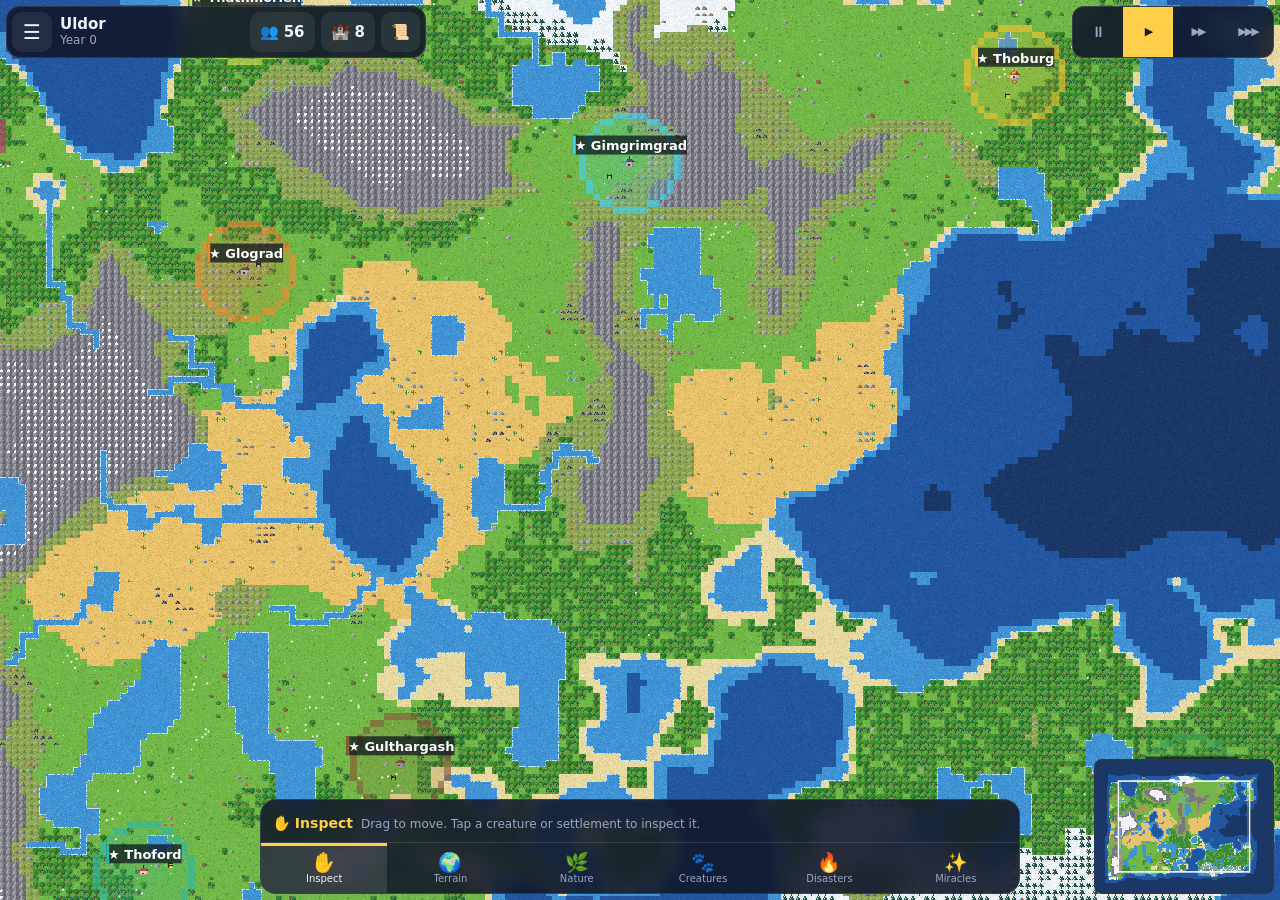
==== commit 10cb7010: "Phase 2: living civilizations Villagers now have hunger and sleep needs, homes and professions; food" ====
--- a/WorldSimulator.html
+++ b/WorldSimulator.html
@@ -206,27 +206,50 @@
 const FERT = [0, 0, 0, .25, 1, .9, .2, .25, .45, .5, 0, 0, 0, .4];
 
 /* ----- Tile features (resources) ----- */
-const F_NONE = 0, F_BERRY = 1, F_STONE = 2, F_ORE = 3, F_GOLD = 4;
+const F_NONE = 0, F_BERRY = 1, F_STONE = 2, F_ORE = 3, F_GOLD = 4, F_COPPER = 5, F_COAL = 6, F_GEM = 7;
+const FEAT_RES = [-1, -1, 2, 3, 4, 5, 6, 7];     // feature → resource
+const RES_FEAT = [0, 0, 2, 3, 4, 5, 6, 7];       // resource → feature
+const FEAT_YIELD = [0, 0, 4, 3, 2, 3, 3, 1];
+const FEAT_AMT = [0, 3, 30, 20, 12, 20, 24, 8];
 
 /* ----- Resources ----- */
-const R_FOOD = 0, R_WOOD = 1, R_STONE = 2, R_ORE = 3, R_GOLD = 4;
-const RES_KEYS = ['food', 'wood', 'stone', 'ore', 'gold'];
-const RES_ICON = ['🍖', '🪵', '🪨', '⛏️', '🪙'];
+const R_FOOD = 0, R_WOOD = 1, R_STONE = 2, R_ORE = 3, R_GOLD = 4, R_COPPER = 5, R_COAL = 6, R_GEM = 7, NRES = 8;
+const RES_KEYS = ['food', 'wood', 'stone', 'ore', 'gold', 'copper', 'coal', 'gem'];
+const RES_ICON = ['🍖', '🪵', '🪨', '⛓️', '🪙', '🟠', '⚫', '💎'];
 
 /* ----- Creature kinds ----- */
-const K_HUMAN = 0, K_ELF = 1, K_ORC = 2, K_DWARF = 3, K_SHEEP = 4, K_RABBIT = 5, K_WOLF = 6, K_BEAR = 7, K_SKEL = 8, K_DRAGON = 9;
+const K_HUMAN = 0, K_ELF = 1, K_ORC = 2, K_DWARF = 3, K_SHEEP = 4, K_RABBIT = 5, K_WOLF = 6, K_BEAR = 7, K_SKEL = 8, K_DRAGON = 9, K_DEER = 10, K_COW = 11, K_FOX = 12, K_BOAR = 13;
 const KIND = [
   { key: 'human', civ: 1, hp: 100, dmg: 10, spd: .055, life: [60, 80], mature: 14, fert: 1.0, range: 1.3, aggr: .35, icon: '🧑' },
   { key: 'elf', civ: 1, hp: 80, dmg: 9, spd: .065, life: [130, 190], mature: 18, fert: .55, range: 5, aggr: .15, icon: '🧝' },
   { key: 'orc', civ: 1, hp: 130, dmg: 14, spd: .055, life: [40, 56], mature: 10, fert: 1.4, range: 1.3, aggr: .6, icon: '👹' },
   { key: 'dwarf', civ: 1, hp: 140, dmg: 12, spd: .05, life: [90, 130], mature: 15, fert: .95, range: 1.3, aggr: .3, icon: '🧔' },
-  { key: 'sheep', animal: 1, prey: 1, hp: 30, dmg: 0, spd: .03, life: [10, 16], food: 8, range: 1, icon: '🐑' },
-  { key: 'rabbit', animal: 1, prey: 1, hp: 10, dmg: 0, spd: .07, life: [5, 9], food: 3, range: 1, icon: '🐇' },
-  { key: 'wolf', animal: 1, pred: 1, hp: 60, dmg: 9, spd: .07, life: [12, 18], food: 4, range: 1.3, icon: '🐺' },
-  { key: 'bear', animal: 1, pred: 1, hp: 170, dmg: 18, spd: .05, life: [20, 30], food: 10, range: 1.3, icon: '🐻' },
+  { key: 'sheep', animal: 1, prey: 1, herd: 1, breed: .035, cap: 130, hp: 30, dmg: 0, spd: .03, life: [10, 16], food: 8, range: 1, icon: '🐑' },
+  { key: 'rabbit', animal: 1, prey: 1, small: 1, breed: .05, cap: 190, hp: 10, dmg: 0, spd: .07, life: [5, 9], food: 3, range: 1, icon: '🐇' },
+  { key: 'wolf', animal: 1, pred: 1, herd: 1, cap: 800, hp: 60, dmg: 9, spd: .07, life: [12, 18], food: 4, range: 1.3, icon: '🐺' },
+  { key: 'bear', animal: 1, pred: 1, cap: 1700, hp: 170, dmg: 18, spd: .05, life: [20, 30], food: 10, range: 1.3, icon: '🐻' },
   { key: 'skeleton', monster: 1, hp: 70, dmg: 9, spd: .045, life: [12, 20], range: 1.3, icon: '💀' },
-  { key: 'dragon', monster: 1, fly: 1, hp: 900, dmg: 45, spd: .1, life: [250, 400], range: 2.5, icon: '🐉' }
+  { key: 'dragon', monster: 1, fly: 1, hp: 900, dmg: 45, spd: .1, life: [250, 400], range: 2.5, icon: '🐉' },
+  { key: 'deer', animal: 1, prey: 1, herd: 1, breed: .03, cap: 260, hp: 35, dmg: 0, spd: .075, life: [12, 18], food: 9, range: 1, icon: '🦌' },
+  { key: 'cow', animal: 1, prey: 1, herd: 1, breed: .028, cap: 320, hp: 70, dmg: 0, spd: .028, life: [14, 20], food: 14, range: 1, icon: '🐄' },
+  { key: 'fox', animal: 1, pred: 1, small: 1, cap: 900, hp: 28, dmg: 5, spd: .075, life: [8, 13], food: 2, range: 1.3, icon: '🦊' },
+  { key: 'boar', animal: 1, tough: 1, breed: .03, cap: 600, hp: 80, dmg: 11, spd: .055, life: [10, 16], food: 10, range: 1.3, icon: '🐗' }
 ];
+const ANIMAL_KINDS = [K_SHEEP, K_RABBIT, K_DEER, K_COW, K_BOAR, K_FOX, K_WOLF, K_BEAR];
+/** Where each animal likes to live. */
+function habitatOK(kind, t) {
+  switch (kind) {
+    case K_SHEEP: case K_RABBIT: case K_COW: return t === T_GRASS;
+    case K_DEER: case K_BOAR: return t === T_FOREST || t === T_GRASS;
+    case K_FOX: return t === T_FOREST || t === T_GRASS || t === T_TAIGA;
+    case K_WOLF: return t === T_FOREST || t === T_TAIGA || t === T_SNOW;
+    case K_BEAR: return t === T_FOREST || t === T_TAIGA || t === T_HILL;
+  }
+  return WALK[t] === 1;
+}
+/* ----- Professions ----- */
+const JOB_FARMER = 0, JOB_HUNTER = 1, JOB_LUMBER = 2, JOB_MINER = 3, JOB_BUILDER = 4;
+const JOB_KEYS = ['farmer', 'hunter', 'lumber', 'miner', 'builder'];
 // race affinity matrix (base opinion between civilised races)
 const RACE_AFF = [
   [25, 5, -15, 10],
@@ -240,11 +263,11 @@
 const ROLE_KEYS = ['worker', 'soldier', 'king', 'settler', 'trader'];
 const ST_IDLE = 0, ST_GO = 1, ST_WORK = 2, ST_RETURN = 3, ST_FIGHT = 4, ST_FLEE = 5, ST_WANDER = 6, ST_HUNT = 7;
 const TK_NONE = 0, TK_CHOP = 1, TK_STONE = 2, TK_ORE = 3, TK_GOLD = 4, TK_BERRY = 5, TK_FARM = 6, TK_FISH = 7,
-  TK_HUNT = 8, TK_BUILD = 9, TK_SETTLE = 10, TK_TRADE = 11;
-const TASK_KEYS = ['none', 'chop', 'stone', 'ore', 'gold', 'berry', 'farm', 'fish', 'hunt', 'build', 'settle', 'trade'];
+  TK_HUNT = 8, TK_BUILD = 9, TK_SETTLE = 10, TK_TRADE = 11, TK_EAT = 12, TK_REST = 13;
+const TASK_KEYS = ['none', 'chop', 'stone', 'ore', 'gold', 'berry', 'farm', 'fish', 'hunt', 'build', 'settle', 'trade', 'eat', 'rest'];
 
 /* ----- Buildings ----- */
-const B_HALL = 0, B_HOUSE = 1, B_FARM = 2, B_BARRACKS = 3, B_MARKET = 4, B_TOWER = 5, B_TEMPLE = 6, B_SMITHY = 7;
+const B_HALL = 0, B_HOUSE = 1, B_FARM = 2, B_BARRACKS = 3, B_MARKET = 4, B_TOWER = 5, B_TEMPLE = 6, B_SMITHY = 7, B_MINE = 8, B_SAWMILL = 9, B_DOCK = 10;
 const BLD = [
   { key: 'hall', hp: 400, cost: [0, 0, 0, 0, 0] },
   { key: 'house', hp: 120, cost: [0, 8, 0, 0, 0] },
@@ -253,7 +276,10 @@
   { key: 'market', hp: 160, cost: [0, 20, 10, 0, 0] },
   { key: 'tower', hp: 260, cost: [0, 5, 18, 0, 0] },
   { key: 'temple', hp: 240, cost: [0, 15, 30, 0, 8] },
-  { key: 'smithy', hp: 180, cost: [0, 10, 15, 6, 0] }
+  { key: 'smithy', hp: 180, cost: [0, 10, 15, 6, 0] },
+  { key: 'mine', hp: 200, cost: [0, 12, 6, 0, 0] },
+  { key: 'sawmill', hp: 140, cost: [0, 14, 0, 0, 0] },
+  { key: 'dock', hp: 140, cost: [0, 12, 0, 0, 0] }
 ];
 
 const KCOLORS = ['#e6483f', '#3f7fe6', '#f2c230', '#8e4fd6', '#2fb8a0', '#f08a2e', '#e66bb4', '#7ec83f',
@@ -289,7 +315,7 @@
     'tool.hand': 'Осмотр', 'brush': 'Кисть', 'hint.hand': 'Двигайте карту. Нажмите на существо или поселение, чтобы осмотреть.',
     'p.erase': 'Бездна', 'p.water': 'Океан', 'p.shallow': 'Мелководье', 'p.sand': 'Песок', 'p.grass': 'Луга', 'p.forest': 'Лес', 'p.desert': 'Пустыня',
     'p.snow': 'Снег', 'p.taiga': 'Тайга', 'p.hill': 'Холмы', 'p.mount': 'Горы', 'p.peak': 'Пики', 'p.lava': 'Лава',
-    'p.rain': 'Дождь', 'p.seeds': 'Рост леса', 'p.bloom': 'Плодородие', 'p.berry': 'Ягоды', 'p.stone': 'Камень', 'p.ore': 'Руда', 'p.gold': 'Золото',
+    'p.rain': 'Дождь', 'p.seeds': 'Рост леса', 'p.bloom': 'Плодородие', 'p.berry': 'Ягоды', 'p.stone': 'Камень', 'p.ore': 'Железо', 'p.gold': 'Золото', 'p.copper': 'Медь', 'p.coal': 'Уголь', 'p.gem': 'Самоцветы', 'p.deer': 'Олени', 'p.cow': 'Коровы', 'p.fox': 'Лисы', 'p.boar': 'Кабаны',
     'p.human': 'Люди', 'p.elf': 'Эльфы', 'p.orc': 'Орки', 'p.dwarf': 'Гномы', 'p.sheep': 'Овцы', 'p.rabbit': 'Кролики', 'p.wolf': 'Волки', 'p.bear': 'Медведи', 'p.skeleton': 'Скелеты', 'p.dragon': 'Дракон',
     'p.lightning': 'Молния', 'p.fire': 'Огонь', 'p.meteor': 'Метеорит', 'p.shower': 'Метеоритный дождь', 'p.quake': 'Землетрясение', 'p.tornado': 'Торнадо', 'p.volcano': 'Вулкан', 'p.bomb': 'Взрыв', 'p.plague': 'Чума',
     'p.bless': 'Благословение', 'p.reaper': 'Жнец', 'p.gift': 'Дар ресурсов', 'p.peace': 'Голубь мира', 'p.war': 'Рог войны', 'p.hero': 'Избранный', 'p.demolish': 'Разрушение', 'p.storm': 'Гроза',
@@ -299,15 +325,15 @@
     'd.reaper': 'Забирает жизни в области кисти', 'd.demolish': 'Сносит постройки', 'd.plague': 'Заражает существ болезнью', 'd.spawn': 'Нажмите или ведите по карте, чтобы создавать',
     'd.paint': 'Ведите по карте, чтобы рисовать', 'd.tap': 'Нажмите на карту',
     'races.human': 'Люди', 'races.elf': 'Эльфы', 'races.orc': 'Орки', 'races.dwarf': 'Гномы',
-    'kind.human': 'Человек', 'kind.elf': 'Эльф', 'kind.orc': 'Орк', 'kind.dwarf': 'Гном', 'kind.sheep': 'Овца', 'kind.rabbit': 'Кролик', 'kind.wolf': 'Волк', 'kind.bear': 'Медведь', 'kind.skeleton': 'Скелет', 'kind.dragon': 'Дракон',
+    'kind.human': 'Человек', 'kind.elf': 'Эльф', 'kind.orc': 'Орк', 'kind.dwarf': 'Гном', 'kind.sheep': 'Овца', 'kind.rabbit': 'Кролик', 'kind.wolf': 'Волк', 'kind.bear': 'Медведь', 'kind.skeleton': 'Скелет', 'kind.dragon': 'Дракон', 'kind.deer': 'Олень', 'kind.cow': 'Корова', 'kind.fox': 'Лиса', 'kind.boar': 'Кабан',
     'role.worker': 'Работник', 'role.soldier': 'Воин', 'role.king': 'Правитель', 'role.settler': 'Поселенец', 'role.trader': 'Торговец', 'role.child': 'Ребёнок', 'role.nomad': 'Кочевник',
-    'task.none': 'Отдыхает', 'task.chop': 'Рубит лес', 'task.stone': 'Добывает камень', 'task.ore': 'Добывает руду', 'task.gold': 'Добывает золото', 'task.berry': 'Собирает ягоды', 'task.farm': 'Собирает урожай',
+    'task.none': 'Отдыхает', 'task.chop': 'Рубит лес', 'task.stone': 'Добывает камень', 'task.ore': 'Добывает руду', 'task.eat': 'Ест', 'task.rest': 'Спит дома', 'job.farmer': 'Земледелец', 'job.hunter': 'Охотник и рыбак', 'job.lumber': 'Лесоруб', 'job.miner': 'Рудокоп', 'job.builder': 'Строитель', 'task.gold': 'Добывает золото', 'task.berry': 'Собирает ягоды', 'task.farm': 'Собирает урожай',
     'task.fish': 'Ловит рыбу', 'task.hunt': 'Охотится', 'task.build': 'Строит', 'task.settle': 'Ищет новый дом', 'task.trade': 'Везёт товары', 'task.fight': 'Сражается', 'task.flee': 'Спасается',
     'task.return': 'Несёт добычу домой', 'task.wander': 'Гуляет', 'task.patrol': 'Патрулирует', 'task.march': 'Идёт в поход', 'task.sail': 'Плывёт на лодке', 'task.rest': 'Спит', 'task.fly': 'Летит',
     'vlvl.0': 'Хутор', 'vlvl.1': 'Деревня', 'vlvl.2': 'Город', 'vlvl.3': 'Столица края',
     'title.tribe': 'Племя', 'title.kingdom': 'Королевство', 'title.empire': 'Империя',
-    'bld.hall': 'Ратуша', 'bld.house': 'Дома', 'bld.farm': 'Фермы', 'bld.barracks': 'Казармы', 'bld.market': 'Рынок', 'bld.tower': 'Башни', 'bld.temple': 'Храм', 'bld.smithy': 'Кузница',
-    'res.food': 'Еда', 'res.wood': 'Дерево', 'res.stone': 'Камень', 'res.ore': 'Руда', 'res.gold': 'Золото',
+    'bld.hall': 'Ратуша', 'bld.house': 'Дома', 'bld.farm': 'Фермы', 'bld.barracks': 'Казармы', 'bld.market': 'Рынок', 'bld.tower': 'Башни', 'bld.temple': 'Храм', 'bld.smithy': 'Кузница', 'bld.mine': 'Шахта', 'bld.sawmill': 'Лесопилка', 'bld.dock': 'Причал',
+    'res.food': 'Еда', 'res.wood': 'Дерево', 'res.stone': 'Камень', 'res.ore': 'Железо', 'res.gold': 'Золото', 'res.copper': 'Медь', 'res.coal': 'Уголь', 'res.gem': 'Самоцветы', 'ui.hunger': 'Сытость', 'ui.energy': 'Бодрость', 'ui.job': 'Ремесло', 'ui.arms': 'Оружие', 'ui.tools': 'Инструменты', 'ui.goods': 'Изделия', 'ui.sex.0': '♂', 'ui.sex.1': '♀',
     'ui.age': 'Возраст', 'ui.years': '{0} л.', 'ui.health': 'Здоровье', 'ui.role': 'Роль', 'ui.doing': 'Занятие', 'ui.home': 'Дом', 'ui.kills': 'Побед', 'ui.kids': 'Детей', 'ui.follow': 'Следить', 'ui.unfollow': 'Не следить',
     'ui.hero': 'Герой', 'ui.sick': 'Болен', 'ui.blessed': 'Благословлён', 'ui.carry': 'Несёт', 'ui.none': 'нет', 'ui.ruler': 'Правитель', 'ui.capital': 'Столица', 'ui.race': 'Народ', 'ui.army': 'Войско',
     'ui.villages': 'Поселения', 'ui.founded': 'Основано', 'ui.relations': 'Отношения', 'ui.war': 'Война', 'ui.peace': 'Мир', 'ui.ally': 'Союз', 'ui.trade': 'торговля', 'ui.resources': 'Запасы', 'ui.buildings': 'Постройки',
@@ -327,7 +353,7 @@
     'ev.trade': '{0} и {1} открыли торговлю', 'ev.capture': '{0} захватывает {1} у {2}', 'ev.fall': 'Королевство {0} исчезло', 'ev.conquered': 'Королевство {0} покорено: победитель — {1}', 'ev.ruin': 'Поселение {0} опустело',
     'ev.rebel': '{0} восстаёт против {2}: провозглашено {1}', 'ev.grow': '{0} разрастается: теперь это {1}', 'ev.famine': 'Голод в {0}', 'ev.plague': 'Чума в {0}', 'ev.harvest': 'Богатый урожай в {0}',
     'ev.hero': '{0} из {1} становится героем', 'ev.raid': 'Нежить напала на {0}', 'ev.dragon': 'Пробудился дракон', 'ev.dragonslain': '{0} сражает дракона!', 'ev.storm': 'Началась гроза', 'ev.meteor': 'С неба падает метеорит',
-    'ev.quake': 'Землетрясение!', 'ev.volcano': 'Извержение вулкана!', 'ev.herd': 'Стада вернулись на луга', 'ev.attack': 'Войско из {0} выступило на {1}', 'ev.newworld': 'Сотворён мир {0}'
+    'ev.quake': 'Землетрясение!', 'ev.volcano': 'Извержение вулкана!', 'ev.herd': 'Стада вернулись: {0}', 'ev.attack': 'Войско из {0} выступило на {1}', 'ev.newworld': 'Сотворён мир {0}'
   },
   en: {
     'app.title': 'World Simulator', 'year': 'Year {0}', 'pop': 'Population', 'kingdoms': 'Kingdoms', 'history': 'History', 'menu': 'Menu',
@@ -336,7 +362,7 @@
     'tool.hand': 'Inspect', 'brush': 'Brush', 'hint.hand': 'Drag to move. Tap a creature or settlement to inspect it.',
     'p.erase': 'Abyss', 'p.water': 'Ocean', 'p.shallow': 'Shallows', 'p.sand': 'Sand', 'p.grass': 'Grassland', 'p.forest': 'Forest', 'p.desert': 'Desert',
     'p.snow': 'Snow', 'p.taiga': 'Taiga', 'p.hill': 'Hills', 'p.mount': 'Mountains', 'p.peak': 'Peaks', 'p.lava': 'Lava',
-    'p.rain': 'Rain', 'p.seeds': 'Forest growth', 'p.bloom': 'Fertility', 'p.berry': 'Berries', 'p.stone': 'Stone', 'p.ore': 'Ore', 'p.gold': 'Gold',
+    'p.rain': 'Rain', 'p.seeds': 'Forest growth', 'p.bloom': 'Fertility', 'p.berry': 'Berries', 'p.stone': 'Stone', 'p.ore': 'Iron', 'p.gold': 'Gold', 'p.copper': 'Copper', 'p.coal': 'Coal', 'p.gem': 'Gems', 'p.deer': 'Deer', 'p.cow': 'Cows', 'p.fox': 'Foxes', 'p.boar': 'Boars',
     'p.human': 'Humans', 'p.elf': 'Elves', 'p.orc': 'Orcs', 'p.dwarf': 'Dwarves', 'p.sheep': 'Sheep', 'p.rabbit': 'Rabbits', 'p.wolf': 'Wolves', 'p.bear': 'Bears', 'p.skeleton': 'Skeletons', 'p.dragon': 'Dragon',
     'p.lightning': 'Lightning', 'p.fire': 'Fire', 'p.meteor': 'Meteor', 'p.shower': 'Meteor shower', 'p.quake': 'Earthquake', 'p.tornado': 'Tornado', 'p.volcano': 'Volcano', 'p.bomb': 'Explosion', 'p.plague': 'Plague',
     'p.bless': 'Blessing', 'p.reaper': 'Reaper', 'p.gift': 'Gift of resources', 'p.peace': 'Dove of peace', 'p.war': 'Horn of war', 'p.hero': 'Chosen one', 'p.demolish': 'Demolish', 'p.storm': 'Thunderstorm',
@@ -346,15 +372,15 @@
     'd.reaper': 'Takes lives inside the brush', 'd.demolish': 'Tears down buildings', 'd.plague': 'Infects creatures with disease', 'd.spawn': 'Tap or drag on the map to create',
     'd.paint': 'Drag on the map to paint', 'd.tap': 'Tap the map',
     'races.human': 'Humans', 'races.elf': 'Elves', 'races.orc': 'Orcs', 'races.dwarf': 'Dwarves',
-    'kind.human': 'Human', 'kind.elf': 'Elf', 'kind.orc': 'Orc', 'kind.dwarf': 'Dwarf', 'kind.sheep': 'Sheep', 'kind.rabbit': 'Rabbit', 'kind.wolf': 'Wolf', 'kind.bear': 'Bear', 'kind.skeleton': 'Skeleton', 'kind.dragon': 'Dragon',
+    'kind.human': 'Human', 'kind.elf': 'Elf', 'kind.orc': 'Orc', 'kind.dwarf': 'Dwarf', 'kind.sheep': 'Sheep', 'kind.rabbit': 'Rabbit', 'kind.wolf': 'Wolf', 'kind.bear': 'Bear', 'kind.skeleton': 'Skeleton', 'kind.dragon': 'Dragon', 'kind.deer': 'Deer', 'kind.cow': 'Cow', 'kind.fox': 'Fox', 'kind.boar': 'Boar',
     'role.worker': 'Worker', 'role.soldier': 'Warrior', 'role.king': 'Ruler', 'role.settler': 'Settler', 'role.trader': 'Trader', 'role.child': 'Child', 'role.nomad': 'Nomad',
-    'task.none': 'Resting', 'task.chop': 'Chopping wood', 'task.stone': 'Mining stone', 'task.ore': 'Mining ore', 'task.gold': 'Mining gold', 'task.berry': 'Picking berries', 'task.farm': 'Harvesting',
+    'task.none': 'Resting', 'task.chop': 'Chopping wood', 'task.stone': 'Mining stone', 'task.ore': 'Mining ore', 'task.eat': 'Eating', 'task.rest': 'Sleeping at home', 'job.farmer': 'Farmer', 'job.hunter': 'Hunter & fisher', 'job.lumber': 'Lumberjack', 'job.miner': 'Miner', 'job.builder': 'Builder', 'task.gold': 'Mining gold', 'task.berry': 'Picking berries', 'task.farm': 'Harvesting',
     'task.fish': 'Fishing', 'task.hunt': 'Hunting', 'task.build': 'Building', 'task.settle': 'Seeking a new home', 'task.trade': 'Hauling goods', 'task.fight': 'Fighting', 'task.flee': 'Fleeing',
     'task.return': 'Carrying goods home', 'task.wander': 'Strolling', 'task.patrol': 'Patrolling', 'task.march': 'Marching to war', 'task.sail': 'Sailing', 'task.rest': 'Sleeping', 'task.fly': 'Flying',
     'vlvl.0': 'Hamlet', 'vlvl.1': 'Village', 'vlvl.2': 'Town', 'vlvl.3': 'City',
     'title.tribe': 'Tribe', 'title.kingdom': 'Kingdom', 'title.empire': 'Empire',
-    'bld.hall': 'Town hall', 'bld.house': 'Houses', 'bld.farm': 'Farms', 'bld.barracks': 'Barracks', 'bld.market': 'Market', 'bld.tower': 'Towers', 'bld.temple': 'Temple', 'bld.smithy': 'Smithy',
-    'res.food': 'Food', 'res.wood': 'Wood', 'res.stone': 'Stone', 'res.ore': 'Ore', 'res.gold': 'Gold',
+    'bld.hall': 'Town hall', 'bld.house': 'Houses', 'bld.farm': 'Farms', 'bld.barracks': 'Barracks', 'bld.market': 'Market', 'bld.tower': 'Towers', 'bld.temple': 'Temple', 'bld.smithy': 'Smithy', 'bld.mine': 'Mine', 'bld.sawmill': 'Sawmill', 'bld.dock': 'Dock',
+    'res.food': 'Food', 'res.wood': 'Wood', 'res.stone': 'Stone', 'res.ore': 'Iron', 'res.gold': 'Gold', 'res.copper': 'Copper', 'res.coal': 'Coal', 'res.gem': 'Gems', 'ui.hunger': 'Fullness', 'ui.energy': 'Energy', 'ui.job': 'Trade', 'ui.arms': 'Weapons', 'ui.tools': 'Tools', 'ui.goods': 'Goods', 'ui.sex.0': '♂', 'ui.sex.1': '♀',
     'ui.age': 'Age', 'ui.years': '{0} y', 'ui.health': 'Health', 'ui.role': 'Role', 'ui.doing': 'Activity', 'ui.home': 'Home', 'ui.kills': 'Kills', 'ui.kids': 'Children', 'ui.follow': 'Follow', 'ui.unfollow': 'Unfollow',
     'ui.hero': 'Hero', 'ui.sick': 'Sick', 'ui.blessed': 'Blessed', 'ui.carry': 'Carrying', 'ui.none': 'none', 'ui.ruler': 'Ruler', 'ui.capital': 'Capital', 'ui.race': 'People', 'ui.army': 'Army',
     'ui.villages': 'Settlements', 'ui.founded': 'Founded', 'ui.relations': 'Relations', 'ui.war': 'War', 'ui.peace': 'Peace', 'ui.ally': 'Alliance', 'ui.trade': 'trade', 'ui.resources': 'Stock', 'ui.buildings': 'Buildings',
@@ -374,7 +400,7 @@
     'ev.trade': '{0} and {1} opened trade', 'ev.capture': '{0} captures {1} from {2}', 'ev.fall': 'The kingdom of {0} is no more', 'ev.conquered': 'The kingdom of {0} was conquered by {1}', 'ev.ruin': 'The settlement {0} was abandoned',
     'ev.rebel': '{0} rebels against {2}: {1} proclaimed', 'ev.grow': '{0} grows: it is now a {1}', 'ev.famine': 'Famine in {0}', 'ev.plague': 'Plague in {0}', 'ev.harvest': 'Bountiful harvest in {0}',
     'ev.hero': '{0} of {1} becomes a hero', 'ev.raid': 'The undead attack {0}', 'ev.dragon': 'A dragon has awakened', 'ev.dragonslain': '{0} slays the dragon!', 'ev.storm': 'A thunderstorm begins', 'ev.meteor': 'A meteor falls from the sky',
-    'ev.quake': 'Earthquake!', 'ev.volcano': 'A volcano erupts!', 'ev.herd': 'Herds return to the meadows', 'ev.attack': 'An army from {0} marches on {1}', 'ev.newworld': 'The world of {0} is created'
+    'ev.quake': 'Earthquake!', 'ev.volcano': 'A volcano erupts!', 'ev.herd': 'Herds return: {0}', 'ev.attack': 'An army from {0} marches on {1}', 'ev.newworld': 'The world of {0} is created'
   }
 };
 let LNG = 'ru';
@@ -391,7 +417,7 @@
 /* ===== World state, generation, tile operations, regions, pathfinding ===== */
 let G = null;
 
-const WORLD_SIZES = { small: [128, 96, 1200], medium: [192, 144, 2000], large: [256, 192, 3000], huge: [320, 240, 4000] };
+const WORLD_SIZES = { small: [160, 120, 1500], medium: [256, 192, 2600], large: [352, 264, 3800], huge: [448, 336, 5000] };
 
 function newState(W, H, seed, maxUnits) {
   const N = W * H;
@@ -524,9 +550,7 @@
     const i = y * W + x, t = terr[i], h = hash2(x, y, seed + 500);
     if (t === T_FOREST || t === T_TAIGA) G.amt[i] = 4;
     else if (t === T_HILL) {
-      if (h < .10) { G.feat[i] = F_STONE; G.amt[i] = 30; }
-      else if (h < .14) { G.feat[i] = F_ORE; G.amt[i] = 20; }
-      else if (h < .155) { G.feat[i] = F_GOLD; G.amt[i] = 12; }
+      if (h < .09) { G.feat[i] = F_STONE; G.amt[i] = 30; }
     } else if (t === T_GRASS) {
       if (h < .022) { G.feat[i] = F_BERRY; G.amt[i] = 3; }
       else if (h < .034) { G.feat[i] = F_STONE; G.amt[i] = 30; }
@@ -534,6 +558,24 @@
       if (h < .012) { G.feat[i] = F_STONE; G.amt[i] = 30; }
       else if (h < .017) { G.feat[i] = F_GOLD; G.amt[i] = 12; }
       else if (h < .024) { G.feat[i] = F_ORE; G.amt[i] = 20; }
+    }
+  }
+  // ore veins: copper, iron, coal, gold and gems cluster in the highlands
+  const veinTypes = [F_COPPER, F_COPPER, F_COPPER, F_ORE, F_ORE, F_ORE, F_COAL, F_COAL, F_COAL, F_GOLD, F_GEM];
+  const nv = Math.max(12, (N / 330) | 0);
+  for (let k = 0; k < nv; k++) {
+    let x = (r() * W) | 0, y = (r() * H) | 0, ok = false;
+    for (let tr = 0; tr < 40 && !ok; tr++) {
+      x = (r() * W) | 0; y = (r() * H) | 0; const t = terr[y * W + x];
+      ok = t === T_HILL || (tr > 25 && (t === T_GRASS || t === T_DESERT || t === T_SNOW) && el[y * W + x] > pSand);
+    }
+    if (!ok) continue;
+    const f = veinTypes[(r() * veinTypes.length) | 0], len = 3 + ((r() * 6) | 0);
+    for (let s = 0; s < len; s++) {
+      if (!inb(x, y)) break;
+      const i = y * W + x, t = terr[i];
+      if (WALK[t] && t !== T_FOREST && t !== T_TAIGA && t !== T_SAND) { G.feat[i] = f; G.amt[i] = FEAT_AMT[f]; }
+      x += ((r() * 3) | 0) - 1; y += ((r() * 3) | 0) - 1;
     }
   }
   computeRegions();
@@ -588,12 +630,16 @@
       u.vid = v.id; u.kid = v.kid;
     }
   }
-  const animals = [[K_SHEEP, N / 420], [K_RABBIT, N / 600], [K_WOLF, N / 2600], [K_BEAR, N / 5200]];
-  for (const [kind, cnt] of animals) for (let n = 0; n < cnt; n++) {
-    for (let tr = 0; tr < 12; tr++) {
-      const x = (r() * W) | 0, y = (r() * H) | 0, t = G.terr[y * W + x];
-      const ok = kind === K_BEAR ? (t === T_FOREST || t === T_TAIGA || t === T_HILL) : kind === K_WOLF ? (t === T_FOREST || t === T_TAIGA || t === T_SNOW || t === T_GRASS) : (t === T_GRASS);
-      if (ok) { const u = spawnUnit(kind, x + .5, y + .5); if (u) u.age = rr(0, KIND[kind].life[0] * .6) * YEAR; break; }
+  let land = 0; for (let i = 0; i < N; i++) if (WALK[G.terr[i]]) land++;
+  for (const kind of ANIMAL_KINDS) {
+    const cnt = land / KIND[kind].cap * (KIND[kind].pred ? .7 : .55);
+    for (let n = 0; n < cnt; n++) for (let tr = 0; tr < 12; tr++) {
+      const x = (r() * W) | 0, y = (r() * H) | 0;
+      if (habitatOK(kind, G.terr[y * W + x])) {
+        const g = KIND[kind].herd ? 2 + ((r() * 3) | 0) : 1; n += g - 1;
+        for (let m = 0; m < g; m++) { const u = spawnUnit(kind, x + .5 + (r() - .5) * 3, y + .5 + (r() - .5) * 3); if (u) u.age = rr(0, KIND[kind].life[0] * .6) * YEAR; }
+        break;
+      }
     }
   }
 }
@@ -761,6 +807,7 @@
     dir: rnd() < .5 ? 1 : -1, st: ST_IDLE, role: RL_WORKER, vid: 0, kid: 0, tk: 0, tt: -1, tid: 0, cr: 0, ca: 0, wt: 0,
     next: G.tick + 1 + ri(20), path: null, mode: 0, name: k.civ ? unitName(kind) : '', sex: ri(2), kills: 0, kids: 0,
     hg: 0, sick: 0, imm: 0, hero: 0, bless: 0, guard: 0, rest: 0, nom: 0, hit: -99,
+    ate: G.tick - ri(200), slept: G.tick - ri(900), fast: 0, home: 0, job: -1, jf: 0, hair: ri(4),
     ox: rr(-.28, .28), oy: rr(-.28, .28)
   };
   G.units.push(u); G.unitById.set(u.id, u);
@@ -778,7 +825,7 @@
   if (ku.monster) return true;
   if (ku.civ) {
     if (ko.civ) return u.kid !== 0 && o.kid !== 0 && u.kid !== o.kid && isWar(u.kid, o.kid);
-    if (ko.pred) return o.st === ST_FIGHT;
+    if (ko.pred || ko.tough) return o.st === ST_FIGHT && !ko.small;
   }
   return false;
 }
@@ -896,7 +943,7 @@
     default: u.st = ST_IDLE;
   }
 }
-const WORK_TIME = [0, 50, 60, 70, 80, 30, 40, 70, 0, 30, 1, 1];
+const WORK_TIME = [0, 50, 60, 70, 80, 30, 40, 70, 0, 30, 1, 1, 14, 90];
 function startWork(u) {
   const W = G.W;
   if (u.tt >= 0) {
@@ -910,6 +957,26 @@
   if (u.tk === TK_TRADE) { doTrade(u); return; }
   if (u.tk === TK_BUILD) { const b = G.blds.get(u.tid); if (!b || b.built) { resetTask(u); return; } }
   u.st = ST_WORK; u.wt = WORK_TIME[u.tk] || 30;
+  if (u.tk < TK_BUILD) { const v = G.villages.get(u.vid); if (v && v.tools > 0) u.wt = Math.round(u.wt * .78); } // copper tools speed up gathering
+}
+/** A villager eats one meal from the settlement's stores. */
+function eatNow(u, v, amount) {
+  if (v.stock[0] >= amount) { v.stock[0] -= amount; u.ate = G.tick; u.fast = 0; return true; }
+  u.ate = G.tick - 230; u.fast++; v.miss = (v.miss || 0) + 1;
+  if (u.fast >= 3) damage(u, 14, null);
+  return false;
+}
+function goRest(u, v) {
+  let b = G.blds.get(u.home);
+  if (!b || !b.built || b.vid !== v.id || b.type !== B_HOUSE) {
+    b = null;
+    for (let n = 0; n < 6 && !b; n++) { const c = G.blds.get(pick(v.bids)); if (c && c.built && c.type === B_HOUSE) b = c; }
+    if (!b) b = G.blds.get(v.bids[0]);
+    if (!b) return false;
+    u.home = b.id;
+  }
+  setTask(u, TK_REST, b.y * G.W + b.x, b.id);
+  return goTask(u);
 }
 function finishWork(u) {
   const W = G.W, i = u.tt, k = KIND[u.kind];
@@ -929,18 +996,22 @@
     }
     case TK_CHOP:
       if (t === T_FOREST || t === T_TAIGA) {
-        res = R_WOOD; amt = 5;
+        res = R_WOOD; amt = v && v.has[B_SAWMILL] ? 7 : 5;
         if (u.kind !== K_ELF || rnd() < .5) { if (G.amt[i] > 1) G.amt[i]--; else setTerr(x, y, t === T_TAIGA ? T_SNOW : T_GRASS); }
       } break;
-    case TK_STONE:
-      if (f === F_STONE) { res = R_STONE; amt = u.kind === K_DWARF ? 6 : 4; if (--G.amt[i] <= 0) setFeat(x, y, 0, 0); }
-      else if (t === T_HILL) { res = R_STONE; amt = u.kind === K_DWARF ? 4 : 2; }
+    case TK_STONE: case TK_ORE: case TK_GOLD:
+      if (f >= F_STONE) {
+        res = FEAT_RES[f]; amt = FEAT_YIELD[f];
+        if (u.kind === K_DWARF) amt = Math.ceil(amt * 1.5);
+        if (v && v.has[B_MINE]) amt = Math.ceil(amt * 1.4);
+        if (--G.amt[i] <= 0) setFeat(x, y, 0, 0);
+      } else if (t === T_HILL && u.tk === TK_STONE) { res = R_STONE; amt = u.kind === K_DWARF ? 4 : 2; }
       break;
-    case TK_ORE: if (f === F_ORE) { res = R_ORE; amt = u.kind === K_DWARF ? 5 : 3; if (--G.amt[i] <= 0) setFeat(x, y, 0, 0); } break;
-    case TK_GOLD: if (f === F_GOLD) { res = R_GOLD; amt = u.kind === K_DWARF ? 3 : 2; if (--G.amt[i] <= 0) setFeat(x, y, 0, 0); } break;
+    case TK_EAT: if (v) eatNow(u, v, 1.9); break;
+    case TK_REST: u.slept = G.tick; u.hp = Math.min(u.mhp, u.hp + 25); break;
     case TK_BERRY: if (f === F_BERRY && G.amt[i] > 0) { res = R_FOOD; amt = u.kind === K_ELF ? 7 : 5; G.amt[i] = 0; markDirty(i); } break;
     case TK_FARM: { const b = G.blds.get(u.tid); if (b && b.grow >= 100) { b.grow = 0; res = R_FOOD; amt = Math.round(10 * Math.max(.6, FERT[t])); } break; }
-    case TK_FISH: res = R_FOOD; amt = u.kind === K_HUMAN ? 5 : 4; break;
+    case TK_FISH: res = R_FOOD; amt = (u.kind === K_HUMAN ? 5 : 4) + (v && v.has[B_DOCK] ? 3 : 0); break;
   }
   u.tk = 0; u.tt = -1; u.tid = 0; u.st = ST_IDLE; u.next = G.tick + 1;
   if (res >= 0) { u.cr = res; u.ca = amt; }
@@ -990,7 +1061,7 @@
     u.path = null;
     let dmg = k.dmg * (.7 + rnd() * .6);
     if (u.hero) dmg *= 2;
-    if (u.role === RL_SOLDIER || u.role === RL_KING) { dmg *= 1.35; const v = G.villages.get(u.vid); if (v && v.has[B_SMITHY]) dmg *= 1.25; }
+    if (u.role === RL_SOLDIER || u.role === RL_KING) { dmg *= 1.35; const v = G.villages.get(u.vid); if (v) dmg *= v.arms > 0 ? 1.35 : v.has[B_SMITHY] ? 1.1 : 1; }
     if (u.bless > 0) dmg *= 1.2;
     if (en.x > u.x) u.dir = 1; else u.dir = -1;
     if (k.range > 2) fxArrow(u.x, u.y - .3, en.x, en.y - .3, '#f4f0d0');
@@ -1013,6 +1084,7 @@
   if (!isAdult(u)) {
     if (WATER[t] && !u.path) { if (v) moveTo(u, v.x, v.y); else escapeTo(u); }
     else if (!u.path) { if (v) wander(u, v.x, v.y, 3); else wander(u, u.x | 0, u.y | 0, 3); }
+    if (v && tick - u.ate > 300) eatNow(u, v, 1);
     u.next = tick + 30 + ri(50);
     return;
   }
@@ -1039,6 +1111,15 @@
     if (Math.abs(u.x - v.x - .5) < 1.6 && Math.abs(u.y - v.y - .5) < 1.6) { deposit(u, v); }
     else { u.st = ST_RETURN; if (!moveTo(u, v.x, v.y)) u.next = tick + 4 + ri(6); return; }
   }
+  // personal needs: hunger first, then sleep
+  if (tick - u.ate > 300) {
+    const away = Math.abs(u.x - v.x) + Math.abs(u.y - v.y) > 3;
+    if (!away || (u.role === RL_SOLDIER && v.atk && !u.guard)) eatNow(u, v, 1.9);
+    else if (u.role !== RL_SETTLER && u.role !== RL_TRADER) { setTask(u, TK_EAT, v.y * W + v.x, 0); if (goTask(u)) return; }
+  } else if (tick - u.slept > 1100 && u.role !== RL_SETTLER && u.role !== RL_TRADER && !(u.role === RL_SOLDIER && v.atk && !u.guard)) {
+    if (goRest(u, v)) return;
+    u.slept = tick - 900;
+  }
   switch (u.role) {
     case RL_KING:
       if (Math.abs(u.x - v.x) + Math.abs(u.y - v.y) > 8) moveTo(u, v.x, v.y); else wander(u, v.x, v.y, 2);
@@ -1074,38 +1155,66 @@
   u.tk = 0; u.tt = -1; u.tid = 0; return false;
 }
 
+const JOB_RES = [[R_FOOD], [R_FOOD], [R_WOOD], [R_STONE, R_ORE, R_GOLD, R_COPPER, R_COAL, R_GEM], []];
+const _w = new Float32Array(NRES);
+/** How badly the settlement needs each resource right now. */
+function resWeights(v, dwarf) {
+  const s = v.stock, pop = v.pop, w = _w, fNeed = pop * 6 + 12, lim = 150 + pop * 12;
+  w[0] = s[0] < fNeed ? 3.2 * (1 - s[0] / fNeed) + .35 : .15;
+  w[1] = s[1] < 10 ? 2 : s[1] < 30 + pop * 1.5 ? 1 : .1;
+  w[2] = pop >= 7 ? (s[2] < 25 + pop ? .8 : .06) : .08;
+  w[3] = pop >= 14 ? (s[3] < 15 ? .4 : .03) : 0;
+  w[4] = pop >= 12 ? (s[4] < 40 ? .22 : .03) : 0;
+  w[5] = pop >= 8 ? (s[5] < 10 ? .4 : .03) : 0;
+  w[6] = pop >= 14 ? (s[6] < 10 ? .35 : .03) : 0;
+  w[7] = pop >= 18 ? .08 : 0;
+  if (dwarf) for (let r = 2; r < NRES; r++) w[r] *= 1.8;
+  if (s[0] > lim * 2) w[0] = 0;
+  for (let r = 1; r < NRES; r++) if (s[r] > (r === 1 || r === 2 ? lim : lim * .5)) w[r] = 0;
+  return w;
+}
+function pickRes(w, list) {
+  let tot = 0;
+  if (list) { for (const r of list) tot += w[r]; if (tot <= 0) return -1; let x = rnd() * tot; for (const r of list) if ((x -= w[r]) < 0) return r; return list[0]; }
+  for (let r = 0; r < NRES; r++) tot += w[r];
+  if (tot <= 0) return -1;
+  let x = rnd() * tot; for (let r = 0; r < NRES; r++) if ((x -= w[r]) < 0) return r;
+  return 0;
+}
+function assignJob(u, w) {
+  let mine = 0; for (let r = 2; r < NRES; r++) mine += w[r];
+  const jw = [w[0] * .72, w[0] * .28, w[1], mine, .28];
+  let tot = 0; for (const x of jw) tot += x;
+  let x = rnd() * tot; u.job = JOB_BUILDER;
+  for (let j = 0; j < 5; j++) if ((x -= jw[j]) < 0) { u.job = j; break; }
+  u.jf = 0;
+}
 function workerThink(u, v, k) {
-  const s = v.stock, pop = v.pop, W = G.W;
-  if (v.sites > 0 && rnd() < .7) {
+  const W = G.W, w = resWeights(v, u.kind === K_DWARF);
+  if (u.job == null || u.job < 0 || u.jf > 3 || rnd() < .015) assignJob(u, w);
+  if (v.sites > 0 && rnd() < (u.job === JOB_BUILDER ? 1 : .3)) {
     for (let n = v.bids.length - 1; n >= 0; n--) {
       const b = G.blds.get(v.bids[n]);
       if (b && !b.built && !G.fire[b.y * W + b.x]) { setTask(u, TK_BUILD, b.y * W + b.x, b.id); if (goTask(u)) return; break; }
     }
   }
-  const fNeed = pop * 6 + 12;
-  let wF = s[0] < fNeed ? 3.2 * (1 - s[0] / fNeed) + .35 : .15;
-  let wW = s[1] < 10 ? 2 : s[1] < 30 + pop * 1.5 ? 1 : .1;
-  let wS = pop >= 7 ? (s[2] < 25 + pop ? .8 : .06) : .08;
-  let wO = pop >= 16 ? (s[3] < 15 ? .4 : .03) : 0;
-  let wG = pop >= 12 ? (s[4] < 40 ? .22 : .03) : 0;
-  if (u.kind === K_DWARF) { wS *= 1.6; wO *= 2; wG *= 2; }
-  // full storehouses: nothing more to gather
-  const lim = 150 + pop * 12;
-  if (s[0] > lim * 2) wF = 0; if (s[1] > lim) wW = 0; if (s[2] > lim) wS = 0; if (s[3] > lim * .5) wO = 0; if (s[4] > lim) wG = 0;
-  if (wF + wW + wS + wO + wG <= 0) { wander(u, v.x, v.y, Math.min(v.radius, 6)); u.next = G.tick + 40 + ri(60); return; }
-  let r = rnd() * (wF + wW + wS + wO + wG), res;
-  if ((r -= wF) < 0) res = R_FOOD; else if ((r -= wW) < 0) res = R_WOOD; else if ((r -= wS) < 0) res = R_STONE; else if ((r -= wO) < 0) res = R_ORE; else res = R_GOLD;
-  if (findTask(u, v, res, 1) || findTask(u, v, res, 2.4) || (res === R_WOOD && findTask(u, v, res, 4.5))) return;
-  if (res !== R_FOOD && findTask(u, v, R_FOOD, 1)) return;
+  // most of the time a villager follows their trade; otherwise they help where needed
+  let res = rnd() < .75 ? pickRes(w, JOB_RES[u.job]) : -1, own = res >= 0;
+  if (res < 0) res = pickRes(w, null);
+  if (res < 0) { wander(u, v.x, v.y, Math.min(v.radius, 6)); u.next = G.tick + 40 + ri(60); return; }
+  const pref = own ? (u.job === JOB_HUNTER ? 2 : u.job === JOB_FARMER ? 1 : 0) : 0;
+  if (findTask(u, v, res, 1, pref) || findTask(u, v, res, 2.4, pref) || (res === R_WOOD && findTask(u, v, res, 4.5, 0))) { u.jf = 0; return; }
+  if (own) u.jf++;
+  if (res !== R_FOOD && findTask(u, v, R_FOOD, 1, 0)) return;
   wander(u, v.x, v.y, Math.min(v.radius, 6));
   u.next = G.tick + 20 + ri(30);
 }
 
-function findTask(u, v, res, scale) {
+function findTask(u, v, res, scale, pref) {
   const W = G.W, R = Math.round((v.radius + 7) * scale), ureg = G.region[(u.y | 0) * W + (u.x | 0)];
   let best = -1, bd = 1e9, bk = 0, bid = 0;
   if (res === R_FOOD) {
-    const fs = v.farmIds;
+    const fs = pref === 2 ? null : v.farmIds;
     if (fs) for (let n = 0; n < fs.length; n++) {
       const b = G.blds.get(fs[n]);
       if (b && b.built && b.grow >= 100 && b.res < G.tick) {
@@ -1114,9 +1223,9 @@
       }
     }
     if (best >= 0) { const b = G.blds.get(bid); b.res = G.tick + 500; setTask(u, TK_FARM, best, bid); if (goTask(u)) return true; b.res = 0; return false; }
-    if (rnd() < .25) { // hunt
-      let prey = null, pd = 100;
-      forUnitsNear(u.x, u.y, 9, (o, d2) => { if (KIND[o.kind].prey && d2 < pd) { pd = d2; prey = o; } });
+    if (pref !== 1 && rnd() < (pref === 2 ? 1 : .15)) { // hunt
+      let prey = null, pd = pref === 2 ? 200 : 100;
+      forUnitsNear(u.x, u.y, pref === 2 ? 14 : 9, (o, d2) => { const ko = KIND[o.kind]; if ((ko.prey || ko.tough) && d2 < pd) { pd = d2; prey = o; } });
       if (prey) { u.tk = TK_HUNT; u.tid = prey.id; u.st = ST_HUNT; u.wt = 0; u.next = G.tick + 1; return true; }
     }
   }
@@ -1135,8 +1244,7 @@
       }
     } else if (res === R_WOOD) { if (t === T_FOREST || t === T_TAIGA) tk = TK_CHOP; }
     else if (res === R_STONE) { if (f === F_STONE) tk = TK_STONE; else if (t === T_HILL && !f && n > 12 && !G.bldAt[i]) tk = TK_STONE; }
-    else if (res === R_ORE) { if (f === F_ORE) tk = TK_ORE; }
-    else if (f === F_GOLD) tk = TK_GOLD;
+    else if (f === RES_FEAT[res]) tk = res === R_GOLD ? TK_GOLD : TK_ORE;
     if (!tk || G.region[si] !== ureg || G.fire[si]) continue;
     const o = G.owner[si];
     if (o && o !== v.id) { const ov = G.villages.get(o); if (ov && ov.kid !== v.kid) continue; }
@@ -1144,7 +1252,7 @@
     if (d < bd) { bd = d; best = si; bk = tk; }
   }
   if (best < 0) { if (sp >= 0 && scale > 2) v.spot[res] = -1; return false; }
-  if (!v.spot) v.spot = [-1, -1, -1, -1, -1];
+  if (!v.spot || v.spot.length < NRES) v.spot = [-1, -1, -1, -1, -1, -1, -1, -1];
   if (bk !== TK_FISH || sp < 0) v.spot[res] = best;
   setTask(u, bk, best, 0);
   return goTask(u);
@@ -1195,19 +1303,9 @@
   const tick = G.tick;
   u.next = tick + 24 + ri(30);
   const cnt = G.count ? G.count[u.kind] : 0, cap = G.caps ? G.caps[u.kind] : 50;
-  if (k.prey) {
-    let th = null;
-    forUnitsNear(u.x, u.y, 3.5, o => { const ko = KIND[o.kind]; if (ko.pred || ko.monster || (o.tk === TK_HUNT && o.tid === u.id)) th = o; });
-    if (th) { fleeFrom(u, th.x, th.y); u.next = tick + 12; return; }
-    if (u.age > 1.5 * YEAR && cnt < cap && rnd() < (u.kind === K_RABBIT ? .05 : .035)) {
-      let near = 0; forUnitsNear(u.x, u.y, 5, o => { if (o.kind === u.kind) near++; });
-      if (near < 7) spawnUnit(u.kind, u.x, u.y);
-    }
-    if (!u.path && rnd() < .6) wander(u, u.x | 0, u.y | 0, 4);
-    return;
-  }
-  u.hg++;
-  if (u.st === ST_FIGHT) {
+  const grown = u.age > 1.5 * YEAR;
+  // fighting (predators hunting, or anything that was attacked and fights back)
+  if (u.st === ST_FIGHT && !k.prey) {
     const o = G.unitById.get(u.tid);
     if (o && !o.dead && udist(u, o) < 11) {
       const d = udist(u, o);
@@ -1217,15 +1315,43 @@
     }
     u.st = ST_IDLE; u.tid = 0;
   }
-  if (u.hg > 10) {
-    let prey = null, pd = 1e9;
-    const wantCiv = u.hg > 35 || (u.kind === K_BEAR && rnd() < .2);
-    forUnitsNear(u.x, u.y, 12, (o, d2) => { const ko = KIND[o.kind]; if ((ko.prey || (wantCiv && ko.civ)) && d2 < pd) { pd = d2; prey = o; } });
-    if (prey) { u.st = ST_FIGHT; u.tid = prey.id; u.next = tick + 2; return; }
-  }
-  if (u.hg > 150) { damage(u, 8, null); if (u.dead) return; }
-  if (u.hg < 70 && u.age > 3 * YEAR && cnt < cap && rnd() < .045) spawnUnit(u.kind, u.x, u.y);
-  if (!u.path) wander(u, u.x | 0, u.y | 0, 6);
+  if (k.pred) {
+    u.hg++;
+    if (u.hg > 10) {
+      let prey = null, pd = 1e9;
+      const wantCiv = !k.small && (u.hg > 35 || (u.kind === K_BEAR && rnd() < .2));
+      forUnitsNear(u.x, u.y, 12, (o, d2) => {
+        const ko = KIND[o.kind];
+        if (d2 < pd && ((ko.prey && (!k.small || ko.small)) || (wantCiv && ko.civ) || (u.kind === K_BEAR && ko.tough && u.hg > 25))) { pd = d2; prey = o; }
+      });
+      if (prey) { u.st = ST_FIGHT; u.tid = prey.id; u.next = tick + 2; return; }
+    }
+    if (u.hg > 150) { damage(u, 8, null); if (u.dead) return; }
+    if (u.hg < 70 && u.age > 3 * YEAR && cnt < cap && rnd() < .045) spawnUnit(u.kind, u.x, u.y);
+  } else {
+    if (k.prey) {
+      let th = null;
+      forUnitsNear(u.x, u.y, 3.8, o => { const ko = KIND[o.kind]; if ((ko.pred && (!ko.small || k.small)) || ko.monster || (o.tk === TK_HUNT && o.tid === u.id)) th = o; });
+      if (th) {
+        fleeFrom(u, th.x, th.y); u.next = tick + 12;
+        // panic spreads through the herd
+        if (k.herd) forUnitsNear(u.x, u.y, 4, o => { if (o.kind === u.kind && !o.path) { fleeFrom(o, th.x, th.y); o.next = tick + 14; } });
+        return;
+      }
+    }
+    if (grown && cnt < cap && rnd() < k.breed) {
+      let near = 0; forUnitsNear(u.x, u.y, 5, o => { if (o.kind === u.kind) near++; });
+      if (near < 7) spawnUnit(u.kind, u.x, u.y);
+    }
+  }
+  if (u.path) return;
+  // herd animals drift back towards their companions
+  if (k.herd && rnd() < .5) {
+    let mate = null, md = 1e9;
+    forUnitsNear(u.x, u.y, 10, (o, d2) => { if (o !== u && o.kind === u.kind && d2 > 9 && d2 < md) { md = d2; mate = o; } });
+    if (mate && linePath(u, (u.x + (mate.x - u.x) * .6) | 0, (u.y + (mate.y - u.y) * .6) | 0)) return;
+  }
+  if (rnd() < .65) wander(u, u.x | 0, u.y | 0, k.pred ? 6 : 4);
 }
 
 /* ----- Dragon ----- */
@@ -1352,9 +1478,9 @@
 function foundVillage(x, y, race, kid, founder, silent) {
   const id = G.nextVid = (G.nextVid || 0) + 1;
   const v = {
-    id, name: placeName(race), kid: 0, race, x, y, founded: G.tick, stock: [36, 24, 0, 0, 0], pop: 0, adults: 0, soldiers: 0,
+    id, name: placeName(race), kid: 0, race, x, y, founded: G.tick, stock: [36, 24, 0, 0, 0, 0, 0, 0], arms: 0, tools: 0, miss: 0, pop: 0, adults: 0, soldiers: 0,
     cap: 5, sites: 0, atk: 0, atkUntil: 0, lastAtk: -9999, siege: 0, radius: 6, lvl: 0, starve: 0, lastSettler: G.tick, lastTrade: G.tick,
-    bids: [], farmIds: [], nb: 0, farms: 0, has: [0, 0, 0, 0, 0, 0, 0, 0], upd: ri(30), cons: 0, empty: 0, members: []
+    bids: [], farmIds: [], nb: 0, farms: 0, has: new Array(BLD.length).fill(0), upd: ri(30), cons: 0, empty: 0, members: []
   };
   G.villages.set(id, v);
   let k = kid ? G.kingdoms.get(kid) : null, fresh = false;
@@ -1390,7 +1516,7 @@
 }
 function recountVillage(v) {
   const keep = []; v.farmIds.length = 0;
-  let cap = 0, farms = 0, sites = 0; const has = [0, 0, 0, 0, 0, 0, 0, 0];
+  let cap = 0, farms = 0, sites = 0; const has = new Array(BLD.length).fill(0);
   for (const id of v.bids) {
     const b = G.blds.get(id); if (!b) continue;
     keep.push(id);
@@ -1425,7 +1551,21 @@
   return ((x - v.x) & 1) === 0 && ((y - v.y) & 1) === 0;
 }
 function chooseSite(v, type) {
-  const farm = type === B_FARM;
+  const farm = type === B_FARM, W = G.W;
+  if (type === B_DOCK) { // must touch water
+    for (let n = 0; n < 90; n++) {
+      const R = v.radius, x = v.x + ri(2 * R + 1) - R, y = v.y + ri(2 * R + 1) - R;
+      if (!siteOK(v, x, y, true)) continue;
+      for (let d = 0; d < 4; d++) { const nx = x + DX8[d], ny = y + DY8[d]; if (inb(nx, ny) && WATER[G.terr[ny * W + nx]]) return [x, y]; }
+    }
+    return null;
+  }
+  if (type === B_MINE && v.spot) { // next to a deposit
+    for (const r of [R_ORE, R_COPPER, R_COAL, R_GOLD, R_GEM, R_STONE]) {
+      const sp = v.spot[r]; if (sp == null || sp < 0) continue;
+      for (let n = 0; n < 14; n++) { const x = (sp % W) + ri(5) - 2, y = ((sp / W) | 0) + ri(5) - 2; if (siteOK(v, x, y, true) && !G.feat[y * W + x]) return [x, y]; }
+    }
+  }
   if (farm && v.farmIds.length && rnd() < .75) {
     for (let n = 0; n < 12; n++) {
       const b = G.blds.get(pick(v.farmIds)); if (!b) continue;
@@ -1452,6 +1592,9 @@
   if (v.farms < 2 || (v.farms < farmNeed && v.stock[0] < pop * 5)) want = B_FARM;
   else if (v.cap < pop + 3) want = B_HOUSE;
   else if (v.farms < farmNeed) want = B_FARM;
+  else if (pop >= 7 && !h[B_SAWMILL] && v.spot && v.spot[R_WOOD] >= 0) want = B_SAWMILL;
+  else if (pop >= 8 && !h[B_DOCK] && !(v.noDock > G.tick)) want = B_DOCK;
+  else if (pop >= 9 && !h[B_MINE] && v.spot && v.spot.some((s, r) => r >= 2 && s >= 0)) want = B_MINE;
   else if (pop >= 10 && !h[B_BARRACKS]) want = B_BARRACKS;
   else if (pop >= 15 && !h[B_MARKET]) want = B_MARKET;
   else if (pop >= 12 && !h[B_TOWER]) want = B_TOWER;
@@ -1461,12 +1604,12 @@
   else if (v.lvl >= 1 && v.stock[1] >= 12 && v.stock[2] >= 10) { // upgrade a house
     for (const id of v.bids) {
       const b = G.blds.get(id);
-      if (b && b.built && b.type === B_HOUSE && b.lvl < Math.min(2, v.lvl)) { b.lvl++; b.mhp += 60; b.hp = b.mhp; v.stock[1] -= 8; v.stock[2] -= 8; recountVillage(v); return; }
+      if (b && b.built && b.type === B_HOUSE && b.lvl < v.lvl) { b.lvl++; b.mhp += 60; b.hp = b.mhp; v.stock[1] -= 8; v.stock[2] -= 8; recountVillage(v); return; }
     }
     if (v.cap < pop + 6) want = B_HOUSE;
   }
   if (want < 0 || !canAfford(v, want)) { if (want !== B_HOUSE && want !== B_FARM && v.cap < pop + 2 && canAfford(v, B_HOUSE)) want = B_HOUSE; else return; }
-  const s = chooseSite(v, want); if (!s) return;
+  const s = chooseSite(v, want); if (!s) { if (want === B_DOCK) v.noDock = G.tick + 4000; return; }
   const c = BLD[want].cost; for (let r = 1; r < 5; r++) v.stock[r] -= c[r];
   placeBuilding(v, want, s[0], s[1], false);
 }
@@ -1501,7 +1644,7 @@
   u.tk = 0; u.tt = -1;
   if (!v || !pv || isWar(v.kid, pv.kid)) { u.role = RL_WORKER; resetTask(u); return; }
   let give = 1, get = 1, gb = -1e9, tb = -1e9;
-  for (let r = 0; r < 4; r++) { const a = v.stock[r] - pv.stock[r]; if (a > gb) { gb = a; give = r; } if (-a > tb) { tb = -a; get = r; } }
+  for (let r = 0; r < NRES; r++) { if (r === R_GOLD) continue; const a = v.stock[r] - pv.stock[r]; if (a > gb) { gb = a; give = r; } if (-a > tb) { tb = -a; get = r; } }
   const g1 = Math.min(10, v.stock[give] | 0); v.stock[give] -= g1; pv.stock[give] += g1;
   const g2 = Math.min(10, pv.stock[get] | 0); pv.stock[get] -= g2; v.stock[get] += g2;
   pv.stock[R_GOLD] += 4;
@@ -1542,19 +1685,24 @@
     }
     if (!done) { removeVillage(v, true); return; }
   }
-  // food
+  // economy cycle: famine check and workshops turning raw materials into goods
   if (++v.cons >= 4) {
     v.cons = 0;
-    v.stock[0] -= v.adults * .75 + (v.pop - v.adults) * .4;
-    if (v.stock[0] < 0) {
-      v.stock[0] = 0;
-      if (v.stock[R_GOLD] >= 5 && v.has[B_MARKET]) { v.stock[R_GOLD] -= 5; v.stock[0] += 18; }
-      else {
-        v.starve++;
-        for (const u of m) if (!u.dead && rnd() < .22) damage(u, 22, null);
-        if (v.starve === 3 && tick - (v.lastFamine || -9999) > 2400) { v.lastFamine = tick; logEvent('ev.famine', [v.name], v.x, v.y, 'bad'); }
-      }
-    } else v.starve = 0;
+    const s = v.stock;
+    if (s[0] < v.pop && s[R_GOLD] >= 5 && v.has[B_MARKET]) { s[R_GOLD] -= 5; s[0] += 18; } // import food
+    if (v.miss > 0) { v.starve++; if (v.starve === 3 && tick - (v.lastFamine || -9999) > 2400) { v.lastFamine = tick; logEvent('ev.famine', [v.name], v.x, v.y, 'bad'); } }
+    else v.starve = 0;
+    v.miss = 0;
+    if (v.has[B_SMITHY] && s[R_ORE] >= 2 && s[R_COAL] >= 1 && v.arms < v.soldiers * 3 + 6) { s[R_ORE] -= 2; s[R_COAL] -= 1; v.arms += 2; }
+    v.arms = Math.max(0, v.arms - v.soldiers * .04);
+    if (s[R_COPPER] >= 1 && v.tools < v.pop) { s[R_COPPER] -= 1; v.tools += 4; }
+    v.tools = Math.max(0, v.tools - v.pop * .03);
+    if (v.has[B_MARKET] && s[R_GEM] >= 1) { s[R_GEM] -= 1; s[R_GOLD] += 5; }
+    s[R_STONE] += v.has[B_MINE]; s[0] += v.has[B_DOCK] * 2;
+    if (v.has[B_SAWMILL]) { // foresters replant
+      const R = v.radius + 3, x = v.x + ri(2 * R + 1) - R, y = v.y + ri(2 * R + 1) - R;
+      if (inb(x, y)) { const i = y * W + x; if (G.terr[i] === T_GRASS && !G.bldAt[i] && !G.feat[i] && !nearBuilding(x, y)) { setTerr(x, y, T_FOREST); G.amt[i] = 2; } }
+    }
   }
   // farms grow
   for (const id of v.farmIds) { const b = G.blds.get(id); if (b && b.grow < 100) b.grow = Math.min(100, b.grow + 10); }
@@ -1578,7 +1726,7 @@
         let bx = v.x, by = v.y;
         for (let n = 0; n < 4; n++) { const b = G.blds.get(pick(v.bids)); if (b && b.built && b.type === B_HOUSE) { bx = b.x; by = b.y; break; } }
         const baby = spawnUnit(mother.kind, bx + .5, by + .5);
-        if (baby) { baby.vid = v.id; baby.kid = v.kid; mother.kids++; v.stock[0] -= 3; G.stats.births++; G.civCount++; }
+        if (baby) { baby.ate = tick; baby.vid = v.id; baby.kid = v.kid; mother.kids++; v.stock[0] -= 3; G.stats.births++; G.civCount++; }
       }
     }
   }
@@ -1640,7 +1788,7 @@
 /** Recount populations (run every few ticks). */
 function census() {
   for (const v of G.villages.values()) { v.members.length = 0; v.adults = 0; v.soldiers = 0; }
-  const cnt = [0, 0, 0, 0, 0, 0, 0, 0, 0, 0];
+  const cnt = new Array(KIND.length).fill(0);
   let civ = 0;
   for (const u of G.units) {
     if (u.dead) continue;
@@ -1656,7 +1804,7 @@
   G.count = cnt; G.civCount = civ;
   if (!G.caps || G.capsVer !== G.regionTick) {
     let land = 0; const terr = G.terr; for (let i = 0; i < terr.length; i++) if (WALK[terr[i]]) land++;
-    G.caps = [0, 0, 0, 0, land / 110, land / 170, land / 800, land / 1700, 60, 3]; G.capsVer = G.regionTick;
+    G.caps = KIND.map(k => k.cap ? land / k.cap : 0); G.capsVer = G.regionTick;
   }
 }
 
@@ -1985,8 +2133,13 @@
   const r = rnd(), vs = [...G.villages.values()], dis = G.opts.disasters;
   // keep the wilderness alive: predators return from beyond the map's edge
   if (G.count && G.caps) {
-    if (G.count[K_WOLF] < G.caps[K_WOLF] * .3 && rnd() < .3) { const p = randomLand(t => t === T_FOREST || t === T_TAIGA); if (p && !G.owner[p[1] * G.W + p[0]]) for (let n = 0; n < 3; n++) spawnUnit(K_WOLF, p[0] + .5, p[1] + .5); }
-    if (G.count[K_BEAR] < G.caps[K_BEAR] * .3 && rnd() < .2) { const p = randomLand(t => t === T_FOREST || t === T_TAIGA || t === T_HILL); if (p && !G.owner[p[1] * G.W + p[0]]) spawnUnit(K_BEAR, p[0] + .5, p[1] + .5); }
+    for (const kind of ANIMAL_KINDS) {
+      if (G.count[kind] >= G.caps[kind] * .3 || rnd() > .3) continue;
+      const p = randomLand(t => habitatOK(kind, t)); if (!p || G.owner[p[1] * G.W + p[0]]) continue;
+      const g = KIND[kind].herd ? 4 : 2;
+      for (let m = 0; m < g; m++) spawnUnit(kind, p[0] + .5 + rr(-1.5, 1.5), p[1] + .5 + rr(-1.5, 1.5));
+      if (kind === K_SHEEP || kind === K_DEER || kind === K_COW) logEvent('ev.herd', ['@kind.' + KIND[kind].key], p[0], p[1], 'nature');
+    }
   }
   if (r < .12) { const p = randomLand(); if (p) { addRain(p[0], p[1], 8 + ri(4), 700 + ri(500), true); logEvent('ev.storm', [], p[0], p[1], 'nature'); } }
   else if (r < .16) { const big = vs.filter(v => v.pop >= 20); if (big.length && dis) { const v = pick(big); for (let n = 0; n < 3; n++) { const u = pick(v.members); if (u) u.sick = 700; } logEvent('ev.plague', [v.name], v.x, v.y, 'bad'); } }
@@ -2000,11 +2153,6 @@
   else if (r < .325) { if (dis) { const p = randomLand(); if (p) { dropMeteor(p[0], p[1]); logEvent('ev.meteor', [], p[0], p[1], 'bad'); } } }
   else if (r < .335) { if (dis) { const p = randomLand(); if (p) { earthquake(p[0], p[1], 9); logEvent('ev.quake', [], p[0], p[1], 'bad'); } } }
   else if (r < .34) { if (dis) { const p = randomLand(t => t === T_MOUNT || t === T_PEAK); if (p) { startVolcano(p[0], p[1]); logEvent('ev.volcano', [], p[0], p[1], 'bad'); } } }
-  else if (r < .42) {
-    if (G.count && G.count[K_SHEEP] < G.caps[K_SHEEP] * .4) { const p = randomLand(t => t === T_GRASS); if (p) { for (let n = 0; n < 6; n++) spawnUnit(K_SHEEP, p[0] + .5 + rr(-2, 2), p[1] + .5 + rr(-2, 2)); logEvent('ev.herd', [], p[0], p[1], 'nature'); } }
-    if (G.count && G.count[K_RABBIT] < G.caps[K_RABBIT] * .3) { const p = randomLand(t => t === T_GRASS); if (p) for (let n = 0; n < 5; n++) spawnUnit(K_RABBIT, p[0] + .5 + rr(-2, 2), p[1] + .5 + rr(-2, 2)); }
-    if (G.count && G.count[K_WOLF] < 2 && rnd() < .5) { const p = randomLand(t => t === T_FOREST || t === T_TAIGA); if (p) for (let n = 0; n < 3; n++) spawnUnit(K_WOLF, p[0] + .5, p[1] + .5); }
-  }
 }
 
 /* ----- Territory ----- */
@@ -2056,7 +2204,12 @@
 function primeWorld() {
   if (!G.opts) G.opts = { disasters: true };
   computeRegions(); rebuildGrid();
-  for (const v of G.villages.values()) { if (!v.members) v.members = []; if (!v.farmIds) v.farmIds = []; recountVillage(v); }
+  for (const v of G.villages.values()) {
+    if (!v.members) v.members = []; if (!v.farmIds) v.farmIds = [];
+    while (v.stock.length < NRES) v.stock.push(0);
+    v.arms = v.arms || 0; v.tools = v.tools || 0; v.miss = v.miss || 0;
+    recountVillage(v);
+  }
   census(); recomputeOwners();
 }
 
@@ -2121,7 +2274,10 @@
   { id: 'berry', cat: 'nature', icon: '🍓', type: 'spray', gap: 1.5, fn: featPower(F_BERRY, 3) },
   { id: 'stone', cat: 'nature', icon: '🪨', type: 'spray', gap: 1.5, fn: featPower(F_STONE, 30) },
   { id: 'ore', cat: 'nature', icon: '⛏️', type: 'spray', gap: 1.5, fn: featPower(F_ORE, 20) },
+  { id: 'copper', cat: 'nature', icon: '🟠', type: 'spray', gap: 1.5, fn: featPower(F_COPPER, 20) },
+  { id: 'coal', cat: 'nature', icon: '⚫', type: 'spray', gap: 1.5, fn: featPower(F_COAL, 24) },
   { id: 'gold', cat: 'nature', icon: '🪙', type: 'spray', gap: 1.5, fn: featPower(F_GOLD, 12) },
+  { id: 'gem', cat: 'nature', icon: '💎', type: 'spray', gap: 1.5, fn: featPower(F_GEM, 8) },
   // creatures
   { id: 'human', cat: 'life', icon: '🧑', type: 'spray', gap: 1.3, nobrush: 1, desc: 'd.spawn', fn: spawnPower(K_HUMAN) },
   { id: 'elf', cat: 'life', icon: '🧝', type: 'spray', gap: 1.3, nobrush: 1, desc: 'd.spawn', fn: spawnPower(K_ELF) },
@@ -2129,6 +2285,10 @@
   { id: 'dwarf', cat: 'life', icon: '🧔', type: 'spray', gap: 1.3, nobrush: 1, desc: 'd.spawn', fn: spawnPower(K_DWARF) },
   { id: 'sheep', cat: 'life', icon: '🐑', type: 'spray', gap: 1.3, nobrush: 1, desc: 'd.spawn', fn: spawnPower(K_SHEEP) },
   { id: 'rabbit', cat: 'life', icon: '🐇', type: 'spray', gap: 1.3, nobrush: 1, desc: 'd.spawn', fn: spawnPower(K_RABBIT) },
+  { id: 'deer', cat: 'life', icon: '🦌', type: 'spray', gap: 1.3, nobrush: 1, desc: 'd.spawn', fn: spawnPower(K_DEER) },
+  { id: 'cow', cat: 'life', icon: '🐄', type: 'spray', gap: 1.3, nobrush: 1, desc: 'd.spawn', fn: spawnPower(K_COW) },
+  { id: 'boar', cat: 'life', icon: '🐗', type: 'spray', gap: 1.6, nobrush: 1, desc: 'd.spawn', fn: spawnPower(K_BOAR) },
+  { id: 'fox', cat: 'life', icon: '🦊', type: 'spray', gap: 1.6, nobrush: 1, desc: 'd.spawn', fn: spawnPower(K_FOX) },
   { id: 'wolf', cat: 'life', icon: '🐺', type: 'spray', gap: 1.6, nobrush: 1, desc: 'd.spawn', fn: spawnPower(K_WOLF) },
   { id: 'bear', cat: 'life', icon: '🐻', type: 'spray', gap: 2, nobrush: 1, desc: 'd.spawn', fn: spawnPower(K_BEAR) },
   { id: 'skeleton', cat: 'life', icon: '💀', type: 'spray', gap: 1.6, nobrush: 1, desc: 'd.spawn', fn: spawnPower(K_SKEL) },
@@ -2151,7 +2311,7 @@
   { id: 'demolish', cat: 'divine', icon: '🔨', type: 'paint', desc: 'd.demolish', fn: (x, y, r) => brushTiles(x, y, r, (tx, ty, i) => { const b = G.blds.get(G.bldAt[i]); if (b) destroyBuilding(b); }) },
   { id: 'gift', cat: 'divine', icon: '🎁', type: 'tap', nobrush: 1, desc: 'd.gift', fn: (x, y) => {
     const v = G.villages.get(G.owner[y * G.W + x]); if (!v) return 't.novillage';
-    v.stock[0] += 80; v.stock[1] += 50; v.stock[2] += 35; v.stock[3] += 10; v.stock[4] += 12;
+    v.stock[0] += 80; v.stock[1] += 50; v.stock[2] += 35; v.stock[3] += 10; v.stock[4] += 12; v.stock[5] += 10; v.stock[6] += 10; v.stock[7] += 2;
     fxBurst(v.x + .5, v.y + .5, 20, ['#fd4', '#fff', '#8f8'], .12, 30); return ['t.gift', v.name];
   } },
   { id: 'hero', cat: 'divine', icon: '🦸', type: 'tap', nobrush: 1, desc: 'd.hero', fn: (x, y) => {
@@ -2187,7 +2347,7 @@
 function b64dec(str) { const s = atob(str), u = new Uint8Array(s.length); for (let i = 0; i < s.length; i++) u[i] = s.charCodeAt(i); return u; }
 function rleEnc(a) { const out = []; let i = 0; const n = a.length; while (i < n) { const v = a[i]; let c = 1; while (i + c < n && a[i + c] === v && c < 255) c++; out.push(c, v); i += c; } return b64enc(Uint8Array.from(out)); }
 function rleDec(str, target) { const d = b64dec(str); let p = 0; for (let i = 0; i < d.length; i += 2) { const c = d[i], v = d[i + 1]; target.fill(v, p, p + c); p += c; } }
-const UF = ['id', 'kind', 'x', 'y', 'hp', 'mhp', 'age', 'life', 'dir', 'st', 'role', 'vid', 'kid', 'tk', 'tt', 'tid', 'cr', 'ca', 'wt', 'name', 'sex', 'kills', 'kids', 'hg', 'sick', 'imm', 'hero', 'bless', 'guard', 'rest', 'nom'];
+const UF = ['id', 'kind', 'x', 'y', 'hp', 'mhp', 'age', 'life', 'dir', 'st', 'role', 'vid', 'kid', 'tk', 'tt', 'tid', 'cr', 'ca', 'wt', 'name', 'sex', 'kills', 'kids', 'hg', 'sick', 'imm', 'hero', 'bless', 'guard', 'rest', 'nom', 'ate', 'slept', 'fast', 'home', 'job', 'hair'];
 function serializeWorld() {
   const r2 = v => typeof v === 'number' && v % 1 ? Math.round(v * 100) / 100 : v;
   return JSON.stringify({
@@ -2210,7 +2370,8 @@
   for (let i = 0; i < G.terr.length; i++) { if (G.fire[i]) G.fires.push(i); if (G.terr[i] === T_LAVA) G.lavas.push(i); }
   for (const a of d.units) {
     const u = {}; UF.forEach((f, i) => u[f] = a[i]);
-    u.path = null; u.mode = 0; u.next = G.tick + 1 + ri(12); u.hit = -99; u.ox = rr(-.28, .28); u.oy = rr(-.28, .28);
+    if (u.ate == null) { u.ate = G.tick - ri(200); u.slept = G.tick - ri(900); u.fast = 0; u.home = 0; u.job = -1; u.hair = ri(4); }
+    u.jf = 0; u.path = null; u.mode = 0; u.next = G.tick + 1 + ri(12); u.hit = -99; u.ox = rr(-.28, .28); u.oy = rr(-.28, .28);
     G.units.push(u); G.unitById.set(u.id, u);
   }
   for (const b of d.blds) { G.blds.set(b.id, b); G.bldAt[b.y * G.W + b.x] = b.id; }
@@ -2265,7 +2426,7 @@
   treeA: ['#2f7d32', '#45a047', '#1f5c26', '#6b4a2a'], treeB: ['#3a8a30', '#58b048', '#27682a', '#6b4a2a'], treeC: ['#2a7040', '#3f9558', '#1c5230', '#5d4025'],
   pine: ['#2c5d4f', '#f4f8fa', '#1c4539', '#5d4025'], mount: ['#8b8b93', '#a8a8b0', '#65656e', '', '#f4f6fa'],
   hill: ['#8da456', '#a5bd6c', '#6d8140'], rock: ['#9a9aa2', '#b9b9c0', '#74747c'], ore: ['#8a8a92', '#a9a9b0', '#686870', '', '', '#3d5a9e'],
-  gold: ['#9a9aa2', '#b9b9c0', '#74747c', '', '', '#f7c62f'], bush: ['#3c8f3c', '#52a850', '#2a6a2c', '', '', '#d8344a'], cactus: ['#3f8f4a']
+  gold: ['#9a9aa2', '#b9b9c0', '#74747c', '', '', '#f7c62f'], copper: ['#8f8a86', '#aaa49e', '#6c6763', '', '', '#e07a2c'], coal: ['#77777f', '#8e8e96', '#55555c', '', '', '#15151a'], gem: ['#8a8a96', '#a9a9b6', '#666672', '', '', '#4fe3e8'], iron: ['#8a8a92', '#a9a9b0', '#686870', '', '', '#b5543a'], bush: ['#3c8f3c', '#52a850', '#2a6a2c', '', '', '#d8344a'], cactus: ['#3f8f4a']
 };
 for (const k in SPAL) SPAL[k] = SPAL[k].map(h => h ? C(h) : 0);
 const FOAM = C('#bfe3f7'), FLOWERS = ['#f7e15c', '#ffffff', '#f29ac0'].map(C), DARKGRASS = C('#559636');
@@ -2312,8 +2473,7 @@
   const f = G.feat[i];
   if (f === F_BERRY) stamp(buf, o, stride, G.amt[i] > 0 ? STAMP.bush : STAMP.bush0, SPAL.bush);
   else if (f === F_STONE) stamp(buf, o, stride, STAMP.rock, SPAL.rock);
-  else if (f === F_ORE) stamp(buf, o, stride, STAMP.ore, SPAL.ore);
-  else if (f === F_GOLD) stamp(buf, o, stride, STAMP.ore, SPAL.gold);
+  else if (f >= F_ORE) stamp(buf, o, stride, STAMP.ore, f === F_ORE ? SPAL.iron : f === F_GOLD ? SPAL.gold : f === F_COPPER ? SPAL.copper : f === F_COAL ? SPAL.coal : SPAL.gem);
 }
 
 /* ----- Sprites ----- */
@@ -2336,6 +2496,10 @@
   rabbit: [['...ee', '.bbbk', 'bbbbb', '.b.b.'], ['...ee', '.bbbk', 'bbbbb', 'b...b']],
   wolf: [['.....gg.', 'ggggggk.', 'dgggggg.', '.g...g..', '.g...g..'], ['.....gg.', 'ggggggk.', 'dgggggg.', '.g...g..', 'g.....g.']],
   bear: [['.......b.', '.bbbbbbbb', 'bbbbbbbkb', 'bbbbbbbb.', '.bb..bb..', '.bb..bb..'], ['.......b.', '.bbbbbbbb', 'bbbbbbbkb', 'bbbbbbbb.', '.bb..bb..', 'bb....bb.']],
+  deer: [['.....a.a', '......dd', '.dddddde', 'wddddd..', '.d...d..', '.d...d..'], ['.....a.a', '......dd', '.dddddde', 'wddddd..', '.d...d..', 'd.....d.']],
+  cow: [['......h.h', '.wwkkwwww', 'wwwkkwwwe', 'wkwwwwwp.', '.w...w...', '.w...w...'], ['......h.h', '.wwkkwwww', 'wwwkkwwwe', 'wkwwwwwp.', '.w...w...', 'w.....w..']],
+  fox: [['......o.', 'wooooooe', '.oooooo.', '.o....o.'], ['......o.', 'wooooooe', '.oooooo.', 'o......o']],
+  boar: [['..bbbb..', 'bbbbbbbe', 'bbbbbbbt', '.b...b..', '.b...b..'], ['..bbbb..', 'bbbbbbbe', 'bbbbbbbt', '.b...b..', 'b.....b.']],
   dragon: [
     ['....WW......', '...WWWW.....', '..WWWWWW..hh', 'rrRRRRRRRhhe', '..RRRRRRRRhh', 't..RRRRRR...', 'tt.R....R...', '.ttt........'],
     ['............', '............', '..........hh', 'rrRRRRRRRhhe', '..RRRRRRRRhh', 't.WWWWWWR...', 'tt.WWWW.R...', '.ttt.WW.....']],
@@ -2345,44 +2509,81 @@
   human: { h: '#6b4423', s: '#f0c8a0', d: '#3a3a4a' }, elf: { h: '#f0d878', s: '#f6dcc0', d: '#3a4a3a' }, orc: { h: '#2e2e2e', s: '#6aa84f', d: '#3a2e24', t: '#ffffff' },
   dwarf: { h: '#9aa0a8', s: '#e8b890', d: '#3a2e24', b: '#c8641e' }, skeleton: { h: '#e8e8e0', s: '#e8e8e0', d: '#b8b8b0', c: '#cfcfc6', x: '#9a9a9a' },
   sheep: { w: '#f4f4f0', k: '#3a3a3a' }, rabbit: { b: '#c9a27a', e: '#b08a64', k: '#2a2a2a' }, wolf: { g: '#8a8a94', d: '#6a6a74', k: '#2a2a2a' }, bear: { b: '#7a4a28', k: '#1a1a1a' },
+  deer: { d: '#a8763e', a: '#e8dcc0', w: '#f4f0e4', e: '#2a1a10' }, cow: { w: '#f2efe8', k: '#3a3230', h: '#d8d0b8', e: '#1a1a1a', p: '#e8a0a0' }, fox: { o: '#e07a2c', w: '#f8f4ec', e: '#1a1a1a' }, boar: { b: '#5a4032', e: '#1a1a1a', t: '#f4f0e4' },
   dragon: { W: '#c23a2a', R: '#e0493a', r: '#a02a20', h: '#e0493a', e: '#ffe14a', t: '#a02a20' }
 };
 const BSPR = {
-  house0: ['........', '...RR...', '..RRRr..', '.RRRRrr.', '.RRRRrr.', '.WWDWww.', '.WWDWww.', '........'],
-  house1: ['..RRRr..', '.RRRRrr.', 'RRRRRrrr', 'RRRRRrrr', '.WWWWww.', '.WGWDww.', '.WWWDww.', '........'],
-  house2: ['..RRRr..', '.RRRRrr.', 'RRRRRrrr', '.WGWGww.', '.WWWWww.', 'RRRRRrrr', '.WGWWww.', '.WWDWww.', '.WWDWww.'],
+  // humans: thatch → tiled cottages → timber townhouses
+  house0_0: ['........', '..TTTt..', '.TTTTtt.', 'TTTTTttt', '.WWWWww.', '.WWDWww.', '.WWDWww.', '........'],
+  house0_1: ['.....K..', '..RRRK..', '.RRRRrr.', 'RRRRRrrr', '.WWWWww.', '.WGWDww.', '.WWWDww.', '........'],
+  house0_2: ['.....K..', '..RRRKr.', '.RRRRrr.', 'RRRRRrrr', '.WGWGww.', '.KKKKKK.', '.WGWDww.', '.WWWDww.', '........'],
+  house0_3: ['..RRRr.K', '.RRRRrrK', 'RRRRRrrr', '.WGWGww.', '.WWWWww.', '.KKKKKK.', '.WGWGww.', '.WWWWww.', '.WGDDGw.', '.WWDDWw.', '........'],
+  // elves: living tree-houses
+  house1_0: ['..LLLl..', '.LLLLLl.', 'LLLLLLll', '.LLLLll.', '..WDww..', '..WDww..', '........'],
+  house1_1: ['..LLLl..', '.LLLLLl.', 'LLLLLLll', 'LLGLLLll', '.LLLLll.', '..WWww..', '.WWDWww.', '........'],
+  house1_2: ['...LLl..', '..LLLLl.', '.LLLLLll', 'LLLGLLll', 'LLLLLLll', '.LLWwll.', '.LLWwLl.', '..WGww..', '.WWDWww.', '........'],
+  house1_3: ['...LLl..', '..LLLLl.', '.LLLGLll', 'LLLLLLll', '.LLLLll.', '..WWww..', '.LLWwLl.', 'LLLGLLll', '.LLLLll.', '..WGww..', '.WWDWww.', '........'],
+  // orcs: hide tents and spiked longhouses
+  house2_0: ['...B....', '...HB...', '..HHh...', '..HHhh..', '.HHDhh..', '.HHDhhh.', 'HHHDhhhh', '........'],
+  house2_1: ['B......B', 'B.HHHh.B', '.HHHHhh.', 'HHHHHhhh', 'HFHHHhFh', '.WWDWww.', '.WWDWww.', '........'],
+  house2_2: ['B..BB..B', 'BHHHHhhB', 'HHHHHhhh', 'HHFHHFhh', 'WWWWWwww', 'WGWDDwGw', 'WWWDDwww', '........'],
+  house2_3: ['B.B..B.B', 'BHHHHhhB', 'HHHHHhhh', 'WWFWWFww', 'WWWWWwww', 'HHHHHhhh', 'WGWWWwGw', 'WWWDDwww', 'WWWDDwww', '........'],
+  // dwarves: stone halls
+  house3_0: ['........', '........', '.SSSSSs.', 'SSSSSSss', 'SsSSSsSs', 'SSSDDSss', 'SSSDDSss', '........'],
+  house3_1: ['.....KK.', '.RRRRKK.', 'RRRRRRrr', 'SSSSSSss', 'SOSSSOss', 'SSSDDSss', 'SSSDDSss', '........'],
+  house3_2: ['.....KK.', '.RRRRKK.', 'RRRRRRrr', 'SOSSSOss', 'SSSSSSss', 'sSsSsSsS', 'SOSDDSOs', 'SSSDDSss', '........'],
+  house3_3: ['S.S..S.S', 'SSSSSSss', 'SOSSSOss', 'SSSSSSss', 'RRRRRRrr', 'SOSSSOss', 'SSSSSSss', 'sSsSsSsS', 'SOSDDSOs', 'SSSDDSss', '........'],
   hall: ['.....KFF....', '.....KFF....', '.....K......', '...RRRRRr...', '..RRRRRRrr..', '.RRRRRRRrrr.', 'RRRRRRRRrrrr', '.WWWWWWWwww.', '.WGWWWWWGww.', '.WWWDDWWwww.', '.WWWDDWWwww.', '.SSSSSSSsss.'],
   barracks: ['.FF.....', '.K.S.S.S', '.KSSSSSs', '.SSSSSSs', '.SKSSKSs', '.SSSSSSs', '.SSDDSSs', '.SSDDSSs'],
   market: ['........', '.FYFYFY.', 'FYFYFYFY', '.K....K.', '.KWWWWK.', '.WYWOWw.', '.WWWWWw.', '........'],
   tower: ['.FF.....', '.K......', '.S.SS.S.', '.SSSSSs.', '.SSSSSs.', '..SSSs..', '..SKSs..', '..SSSs..', '..SKSs..', '.SSDSSs.', '.SSDSSs.'],
   temple: ['...YY...', '...YY...', '..SSSs..', '.SSSSSs.', 'SSSSSSSs', '.S.S.Ss.', '.S.S.Ss.', 'SSSSSSSs'],
   smithy: ['.....KK.', '.....KK.', '.rrrrKK.', 'rrrrrrr.', '.SSSSSs.', '.SOSDSs.', '.SSSDSs.', '........'],
+  mine: ['........', '..SSSs..', '.SSSSSs.', 'SSTTTTss', 'SSTXXTss', 'SSTXXTss', 'sSTXXTsO', '........'],
+  sawmill: ['........', '.RRRRr..', 'RRRRRrr.', '.WWWWw..', '.WDWWw.E', '.WDWWEEE', '.....EEE', '........'],
+  dock: ['...F....', '...K....', '.RRRRr..', 'RRRRRrr.', '.WWDWw..', 'EEEEEEEE', 'E.E..E.E', '........'],
   site: ['........', '.K....K.', '.KKKKKK.', '.K.YY.K.', '.KKKKKK.', '.K.YY.K.', '.KWWWWK.', '........']
 };
 const BPAL = [
   { R: '#c0473a', r: '#96362d', W: '#e8d9b0', w: '#c9b88e', D: '#5a3a22' },
-  { R: '#3f9a58', r: '#2f7a45', W: '#f0ead8', w: '#d4ccb4', D: '#7a5a34' },
+  { R: '#3f9a58', r: '#2f7a45', W: '#f0ead8', w: '#d4ccb4', D: '#7a5a34', G: '#ffe98a' },
   { R: '#7a5a3a', r: '#5c432b', W: '#a08a6a', w: '#84705a', D: '#2e2218' },
   { R: '#4a5568', r: '#374151', W: '#b9b3ab', w: '#96908a', D: '#3a2a1a' }
 ];
-const BCOMMON = { S: '#a9a9b3', s: '#82828c', K: '#2a2a30', Y: '#f2c230', G: '#8fd3ff', O: '#ff9a3c' };
+const BCOMMON = { S: '#a9a9b3', s: '#82828c', K: '#2a2a30', Y: '#f2c230', G: '#8fd3ff', O: '#ff9a3c', T: '#d9b35a', t: '#b8923e', L: '#3f9a58', l: '#2a7040', H: '#9a6b42', h: '#74502f', B: '#f0ead8', X: '#141418', E: '#8a5a30' };
 const sprCache = new Map();
+const HAIRS = [['#6b4423', '#2a2220', '#d9b35a', '#b5522a'], ['#f0d878', '#e8e8f0', '#b5723a', '#f6e6a8'], ['#2e2e2e', '#4a2e22', '#2e2e2e', '#5a5a5a'], ['#c8641e', '#7a4a28', '#b9b9b9', '#a03a1a']];
+const ORC_SKIN = ['#6aa84f', '#7d9a3e', '#5a9a6a', '#8aa860'];
+/** Female variants: longer hair and a dress; dwarven women go beardless. */
+function femaleRows(rows, key) {
+  const out = rows.map(r => r.split(''));
+  const face = out.findIndex(r => r.includes('s'));
+  if (key === 'dwarf') { for (const r of out) for (let i = 0; i < r.length; i++) if (r[i] === 'b') r[i] = 'c'; }
+  if (key === 'orc') { if (face >= 0) { out[face][1] = 'h'; out[face][2] = 'h'; out[face][3] = 'h'; } }
+  else if (face >= 0) { if (out[face][0] === '.') out[face][0] = 'h'; if (out[face][4] === '.') out[face][4] = 'h'; if (out[face + 1] && key !== 'dwarf') { if (out[face + 1][0] === '.') out[face + 1][0] = 'h'; } }
+  const legs = out.length - 2;
+  if (key !== 'orc' && out[legs]) { out[legs][0] = out[legs][0] === '.' ? 'c' : out[legs][0]; out[legs][1] = 'c'; out[legs][2] = 'c'; out[legs][3] = 'c'; out[legs][4] = out[legs][4] === '.' ? 'c' : out[legs][4]; }
+  return out.map(r => r.join(''));
+}
 function unitSprite(u, frame, flip, boat) {
   const k = KIND[u.kind], kd = u.kid ? G.kingdoms.get(u.kid) : null, col = kd ? KCOLORS[kd.color] : '#9a8f80';
-  const role = k.civ ? u.role : 0;
-  const key = (boat ? 'b' : u.kind) + '|' + col + '|' + role + '|' + frame + '|' + (flip ? 1 : 0);
+  const role = k.civ ? u.role : 0, old = k.civ && u.age > u.life * .78 ? 1 : 0, hv = k.civ ? (u.hair || 0) & 3 : 0, sex = k.civ ? u.sex : 0;
+  const key = (boat ? 'b' : u.kind) + '|' + col + '|' + role + '|' + frame + '|' + (flip ? 1 : 0) + '|' + sex + hv + old;
   let s = sprCache.get(key);
   if (!s) {
     if (boat) s = makeSprite(USPR.boat[0], { S: '#f4f0e4', c: col, K: '#5a3a22', B: '#7a5230' }, flip);
     else {
       const base = UPAL[k.key] || UPAL.human, pal = Object.assign({ c: col }, base);
+      let rows = USPR[k.key === 'skeleton' ? 'human' : k.key]; rows = rows[frame % rows.length];
       if (k.civ) {
+        const hc = old ? '#d8d8d8' : HAIRS[u.kind][hv];
+        if (u.kind === K_DWARF) { pal.b = hc; } else if (u.kind !== K_ORC) pal.h = hc; else { pal.s = ORC_SKIN[hv]; if (old) pal.h = '#9a9a9a'; }
         if (role === RL_SOLDIER) { pal.x = '#d8dce6'; pal.h = '#aab0bc'; }
         else if (role === RL_KING) { pal.h = '#ffd23c'; pal.x = '#ffd23c'; }
         else if (role === RL_TRADER) pal.x = '#b07840';
+        if (sex === 1 && role !== RL_SOLDIER) rows = femaleRows(rows, k.key);
       }
-      const rows = USPR[k.key === 'skeleton' ? 'human' : k.key];
-      s = makeSprite(rows[frame % rows.length], pal, flip);
+      s = makeSprite(rows, pal, flip);
     }
     sprCache.set(key, s);
   }
@@ -2390,15 +2591,16 @@
 }
 function bldSprite(b, v, kd) {
   let name;
-  if (!b.built) name = 'site';
-  else switch (b.type) { case B_HALL: name = 'hall'; break; case B_HOUSE: name = 'house' + Math.min(2, b.lvl); break; case B_BARRACKS: name = 'barracks'; break; case B_MARKET: name = 'market'; break; case B_TOWER: name = 'tower'; break; case B_TEMPLE: name = 'temple'; break; case B_SMITHY: name = 'smithy'; break; default: name = 'site'; }
+  switch (b.type) { case B_HALL: name = 'hall'; break; case B_HOUSE: name = 'house' + ((v ? v.race : 0) & 3) + '_' + Math.min(3, b.lvl); break; case B_MINE: name = 'mine'; break; case B_SAWMILL: name = 'sawmill'; break; case B_DOCK: name = 'dock'; break; case B_BARRACKS: name = 'barracks'; break; case B_MARKET: name = 'market'; break; case B_TOWER: name = 'tower'; break; case B_TEMPLE: name = 'temple'; break; case B_SMITHY: name = 'smithy'; break; default: name = 'site'; }
   const race = v ? v.race : 0, col = kd ? KCOLORS[kd.color] : '#999';
   const key = 'B' + name + '|' + race + '|' + col;
   let s = sprCache.get(key);
   if (!s) { s = makeSprite(BSPR[name], Object.assign({ F: col }, BCOMMON, BPAL[race] || BPAL[0])); sprCache.set(key, s); }
   return s;
 }
-let farmSpr = null, flameSpr = null;
+let farmSpr = null, flameSpr = null, _site = null;
+function siteSpr() { return _site || (_site = makeSprite(BSPR.site, BCOMMON)); }
+const TOOLCOL = { 1: '#b8bcc8', 2: '#8a8a92', 3: '#8a8a92', 4: '#8a8a92', 5: '#d8344a', 6: '#e8c64a', 7: '#e8e8e8', 9: '#c9a06a' };
 function buildMiscSprites() {
   farmSpr = [];
   const soil = ['#8a6238', '#7a5530'], crop = [null, '#6fbf4a', '#4f9f38', '#e8c64a'];
@@ -2537,9 +2739,24 @@
     const sx = w2sx(b.x * TS), sy = w2sy(b.y * TS);
     if (b.type === B_FARM && b.built) { ctx.drawImage(farmSpr[b.grow >= 100 ? 3 : b.grow >= 60 ? 2 : b.grow >= 25 ? 1 : 0], sx, sy, ts, ts); continue; }
     const v = G.villages.get(b.vid), kd = v ? G.kingdoms.get(v.kid) : null, s = bldSprite(b, v, kd);
-    ctx.drawImage(s, sx + (TS - s.width) / 2 * z, sy + (TS - s.height) * z, s.width * z, s.height * z);
-    if (b.built && b.hp < b.mhp * .6 && z >= 2) { ctx.fillStyle = 'rgba(30,20,10,.45)'; ctx.fillRect(sx + z, sy + z * 2, z * 2, z); ctx.fillRect(sx + z * 4, sy + z * 4, z * 2, z); }
-  }
+    const bx = sx + (TS - s.width) / 2 * z, by = sy + (TS - s.height) * z;
+    if (!b.built) { // the building rises from the ground inside its scaffold
+      const f = clamp(b.prog / 100, 0, 1), hh = Math.max(1, Math.round(s.height * (.25 + f * .6)));
+      ctx.globalAlpha = .9; ctx.drawImage(s, 0, s.height - hh, s.width, hh, bx, by + (s.height - hh) * z, s.width * z, hh * z); ctx.globalAlpha = 1;
+      ctx.drawImage(siteSpr(), sx, sy, ts, ts);
+      continue;
+    }
+    ctx.drawImage(s, bx, by, s.width * z, s.height * z);
+    if (z >= 1.5) {
+      if (b.type === B_HALL && kd) { ctx.fillStyle = KCOLORS[kd.color]; ctx.fillRect(bx + 8 * z, by + (((fr >> 4) + b.id) & 1) * z, z, z); } // fluttering banner
+      else if (b.type === B_SMITHY && ((fr >> 3) + b.id) % 3 === 0) { ctx.fillStyle = '#ffe14a'; ctx.fillRect(bx + 2 * z, by + 5 * z, z, z); }
+      else if (b.type === B_SAWMILL && !paused) { ctx.fillStyle = '#d8dce6'; ctx.fillRect(bx + (5 + ((fr >> 3) & 1)) * z, by + 5 * z, z, z * .5); }
+      if (!paused && z >= 2 && (b.type === B_SMITHY || (b.type === B_HOUSE && b.lvl >= 1)) && (fr + b.id * 13) % 46 === 0) fxPart(b.x + .72, b.y - .1, rr(-.004, .006), -.014, 70, '#c8c8cc', 1);
+    }
+    if (b.hp < b.mhp * .6 && z >= 2) { ctx.fillStyle = 'rgba(30,20,10,.45)'; ctx.fillRect(sx + z, sy + z * 2, z * 2, z); ctx.fillRect(sx + z * 4, sy + z * 4, z * 2, z); }
+  }
+  // sleepers
+  if (z >= 2 && RD.sleep) { ctx.fillStyle = '#fff'; ctx.font = '700 ' + Math.round(4 * z) + 'px system-ui'; ctx.textAlign = 'left'; for (const sl of RD.sleep) { const b = { x: sl.x - .5, y: sl.y - .5 }; const ph = (fr >> 4) % 3; ctx.globalAlpha = .9 - ph * .25; ctx.fillText('z', w2sx((b.x + .9) * TS) + ph * z, w2sy(b.y * TS) - ph * 2 * z); } ctx.globalAlpha = 1; }
   // fire
   const fs = G.fires;
   for (let n = 0; n < fs.length; n++) {
@@ -2551,10 +2768,12 @@
   const us = G.units, sprites = z >= 1.15, walkPh = (fr / 9) | 0, terr = G.terr;
   const ux0 = tx0 - 1, ux1 = tx1 + 2, uy0 = ty0 - 1, uy1 = ty1 + 2;
   let sel = null;
+  const sleep = RD.sleep || (RD.sleep = []); sleep.length = 0;
   for (let n = 0; n < us.length; n++) {
     const u = us[n];
     if (u.x < ux0 || u.x > ux1 || u.y < uy0 || u.y > uy1) continue;
     if (u.id === RD.selId) sel = u;
+    if (u.tk === TK_REST && u.st === ST_WORK) { if (sleep.length < 60) sleep.push(u); continue; } // asleep indoors
     const k = KIND[u.kind], px = w2sx((u.x + u.ox) * TS), py = w2sy((u.y + u.oy) * TS);
     if (!sprites) {
       const kd = u.kid ? G.kingdoms.get(u.kid) : null;
@@ -2565,7 +2784,7 @@
     const tt = terr[(u.y | 0) * W + (u.x | 0)], boat = k.civ && WATER[tt] === 1;
     const moving = u.path || k.fly;
     const s = unitSprite(u, moving && !paused ? (walkPh + u.id) & 1 : 0, u.dir < 0, boat);
-    let sc = z; if (k.civ && !boat && u.age < k.mature * YEAR) sc = z * .72; else if (u.hero) sc = z * 1.2;
+    let sc = z; if (k.civ && !boat && u.age < k.mature * YEAR) sc = z * .72; else if (k.animal && u.age < 1.5 * YEAR) sc = z * .68; else if (u.hero) sc = z * 1.2;
     let yo = 0;
     if (k.fly) { yo = -6 * z; ctx.fillStyle = 'rgba(0,0,0,.25)'; ctx.fillRect(px - 4 * z, py + 2 * z, 8 * z, 2 * z); }
     else if (u.st === ST_WORK && !paused) yo = ((fr / 7 + u.id) & 1) ? -z : 0;
@@ -2573,10 +2792,15 @@
     const dw = s.width * sc, dh = s.height * sc, dx = px - dw / 2, dy = py - dh + 2 * z + yo;
     if (G.tick - u.hit < 4) { ctx.globalAlpha = .55; ctx.drawImage(s, dx, dy, dw, dh); ctx.globalAlpha = 1; }
     else ctx.drawImage(s, dx, dy, dw, dh);
+    if (k.civ && u.st === ST_WORK && z >= 1.8 && TOOLCOL[u.tk]) { // swinging a tool
+      const up = ((fr / 7 + u.id) & 1), d = u.dir < 0 ? -1 : 1, hx = px + d * 3 * z, hy = dy + (up ? 0 : 2) * z;
+      ctx.fillStyle = '#6b4a2a'; ctx.fillRect(hx - z * .5, hy + z, z, z * 3);
+      ctx.fillStyle = TOOLCOL[u.tk]; ctx.fillRect(hx - z * (d > 0 ? .5 : 1.5), hy, z * 2, z);
+    } else if (u.tk === TK_EAT && u.st === ST_WORK && z >= 1.8) { ctx.fillStyle = '#e8a86a'; ctx.fillRect(px + (u.dir < 0 ? -3 : 2) * z, dy + 2 * z, z, z); }
     if (u.sick > 0) { ctx.fillStyle = '#7fe04a'; ctx.fillRect(px - z, dy - z * 2, z * 2, z * 2); }
     else if (u.hero) { ctx.fillStyle = '#ffd23c'; ctx.fillRect(px - z * .5, dy - z * 2, z, z); }
     else if (u.bless > 0 && (fr + u.id) % 20 < 10) { ctx.fillStyle = '#fff7b0'; ctx.fillRect(px + z * 2, dy, z, z); }
-    if (u.ca > 0 && z >= 2 && !boat) { ctx.fillStyle = ['#d86a4a', '#8a5a30', '#aaa', '#56729e', '#f7c62f'][u.cr]; ctx.fillRect(px - z * 3.5 * (u.dir < 0 ? -1 : 1) - z, dy + z * 2, z * 2, z * 2); }
+    if (u.ca > 0 && z >= 2 && !boat) { ctx.fillStyle = ['#d86a4a', '#8a5a30', '#aaa', '#b5543a', '#f7c62f', '#e07a2c', '#222', '#4fe3e8'][u.cr]; ctx.fillRect(px - z * 3.5 * (u.dir < 0 ? -1 : 1) - z, dy + z * 2, z * 2, z * 2); }
     if (z >= 2.6 && u.hp < u.mhp * .9) { const bw = 8 * z; ctx.fillStyle = '#000a'; ctx.fillRect(px - bw / 2, dy - z * 2.5, bw, z * 1.2); ctx.fillStyle = u.hp > u.mhp * .5 ? '#5bd24a' : u.hp > u.mhp * .25 ? '#f2c230' : '#e6483f'; ctx.fillRect(px - bw / 2, dy - z * 2.5, bw * Math.max(0, u.hp / u.mhp), z * 1.2); }
   }
   if (sel) {
@@ -2898,6 +3122,7 @@
 function unitStatus(u) {
   const k = KIND[u.kind];
   if (u.rest > 0) return T('task.rest');
+  if (u.st === ST_WORK && (u.tk === TK_EAT || u.tk === TK_REST)) return T('task.' + TASK_KEYS[u.tk]);
   if (k.fly) return T('task.fly');
   if (u.st === ST_FIGHT) return T('task.fight');
   if (u.st === ST_FLEE) return T('task.flee');
@@ -2922,8 +3147,8 @@
   kingdom(id) {
     const k = G.kingdoms.get(id); if (!k) return null;
     const king = G.unitById.get(k.kingId), cv = G.villages.get(k.cap);
-    const tot = [0, 0, 0, 0, 0]; const vs = k.vids.map(i => G.villages.get(i)).filter(Boolean);
-    for (const v of vs) for (let r = 0; r < 5; r++) tot[r] += v.stock[r];
+    const tot = new Array(NRES).fill(0); const vs = k.vids.map(i => G.villages.get(i)).filter(Boolean);
+    for (const v of vs) for (let r = 0; r < NRES; r++) tot[r] += v.stock[r] || 0;
     let h = `<div class="uhead"><span class="flag" style="background:${KCOLORS[k.color]};height:44px;width:20px"></span><div><b style="font-size:17px">${esc(k.name)}</b><br><small class="dim">${KIND[k.race].icon} ${T('title.' + kingdomTitle(k))} · ${T('races.' + KIND[k.race].key)}</small></div></div>`;
     h += kvh([[T('pop'), '👥 ' + k.pop], [T('ui.army'), '⚔️ ' + k.sold], [T('ui.villages'), '🏘️ ' + vs.length], [T('ui.founded'), T('year', yearOf(k.founded))], [T('ui.peakpop'), k.peak]]);
     if (king) h += `<button class="row" data-act="unit" data-id="${king.id}"><span style="font-size:22px">👑</span><span class="grow"><b>${esc(king.name)}</b><small>${T('ui.ruler')} · ${T('ui.years', yearOf(king.age))}</small></span><span>›</span></button>`;
@@ -2952,6 +3177,7 @@
     if (tags) h += '<div>' + tags + '</div>';
     h += kvh([[T('pop'), '👥 ' + v.pop + ' / ' + v.cap], [T('ui.army'), '⚔️ ' + v.soldiers], [T('ui.race'), KIND[v.race].icon + ' ' + T('races.' + KIND[v.race].key)], [T('ui.founded'), T('year', yearOf(v.founded))]]);
     h += `<h4>${T('ui.resources')}</h4>` + kvh(v.stock.map((s, r) => [T('res.' + RES_KEYS[r]), RES_ICON[r] + ' ' + (s | 0)]));
+    h += `<h4>${T('ui.goods')}</h4>` + kvh([[T('ui.tools'), '🛠️ ' + Math.round(v.tools || 0)], [T('ui.arms'), '🗡️ ' + Math.round(v.arms || 0)]]);
     h += `<h4>${T('ui.buildings')}</h4>` + kvh(BLD.map((b, t) => [T('bld.' + b.key), v.has[t]]).filter(p => p[1] > 0));
     return [v.name + ' · ' + T('vlvl.' + v.lvl), h, [v.x, v.y]];
   },
@@ -2967,7 +3193,12 @@
     if (tags) h += '<div>' + tags + '</div>';
     const hp = clamp(u.hp / u.mhp, 0, 1);
     h += `<small class="dim">${T('ui.health')}: ${Math.ceil(u.hp)} / ${Math.round(u.mhp)}</small><div class="bar"><i style="width:${hp * 100}%;background:${hp > .5 ? 'var(--good)' : hp > .25 ? 'var(--acc)' : 'var(--bad)'}"></i></div>`;
-    const kv = [[T('ui.age'), T('ui.years', yearOf(u.age))], [T('ui.doing'), unitStatus(u)], [T('ui.kills'), u.kills]];
+    if (k.civ && v) {
+      const full = clamp(1 - (G.tick - u.ate) / 420, 0, 1), en = clamp(1 - (G.tick - u.slept) / 1300, 0, 1);
+      h += `<div style="display:flex;gap:10px"><div style="flex:1"><small class="dim">🍖 ${T('ui.hunger')}</small><div class="bar"><i style="width:${full * 100}%;background:${full > .3 ? '#e8a86a' : 'var(--bad)'}"></i></div></div><div style="flex:1"><small class="dim">💤 ${T('ui.energy')}</small><div class="bar"><i style="width:${en * 100}%;background:${en > .25 ? 'var(--nat)' : 'var(--bad)'}"></i></div></div></div>`;
+    }
+    const kv = [[T('ui.age'), T('ui.years', yearOf(u.age)) + (k.civ ? ' ' + T('ui.sex.' + u.sex) : '')], [T('ui.doing'), unitStatus(u)], [T('ui.kills'), u.kills]];
+    if (k.civ && v && isAdult(u) && u.role === RL_WORKER && u.job >= 0) kv.push([T('ui.job'), T('job.' + JOB_KEYS[u.job])]);
     if (k.civ) { kv.push([T('ui.kids'), u.kids]); kv.push([T('ui.carry'), u.ca > 0 ? RES_ICON[u.cr] + ' ' + u.ca : T('ui.none')]); }
     h += kvh(kv);
     if (v) h += `<button class="row" data-act="village" data-id="${v.id}"><span style="font-size:18px">🏠</span><span class="grow"><b>${esc(v.name)}</b><small>${T('ui.home')}${kd ? ' · ' + esc(kd.name) : ''}</small></span><span>›</span></button>`;
